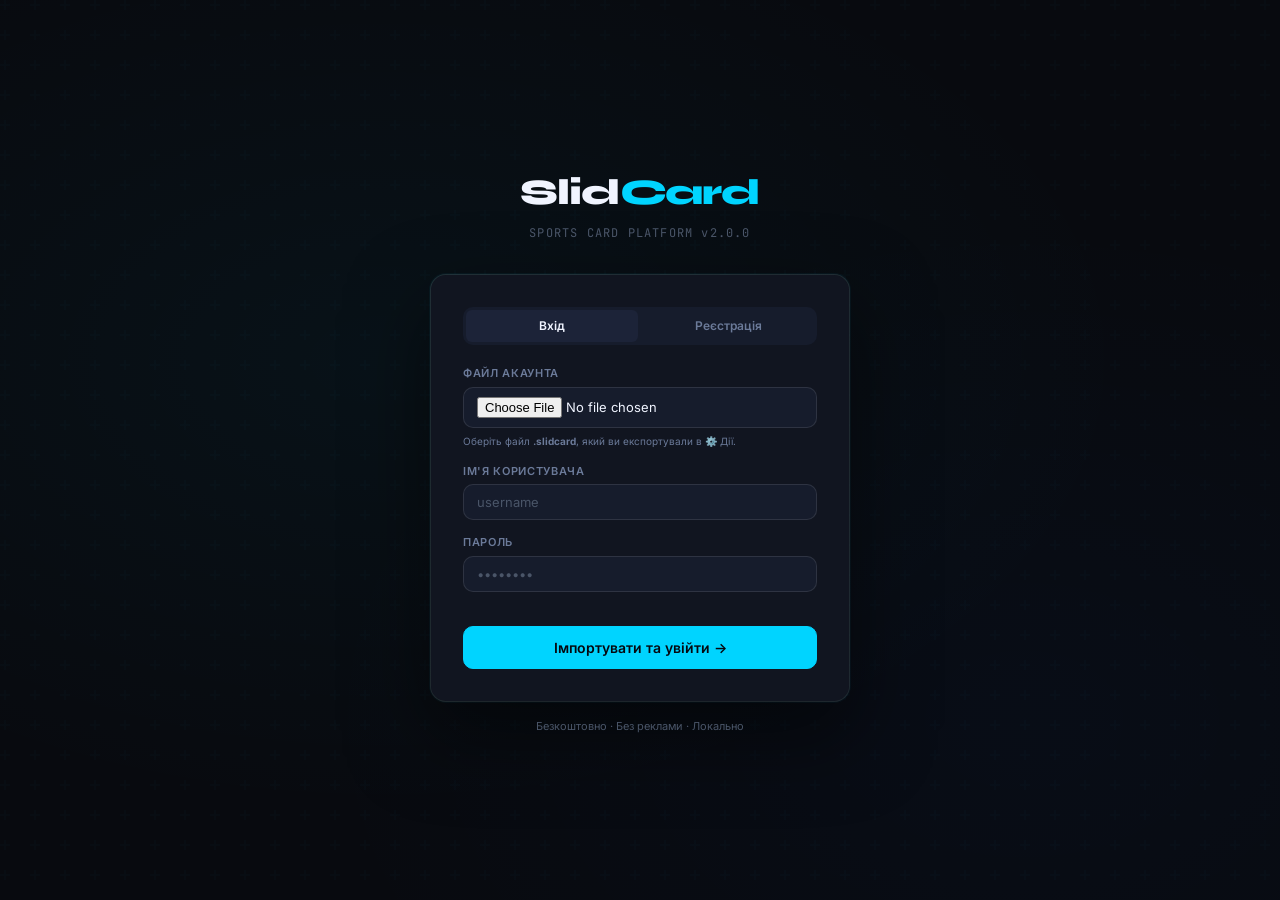
==== index.html @ 21bf74c2 "global update" ====
<!DOCTYPE html>
<html lang="uk"><head>
<meta charset="UTF-8"/><meta name="viewport" content="width=device-width,initial-scale=1"/>
<title>SlidCard — Вхід</title>
<link href="https://fonts.googleapis.com/css2?family=Syne:wght@700;800&family=Inter:wght@400;500;600;700&family=JetBrains+Mono:wght@400;500&display=swap" rel="stylesheet"/>
<style>
* { box-sizing: border-box; margin: 0; padding: 0; }
html,body { height: 100%; background: #080A0F; color: #F0F4FF; font-family: 'Inter', sans-serif; -webkit-font-smoothing: antialiased; }
/* ═══════════════════════════════════════════════════════════
   SlidCard v3.0 — Premium Dark Design System
   Palette: Deep black + Electric cyan accent
   ═══════════════════════════════════════════════════════════ */

@import url('https://fonts.googleapis.com/css2?family=Inter:wght@300;400;500;600;700&family=JetBrains+Mono:wght@400;500;600&family=Syne:wght@600;700;800&display=swap');

:root { /*auth*/
  /* Core palette */
  --bg:          #080A0F;
  --bg2:         #0D1017;
  --surface:     #111520;
  --surface2:    #161C2C;
  --surface3:    #1C2338;
  --border:      rgba(255,255,255,.06);
  --border2:     rgba(255,255,255,.10);
  --border3:     rgba(255,255,255,.16);

  /* Cyan accent system */
  --cyan:        #00D4FF;
  --cyan2:       #00A8CC;
  --cyan3:       #007A99;
  --cyan-glow:   rgba(0,212,255,.15);
  --cyan-dim:    rgba(0,212,255,.08);

  /* Text */
  --text:        #F0F4FF;
  --text2:       #A8B4CC;
  --text3:       #6B7A99;
  --dim:         #4A5568;

  /* Semantic */
  --up:          #00E5A0;
  --down:        #FF4D6A;
  --gold:        #FFB800;
  --gold2:       #CC9200;
  --warn:        #FF8C00;

  /* Rarity hex (unchanged for cards) */
  --c-common:    #7A8595;
  --c-rare:      #4C8DFF;
  --c-epic:      #B15CFF;
  --c-legendary: #F0B429;
  --c-ultimate:  #FF4757;

  /* Typography */
  --font-disp:   'Syne', sans-serif;
  --font-ui:     'Inter', sans-serif;
  --font-mono:   'JetBrains Mono', monospace;

  /* Spacing & shape */
  --r-sm:   6px;
  --r-md:   10px;
  --r-lg:   14px;
  --r-xl:   20px;
  --r-2xl:  28px;

  /* Sidebar */
  --sidebar-w: 220px;
  --topbar-h:  56px;
}

/* ── Reset ──────────────────────────────────────────────── */
*, *::before, *::after { box-sizing: border-box; margin: 0; padding: 0; }
html, body { height: 100%; background: var(--bg); color: var(--text); font-family: var(--font-ui); font-size: 14px; line-height: 1.5; -webkit-font-smoothing: antialiased; }
a { text-decoration: none; color: inherit; }
button { font-family: inherit; cursor: pointer; border: none; background: none; }
input, select, textarea { font-family: inherit; }

/* ── App layout ─────────────────────────────────────────── */
.app { display: flex; height: 100vh; overflow: hidden; }

/* ── SIDEBAR ─────────────────────────────────────────────── */
.sidebar {
  width: var(--sidebar-w);
  flex-shrink: 0;
  background: var(--bg2);
  border-right: 1px solid var(--border);
  display: flex;
  flex-direction: column;
  padding: 0;
  position: relative;
  z-index: 10;
}

.sidebar-brand {
  padding: 20px 20px 16px;
  border-bottom: 1px solid var(--border);
  margin-bottom: 8px;
}
.sidebar-brand .brand-name {
  font-family: var(--font-disp);
  font-size: 22px;
  font-weight: 800;
  letter-spacing: -.02em;
  color: var(--text);
}
.sidebar-brand .brand-name span { color: var(--cyan); }
.sidebar-brand .brand-ver {
  font-size: 10px;
  color: var(--dim);
  font-family: var(--font-mono);
  margin-top: 1px;
}

.sidebar-section {
  padding: 0 10px;
  margin-bottom: 4px;
}
.sidebar-section-label {
  font-size: 9px;
  font-weight: 700;
  text-transform: uppercase;
  letter-spacing: .12em;
  color: var(--dim);
  padding: 8px 10px 4px;
}

.nav-item {
  display: flex;
  align-items: center;
  gap: 10px;
  padding: 9px 10px;
  border-radius: var(--r-md);
  color: var(--text3);
  font-size: 13px;
  font-weight: 500;
  transition: all .15s;
  position: relative;
  cursor: pointer;
}
.nav-item:hover {
  background: var(--surface);
  color: var(--text2);
}
.nav-item.active {
  background: var(--cyan-dim);
  color: var(--cyan);
  font-weight: 600;
}
.nav-item.active::before {
  content: '';
  position: absolute;
  left: 0;
  top: 20%;
  bottom: 20%;
  width: 2px;
  background: var(--cyan);
  border-radius: 0 2px 2px 0;
}
.nav-icon {
  width: 32px;
  height: 32px;
  border-radius: var(--r-sm);
  display: flex;
  align-items: center;
  justify-content: center;
  font-size: 15px;
  background: var(--surface);
  flex-shrink: 0;
  transition: .15s;
}
.nav-item.active .nav-icon {
  background: rgba(0,212,255,.12);
}
.nav-item:hover .nav-icon {
  background: var(--surface2);
}
.nav-label { flex: 1; }

.sidebar-spacer { flex: 1; }
.sidebar-bottom {
  padding: 10px;
  border-top: 1px solid var(--border);
}
.sidebar-user {
  display: flex;
  align-items: center;
  gap: 10px;
  padding: 8px 10px;
  border-radius: var(--r-md);
  cursor: pointer;
  transition: .15s;
}
.sidebar-user:hover { background: var(--surface); }
.user-av {
  width: 32px;
  height: 32px;
  border-radius: 50%;
  background: linear-gradient(135deg, var(--cyan2), #6B6BFF);
  display: flex;
  align-items: center;
  justify-content: center;
  font-family: var(--font-disp);
  font-size: 12px;
  font-weight: 700;
  color: #fff;
  flex-shrink: 0;
}
.user-info { min-width: 0; }
.user-name { font-size: 12px; font-weight: 600; color: var(--text); white-space: nowrap; overflow: hidden; text-overflow: ellipsis; }
.user-id { font-size: 10px; color: var(--dim); font-family: var(--font-mono); }

/* ── TOPBAR ──────────────────────────────────────────────── */
.topbar {
  height: var(--topbar-h);
  background: var(--bg2);
  border-bottom: 1px solid var(--border);
  display: flex;
  align-items: center;
  padding: 0 24px;
  gap: 16px;
  flex-shrink: 0;
}
.topbar-title {
  font-family: var(--font-disp);
  font-size: 15px;
  font-weight: 700;
  color: var(--text);
}
.topbar-spacer { flex: 1; }

/* Balance chip */
.balance-chip {
  display: flex;
  align-items: center;
  gap: 6px;
  background: var(--surface);
  border: 1px solid var(--border2);
  border-radius: 999px;
  padding: 6px 14px 6px 10px;
  transition: .15s;
}
.balance-chip:hover { border-color: var(--border3); }
.balance-icon {
  width: 20px;
  height: 20px;
  background: linear-gradient(135deg, #00D4FF, #0066FF);
  border-radius: 50%;
  display: flex;
  align-items: center;
  justify-content: center;
  font-size: 10px;
  font-weight: 700;
  color: #fff;
  font-family: var(--font-mono);
  flex-shrink: 0;
}
.balance-amount {
  font-family: var(--font-mono);
  font-size: 13px;
  font-weight: 600;
  color: var(--text);
}

/* Live badge */
.live-badge {
  display: flex;
  align-items: center;
  gap: 5px;
  font-size: 10px;
  font-weight: 700;
  color: var(--text3);
  text-transform: uppercase;
  letter-spacing: .08em;
}
.live-dot {
  width: 6px;
  height: 6px;
  border-radius: 50%;
  background: var(--up);
  box-shadow: 0 0 6px var(--up);
  animation: livePulse 2s infinite;
}
@keyframes livePulse { 0%,100%{opacity:1} 50%{opacity:.4} }

.tb-clock {
  font-family: var(--font-mono);
  font-size: 12px;
  color: var(--text3);
}

/* ── MAIN CONTENT ────────────────────────────────────────── */
.main-wrap {
  flex: 1;
  display: flex;
  flex-direction: column;
  overflow: hidden;
  background: var(--bg);
}
.main-content {
  flex: 1;
  overflow-y: auto;
  padding: 24px;
}
.main-content::-webkit-scrollbar { width: 4px; }
.main-content::-webkit-scrollbar-track { background: transparent; }
.main-content::-webkit-scrollbar-thumb { background: var(--surface3); border-radius: 2px; }

/* Ticker */
.ticker-bar {
  background: var(--surface);
  border-bottom: 1px solid var(--border);
  height: 32px;
  overflow: hidden;
  display: flex;
  align-items: center;
}
.ticker-track {
  display: flex;
  animation: tickerScroll 60s linear infinite;
  white-space: nowrap;
}
@keyframes tickerScroll { 0%{transform:translateX(0)} 100%{transform:translateX(-50%)} }
.ticker-item {
  display: inline-flex;
  align-items: center;
  gap: 6px;
  padding: 0 20px;
  font-size: 11px;
  border-right: 1px solid var(--border);
}
.ticker-item .nm { color: var(--text3); }
.ticker-item .up { color: var(--up); font-family: var(--font-mono); font-size: 10px; }
.ticker-item .dn { color: var(--down); font-family: var(--font-mono); font-size: 10px; }

/* ── COMPONENTS ──────────────────────────────────────────── */

/* Page header */
.page-header { margin-bottom: 24px; }
.page-title {
  font-family: var(--font-disp);
  font-size: 26px;
  font-weight: 800;
  color: var(--text);
  letter-spacing: -.02em;
}
.page-sub { font-size: 13px; color: var(--text3); margin-top: 4px; }

/* Cards/panels */
.card {
  background: var(--surface);
  border: 1px solid var(--border);
  border-radius: var(--r-xl);
  overflow: hidden;
}
.card-header {
  padding: 16px 20px;
  border-bottom: 1px solid var(--border);
  display: flex;
  align-items: center;
  justify-content: space-between;
}
.card-title {
  font-family: var(--font-disp);
  font-size: 14px;
  font-weight: 700;
  color: var(--text);
}
.card-body { padding: 20px; }

/* Stat blocks */
.stat-grid { display: grid; grid-template-columns: repeat(auto-fill, minmax(140px,1fr)); gap: 10px; }
.stat-block {
  background: var(--surface2);
  border: 1px solid var(--border);
  border-radius: var(--r-lg);
  padding: 14px 16px;
}
.stat-label { font-size: 10px; color: var(--text3); font-weight: 600; text-transform: uppercase; letter-spacing: .08em; margin-bottom: 6px; }
.stat-value { font-family: var(--font-disp); font-size: 22px; font-weight: 800; color: var(--text); }
.stat-value.cyan { color: var(--cyan); }
.stat-value.up { color: var(--up); }
.stat-value.down { color: var(--down); }
.stat-value.gold { color: var(--gold); }

/* Buttons */
.btn {
  display: inline-flex;
  align-items: center;
  justify-content: center;
  gap: 7px;
  padding: 9px 18px;
  border-radius: var(--r-md);
  font-size: 13px;
  font-weight: 600;
  transition: all .15s;
  cursor: pointer;
  border: 1px solid transparent;
  white-space: nowrap;
  font-family: var(--font-ui);
}
.btn-primary {
  background: var(--cyan);
  color: #05080F;
  border-color: var(--cyan);
}
.btn-primary:hover { background: #1ADAFF; box-shadow: 0 0 20px rgba(0,212,255,.3); }
.btn-ghost {
  background: transparent;
  color: var(--text2);
  border-color: var(--border2);
}
.btn-ghost:hover { background: var(--surface2); color: var(--text); border-color: var(--border3); }
.btn-surface {
  background: var(--surface2);
  color: var(--text2);
  border-color: var(--border);
}
.btn-surface:hover { background: var(--surface3); color: var(--text); }
.btn-up { background: rgba(0,229,160,.12); color: var(--up); border-color: rgba(0,229,160,.2); }
.btn-up:hover { background: rgba(0,229,160,.2); }
.btn-down { background: rgba(255,77,106,.12); color: var(--down); border-color: rgba(255,77,106,.2); }
.btn-down:hover { background: rgba(255,77,106,.2); }
.btn-gold { background: rgba(255,184,0,.12); color: var(--gold); border-color: rgba(255,184,0,.2); }
.btn-gold:hover { background: rgba(255,184,0,.2); }
.btn-block { width: 100%; }
.btn-lg { padding: 12px 24px; font-size: 14px; }
.btn-sm { padding: 5px 12px; font-size: 11px; }

/* Badges */
.badge {
  display: inline-flex;
  align-items: center;
  padding: 2px 8px;
  border-radius: 999px;
  font-size: 10px;
  font-weight: 700;
  text-transform: uppercase;
  letter-spacing: .06em;
}
.badge-common    { background:rgba(122,133,149,.15);color:#7A8595 }
.badge-rare      { background:rgba(76,141,255,.15);color:#4C8DFF }
.badge-epic      { background:rgba(177,92,255,.15);color:#B15CFF }
.badge-legendary { background:rgba(240,180,41,.15);color:#F0B429 }
.badge-ultimate  { background:rgba(255,71,87,.15);color:#FF4757 }

/* Chips / filter pills */
.chip {
  padding: 5px 14px;
  border-radius: 999px;
  font-size: 11px;
  font-weight: 600;
  cursor: pointer;
  background: var(--surface);
  border: 1px solid var(--border);
  color: var(--text3);
  transition: .12s;
  white-space: nowrap;
}
.chip:hover { border-color: var(--border2); color: var(--text2); }
.chip.active { background: rgba(0,212,255,.1); border-color: var(--cyan); color: var(--cyan); }

/* Inputs */
.input-group { margin-bottom: 14px; }
.input-label { display: block; font-size: 11px; font-weight: 600; color: var(--text3); margin-bottom: 5px; text-transform: uppercase; letter-spacing: .06em; }
.input {
  width: 100%;
  background: var(--surface2);
  border: 1px solid var(--border2);
  border-radius: var(--r-md);
  color: var(--text);
  font-size: 13px;
  padding: 9px 13px;
  outline: none;
  transition: .15s;
  font-family: var(--font-ui);
}
.input:focus { border-color: var(--cyan); box-shadow: 0 0 0 3px rgba(0,212,255,.08); }
.input::placeholder { color: var(--dim); }

/* Auth tabs */
.auth-tabs { display: flex; gap: 4px; background: var(--surface2); border-radius: var(--r-md); padding: 3px; margin-bottom: 20px; }
.auth-tab { flex: 1; padding: 7px; border-radius: var(--r-sm); font-size: 12px; font-weight: 600; color: var(--text3); cursor: pointer; text-align: center; transition: .15s; }
.auth-tab.on { background: var(--surface3); color: var(--text); }
.auth-err { font-size: 11px; color: var(--down); margin: 4px 0; min-height: 16px; }

/* Tables */
.data-table { width: 100%; border-collapse: collapse; }
.data-table th {
  text-align: left;
  font-size: 10px;
  font-weight: 700;
  text-transform: uppercase;
  letter-spacing: .08em;
  color: var(--text3);
  padding: 10px 14px;
  border-bottom: 1px solid var(--border);
  position: sticky;
  top: 0;
  background: var(--surface);
}
.data-table td { padding: 11px 14px; border-bottom: 1px solid var(--border); font-size: 13px; }
.data-table tr:last-child td { border-bottom: none; }
.data-table tr:hover td { background: var(--surface2); }

/* Modals */
.modal-overlay {
  position: fixed;
  inset: 0;
  background: rgba(5,8,15,.8);
  backdrop-filter: blur(8px);
  display: none;
  align-items: center;
  justify-content: center;
  z-index: 100;
}
.modal-overlay.open { display: flex; }
.modal {
  background: var(--surface);
  border: 1px solid var(--border2);
  border-radius: var(--r-2xl);
  width: 100%;
  max-width: 480px;
  max-height: 88vh;
  overflow: hidden;
  display: flex;
  flex-direction: column;
  box-shadow: 0 32px 80px rgba(0,0,0,.7), 0 0 0 1px rgba(0,212,255,.06);
  animation: modalIn .2s ease;
}
.modal-sm { max-width: 400px; }
@keyframes modalIn { from{opacity:0;transform:translateY(16px) scale(.97)} to{opacity:1;transform:none} }
.modal-header { padding: 18px 22px; border-bottom: 1px solid var(--border); display: flex; align-items: center; justify-content: space-between; }
.modal-title { font-family: var(--font-disp); font-size: 16px; font-weight: 700; }
.modal-close { width: 28px; height: 28px; border-radius: 50%; background: var(--surface2); color: var(--text3); font-size: 14px; display: flex; align-items: center; justify-content: center; cursor: pointer; transition: .15s; border: 1px solid var(--border); }
.modal-close:hover { background: var(--surface3); color: var(--text); }
.modal-body { padding: 22px; overflow-y: auto; flex: 1; }
.modal-footer { padding: 14px 22px; border-top: 1px solid var(--border); display: flex; gap: 10px; justify-content: flex-end; }

/* Toasts */
#toast-root { position: fixed; top: 16px; right: 16px; z-index: 999; display: flex; flex-direction: column; gap: 8px; }
.toast {
  display: flex;
  align-items: center;
  gap: 10px;
  padding: 11px 16px;
  border-radius: var(--r-lg);
  font-size: 13px;
  font-weight: 500;
  box-shadow: 0 8px 32px rgba(0,0,0,.4);
  animation: toastIn .25s ease;
  max-width: 320px;
  background: var(--surface2);
  border: 1px solid var(--border2);
  color: var(--text);
}
.toast.out { animation: toastOut .3s ease forwards; }
.toast-win  { border-color: rgba(0,229,160,.3); }
.toast-lose { border-color: rgba(255,77,106,.3); }
.toast-warn { border-color: rgba(255,184,0,.3); }
.toast-icon { font-size: 16px; }
@keyframes toastIn  { from{opacity:0;transform:translateX(20px)} to{opacity:1;transform:none} }
@keyframes toastOut { to{opacity:0;transform:translateX(20px)} }

/* Currency display */
.currency {
  display: inline-flex;
  align-items: center;
  gap: 3px;
  font-family: var(--font-mono);
  font-weight: 700;
}
.currency::before {
  content: '$';
  font-size: .8em;
  opacity: .7;
}
.currency.gold { color: var(--gold); }
.currency.up   { color: var(--up); }
.currency.dim  { color: var(--text3); }

/* Divider */
.divider { height: 1px; background: var(--border); margin: 16px 0; }

/* Flex utils */
.row { display: flex; align-items: center; gap: 10px; }
.row-between { display: flex; align-items: center; justify-content: space-between; gap: 10px; }
.col { display: flex; flex-direction: column; gap: 10px; }
.flex1 { flex: 1; }

/* Grid utils */
.grid-2 { display: grid; grid-template-columns: 1fr 1fr; gap: 14px; }
.grid-3 { display: grid; grid-template-columns: 1fr 1fr 1fr; gap: 14px; }

/* Mono */
.mono { font-family: var(--font-mono); }

/* Scrollbar */
::-webkit-scrollbar { width: 4px; height: 4px; }
::-webkit-scrollbar-track { background: transparent; }
::-webkit-scrollbar-thumb { background: var(--surface3); border-radius: 2px; }

/* Glowing elements */
.glow-cyan { box-shadow: 0 0 30px rgba(0,212,255,.2); }
.glow-text { text-shadow: 0 0 20px rgba(0,212,255,.4); }

.auth-bg { min-height: 100vh; display: flex; align-items: center; justify-content: center; position: relative; background: radial-gradient(ellipse at 30% 40%, rgba(0,212,255,.04) 0%, transparent 60%), radial-gradient(ellipse at 80% 80%, rgba(0,102,255,.03) 0%, transparent 50%); }
.auth-bg::before { content: ''; position: absolute; inset: 0; background: url("data:image/svg+xml,%3Csvg width='60' height='60' viewBox='0 0 60 60' xmlns='http://www.w3.org/2000/svg'%3E%3Cg fill='none' fill-rule='evenodd'%3E%3Cg fill='%2300D4FF' fill-opacity='0.015'%3E%3Cpath d='M36 34v-4h-2v4h-4v2h4v4h2v-4h4v-2h-4zm0-30V0h-2v4h-4v2h4v4h2V6h4V4h-4zM6 34v-4H4v4H0v2h4v4h2v-4h4v-2H6zM6 4V0H4v4H0v2h4v4h2V6h4V4H6z'/%3E%3C/g%3E%3C/g%3E%3C/svg%3E"); }
.auth-card { width: 100%; max-width: 420px; margin: 0 24px; position: relative; z-index: 1; }
.auth-logo { text-align: center; margin-bottom: 32px; }
.auth-logo .logo-text { font-family: 'Syne', sans-serif; font-size: 36px; font-weight: 800; color: #F0F4FF; letter-spacing: -.03em; }
.auth-logo .logo-text span { color: #00D4FF; }
.auth-logo .logo-sub { font-size: 12px; color: #4A5568; font-family: 'JetBrains Mono', monospace; margin-top: 4px; letter-spacing: .1em; }
.auth-box { background: #111520; border: 1px solid rgba(255,255,255,.1); border-radius: 20px; padding: 32px; box-shadow: 0 32px 80px rgba(0,0,0,.5), 0 0 0 1px rgba(0,212,255,.05); }

/* ── LIGHT THEME ── */
[data-theme="light"] {
  --bg: #F0F4FF;
  --bg2: #E8EDF8;
  --surface: #FFFFFF;
  --surface2: #F5F7FF;
  --surface3: #EBF0FF;
  --border: rgba(0,0,0,.08);
  --border2: rgba(0,0,0,.12);
  --border3: rgba(0,0,0,.18);
  --text: #0D1117;
  --text2: #374151;
  --text3: #6B7280;
  --dim: #9CA3AF;
  --cyan: #0066CC;
  --cyan2: #0052A3;
  --cyan-dim: rgba(0,102,204,.08);
  --cyan-glow: rgba(0,102,204,.12);
}
[data-theme="light"] .sidebar { background: #E8EDF8; }
[data-theme="light"] .topbar { background: #E8EDF8; }
[data-theme="light"] .ticker-bar { background: #F0F4FF; }
[data-theme="light"] body { background: #F0F4FF; }

/* ── MIDNIGHT THEME ── */
[data-theme="midnight"] {
  --bg: #030712;
  --bg2: #060D1F;
  --surface: #0A1128;
  --surface2: #0F1A38;
  --surface3: #152248;
  --border: rgba(0,212,255,.08);
  --border2: rgba(0,212,255,.14);
  --border3: rgba(0,212,255,.22);
  --cyan: #00F5FF;
  --cyan2: #00C8D4;
  --cyan-dim: rgba(0,245,255,.06);
  --cyan-glow: rgba(0,245,255,.12);
}
[data-theme="midnight"] .sidebar { background: #060D1F; border-right-color: rgba(0,212,255,.1); }
[data-theme="midnight"] .topbar { background: #060D1F; border-bottom-color: rgba(0,212,255,.1); }
[data-theme="midnight"] .balance-icon { background: linear-gradient(135deg,#00F5FF,#0044FF); }


/* ── THEMES ─────────────────────────────────────────────── */
[data-theme="dark"] {
  --bg:#080A0F; --bg2:#0D1017; --surface:#111520; --surface2:#161C2C;
  --surface3:#1C2338; --border:rgba(255,255,255,.06); --border2:rgba(255,255,255,.10);
  --text:#F0F4FF; --text2:#A8B4CC; --text3:#6B7A99; --dim:#4A5568;
}
[data-theme="midnight"] {
  --bg:#030508; --bg2:#070A12; --surface:#0C1020; --surface2:#111828;
  --surface3:#162030; --border:rgba(0,212,255,.08); --border2:rgba(0,212,255,.14);
  --text:#E8F4FF; --text2:#90B0D0; --text3:#507090; --dim:#304050;
  --cyan:#00E5FF; --cyan2:#00B8D4;
}
[data-theme="light"] {
  --bg:#F0F4FF; --bg2:#E8EDF8; --surface:#FFFFFF; --surface2:#F0F4FF;
  --surface3:#E0E8F8; --border:rgba(0,0,0,.08); --border2:rgba(0,0,0,.14);
  --text:#0A0E1A; --text2:#2A3550; --text3:#506080; --dim:#90A0B8;
  --cyan:#0066CC; --cyan2:#0055AA; --cyan-dim:rgba(0,102,204,.08);
  --up:#008844; --down:#CC2222; --gold:#996600;
}


/* ── Responsive safety + mobile layout (no desktop redesign) ── */
html,body{max-width:100%;overflow-x:hidden}
.app,.main-wrap,.main-content,.card,.card-body,.card-header{min-width:0;max-width:100%}
img,svg,video,canvas{max-width:100%;height:auto}
input,select,textarea,button{max-width:100%}
.row,.row-between{min-width:0}
.data-table{max-width:100%}
.mobile-nav-toggle{display:none}
.mobile-nav-backdrop{display:none}
.mobile-filter-toggle{display:none;align-items:center;gap:8px;padding:8px 12px;border:1px solid var(--border2);border-radius:var(--r-md);background:var(--surface);color:var(--text2);font-size:12px;font-weight:700}
.mobile-filter-toggle .hamb{font-size:17px;line-height:1}
.mobile-filter-panel{min-width:0}

@media (max-width: 980px){
  .main-content{padding:18px}
  .grid-2,.grid-3{grid-template-columns:1fr!important}
  .modal{width:calc(100vw - 28px)!important;max-width:calc(100vw - 28px)!important;max-height:calc(100dvh - 28px)!important}
  .modal-body{overflow-y:auto!important;min-width:0}
  .modal-footer{flex-wrap:wrap}
  .modal-footer>.btn{flex:1 1 140px}
}

@media (max-width: 760px){
  :root{--topbar-h:54px}
  .app{height:100dvh;min-height:100dvh}
  .sidebar{position:fixed!important;left:0;top:0;bottom:0;height:100dvh;transform:translateX(-105%);transition:transform .22s ease;box-shadow:18px 0 50px rgba(0,0,0,.45);z-index:1200}
  .sidebar.mobile-open{transform:translateX(0)}
  .mobile-nav-backdrop{position:fixed;inset:0;background:rgba(0,0,0,.55);z-index:1190}
  .mobile-nav-backdrop.open{display:block}
  .mobile-nav-toggle{display:inline-flex;width:34px;height:34px;align-items:center;justify-content:center;border:1px solid var(--border2);border-radius:9px;color:var(--text2);background:var(--surface);font-size:18px;flex:0 0 auto}
  .topbar{padding:0 12px;gap:8px;min-width:0}
  .topbar-title{white-space:nowrap;overflow:hidden;text-overflow:ellipsis}
  .topbar .row{gap:7px!important;min-width:0}
  .live-badge,.tb-clock{display:none}
  .balance-chip{padding:5px 9px;max-width:130px}
  .balance-amount{font-size:11px;white-space:nowrap;overflow:hidden;text-overflow:ellipsis}
  .main-content{padding:14px 12px 20px;overflow-x:hidden}
  .page-header{margin-bottom:16px}
  .page-header.row-between{display:flex;flex-wrap:wrap;gap:10px;align-items:flex-start}
  .page-header.row-between>div:first-child{flex:1 1 180px;min-width:0}
  .page-title{font-size:22px;overflow-wrap:anywhere}
  .page-sub{overflow-wrap:anywhere}
  .card-header{padding:13px 14px;gap:10px;flex-wrap:wrap}
  .card-body{padding:14px}
  .stat-grid{grid-template-columns:repeat(2,minmax(0,1fr))!important}
  .grid-2,.grid-3{grid-template-columns:1fr!important}
  .main-content > [style*="display:grid"][style*="grid-template-columns"]{grid-template-columns:1fr!important;height:auto!important}
  .main-content > [style*="display:flex"]{max-width:100%}
  .row-between{flex-wrap:wrap;gap:10px}
  .ticker-bar{height:28px}
  .ticker-item{padding:0 12px}
  .mobile-filter-toggle{display:inline-flex}
  .mobile-filter-panel{display:none!important;width:100%;padding:10px;background:var(--surface);border:1px solid var(--border);border-radius:var(--r-lg);margin-bottom:12px;overflow:hidden}
  .mobile-filter-panel.open{display:flex!important}
  .mobile-filter-panel .chip{max-width:100%}
  .data-table-wrap{width:100%;overflow-x:auto;-webkit-overflow-scrolling:touch}
  .data-table{min-width:620px}
  .modal-overlay{padding:12px;overflow:hidden}
  .modal{width:100%!important;max-width:100%!important;max-height:calc(100dvh - 24px)!important}
  .modal-header{padding:14px}
  .modal-body{padding:16px 14px!important;overflow-y:auto!important;overflow-x:hidden!important}
  .modal-footer{padding:12px 14px;gap:8px}
  .btn{white-space:normal;min-width:0}
  .input{width:100%;min-width:0}
}

@media (max-width: 430px){
  .main-content{padding-left:10px;padding-right:10px}
  .stat-grid{grid-template-columns:1fr!important}
  .page-title{font-size:20px}
  .topbar{padding-left:9px;padding-right:9px}
  .balance-chip{max-width:105px}
}


/* flex/grid children may shrink instead of forcing horizontal overflow */
.main-content>*{max-width:100%}
.main-content [style*="display:grid"],.main-content [style*="display:flex"]{min-width:0}
.main-content [style*="display:grid"]>* ,.main-content [style*="display:flex"]>*{min-width:0;max-width:100%}


/* === SlidCard v7 consistency fixes === */
/* Toasts must be fully opaque on every page. */
.toast{
  background:#161C2C !important;
  background-color:#161C2C !important;
  opacity:1 !important;
  backdrop-filter:none !important;
  -webkit-backdrop-filter:none !important;
}

/* One rarity colour language everywhere cards are rendered. */
.rarity-common .sc-year{background:rgba(122,133,149,.22)!important;color:var(--c-common)!important;border-color:rgba(122,133,149,.42)!important}
.rarity-rare .sc-year{background:rgba(76,141,255,.20)!important;color:var(--c-rare)!important;border-color:rgba(76,141,255,.42)!important}
.rarity-epic .sc-year{background:rgba(177,92,255,.20)!important;color:var(--c-epic)!important;border-color:rgba(177,92,255,.42)!important}
.rarity-legendary .sc-year{background:rgba(240,180,41,.20)!important;color:var(--c-legendary)!important;border-color:rgba(240,180,41,.44)!important}
.rarity-ultimate .sc-year{background:rgba(255,71,87,.20)!important;color:var(--c-ultimate)!important;border-color:rgba(255,71,87,.44)!important}

.rarity-common .sc-name,.rarity-common .sc-rating{color:var(--c-common)!important}
.rarity-rare .sc-name,.rarity-rare .sc-rating{color:var(--c-rare)!important}
.rarity-epic .sc-name,.rarity-epic .sc-rating{color:var(--c-epic)!important}
.rarity-legendary .sc-name,.rarity-legendary .sc-rating{color:var(--c-legendary)!important}
.rarity-ultimate .sc-name,.rarity-ultimate .sc-rating{color:var(--c-ultimate)!important}

.rarity-common .sc-rarity-badge{color:var(--c-common)!important;background:rgba(122,133,149,.22)!important}
.rarity-rare .sc-rarity-badge{color:var(--c-rare)!important;background:rgba(76,141,255,.20)!important}
.rarity-epic .sc-rarity-badge{color:var(--c-epic)!important;background:rgba(177,92,255,.20)!important}
.rarity-legendary .sc-rarity-badge{color:var(--c-legendary)!important;background:rgba(240,180,41,.20)!important}
.rarity-ultimate .sc-rarity-badge{color:var(--c-ultimate)!important;background:rgba(255,71,87,.20)!important}

/* Transaction information follows the card rarity too. */
.tx-card-preview.rarity-common .tx-card-name,.tx-card-preview.rarity-common .tx-rarity,.tx-card-preview.rarity-common .tx-year{color:var(--c-common)!important}
.tx-card-preview.rarity-rare .tx-card-name,.tx-card-preview.rarity-rare .tx-rarity,.tx-card-preview.rarity-rare .tx-year{color:var(--c-rare)!important}
.tx-card-preview.rarity-epic .tx-card-name,.tx-card-preview.rarity-epic .tx-rarity,.tx-card-preview.rarity-epic .tx-year{color:var(--c-epic)!important}
.tx-card-preview.rarity-legendary .tx-card-name,.tx-card-preview.rarity-legendary .tx-rarity,.tx-card-preview.rarity-legendary .tx-year{color:var(--c-legendary)!important}
.tx-card-preview.rarity-ultimate .tx-card-name,.tx-card-preview.rarity-ultimate .tx-rarity,.tx-card-preview.rarity-ultimate .tx-year{color:var(--c-ultimate)!important}

</style>
<link rel="stylesheet" href="theme-system.css">
<link rel="stylesheet" href="card-system.css">
<script src="theme-system.js"></script>
<script src="card-system.js"></script>
</head><body>
<div class="auth-bg">
  <div class="auth-card">
    <div class="auth-logo">
      <div class="logo-text">Slid<span>Card</span></div>
      <div class="logo-sub">SPORTS CARD PLATFORM v2.0.0</div>
    </div>
    <div class="auth-box">
      <div class="auth-tabs">
        <div class="auth-tab on" id="tab-login" onclick="switchTab('login')">Вхід</div>
        <div class="auth-tab" id="tab-reg" onclick="switchTab('reg')">Реєстрація</div>
      </div>
      <!-- Login -->
      <div id="frm-login">
        <div class="input-group">
          <label class="input-label">Файл акаунта</label>
          <input class="input" id="l-file" type="file" accept=".slidcard,application/json,application/x-slidcard+json"/>
          <div style="font-size:10px;color:var(--text3);margin-top:6px">Оберіть файл <b>.slidcard</b>, який ви експортували в ⚙️ Дії.</div>
        </div>
        <div class="input-group"><label class="input-label">Ім'я користувача</label><input class="input" id="l-user" type="text" placeholder="username" autocomplete="username"/></div>
        <div class="input-group"><label class="input-label">Пароль</label><input class="input" id="l-pass" type="password" placeholder="••••••••" autocomplete="current-password"/></div>
        <div class="auth-err" id="l-err"></div>
        <button class="btn btn-primary btn-block btn-lg" onclick="doLogin()">Імпортувати та увійти →</button>
      </div>
      <!-- Register -->
      <div id="frm-reg" style="display:none">
        <div style="display:grid;grid-template-columns:1fr 1fr;gap:12px">
          <div class="input-group"><label class="input-label">Ім'я</label><input class="input" id="r-first" type="text" placeholder="Іван"/></div>
          <div class="input-group"><label class="input-label">Прізвище</label><input class="input" id="r-last" type="text" placeholder="Шевченко"/></div>
        </div>
        <div class="input-group"><label class="input-label">Нікнейм</label><input class="input" id="r-user" type="text" placeholder="username"/></div>
        <div class="input-group"><label class="input-label">Email <span style="opacity:.55;font-weight:500">(необов’язково)</span></label><input class="input" id="r-email" type="email" placeholder="можна залишити порожнім" autocomplete="email"/></div>
        <div class="input-group"><label class="input-label">Пароль</label><input class="input" id="r-pass" type="password" placeholder="мін. 6 символів"/></div>
        <div class="auth-err" id="r-err"></div>
        <button class="btn btn-primary btn-block btn-lg" onclick="doRegister()">Створити акаунт →</button>
      </div>
    </div>
    <div style="text-align:center;margin-top:16px;font-size:11px;color:#4A5568">Безкоштовно · Без реклами · Локально</div>
  </div>
</div>
<div id="toast-root"></div>
<script>
// SlidCard v2.0.0 — shared.js

const CX = {
  VERSION:    "2.0.0",
  NAME:       "SlidCard",
  ACC_KEY:    "slidcard_v11_acc",
  SAVE_KEY:   "slidcard_v11_save",
  INIT_COINS: 500,
};

// ── RARITY — виправлені шанси ─────────────────────────────
const RARITY = {
  common:    { label:"Common",    hex:"#7A8595", prob:0.62, mult:1.0   },
  rare:      { label:"Rare",      hex:"#4C8DFF", prob:0.26, mult:3.0   },
  epic:      { label:"Epic",      hex:"#B15CFF", prob:0.09, mult:8.0   },
  legendary: { label:"Legendary", hex:"#F0B429", prob:0.025,mult:25.0  },
  ultimate:  { label:"Ultimate",  hex:"#FF4757", prob:0.005,mult:80.0  },
};

// ── SPORTS ──────────────────────────────────────────────────
const SPORTS = {
  f1:          { label:"Grand Prix",           icon:"🏎", color:"#FF4757" },
  soccer:      { label:"Soccer",       icon:"⚽", color:"#21C97A" },
  football:    { label:"Football",     icon:"🏈", color:"#F0B429" },
  baseball:    { label:"Baseball",     icon:"⚾", color:"#33C6E8" },
  basketball:  { label:"Basketball",   icon:"🏀", color:"#FF8C00" },
  volleyball:  { label:"Volleyball",   icon:"🏐", color:"#B15CFF" },
  tennis:      { label:"Tennis",       icon:"🎾", color:"#21C97A" },
  mma:         { label:"Combat Sports",      icon:"🥊", color:"#FF4757" },
  nascar:      { label:"Stock Car",       icon:"🏁", color:"#FFD700" },
  imsa:        { label:"Endurance",         icon:"🚗", color:"#4C8DFF" },
  sro:         { label:"GT Racing",          icon:"🏆", color:"#F0B429" },
};

const SEASONS = [2020,2021,2022,2023,2024,2025,2026];

// ── YEAR MULTIPLIER (старіші = дорожчі) ──────────────────────
const YEAR_PRICE_MULT = {2026:1.0,2025:1.15,2024:1.32,2023:1.55,2022:1.85,2021:2.25,2020:2.75};

// ── CARDS — 200+ карток ──────────────────────────────────────
const CARDS = [
  // ═══ GRAND PRIX (20 карток) ═══
  { id:"sc_leon_hampton",   sport:"f1", name:"Leon Hampton",      team:"Sterling GP",     country:"🇬🇧", rarity:"legendary", basePrice:180, rating:96, pos:"Driver", icon:"🏎" },
  { id:"sc_maxim_verden", sport:"f1", name:"Maxim Verden",      team:"Redcrest Racing",     country:"🇳🇱", rarity:"legendary", basePrice:190, rating:97, pos:"Driver", icon:"🏎" },
  { id:"sc_marek_schumann", sport:"f1", name:"Marek Schumann",       team:"Hall of Legends",       country:"🇩🇪", rarity:"ultimate",  basePrice:280, rating:99, pos:"Driver", icon:"🏆" },
  { id:"sc_ayran_serrano",      sport:"f1", name:"Ayran Serrano",        team:"Hall of Legends",       country:"🇧🇷", rarity:"ultimate",  basePrice:300, rating:99, pos:"Driver", icon:"🏆" },
  { id:"sc_niko_lauer",      sport:"f1", name:"Niko Lauer",          team:"Hall of Legends",       country:"🇦🇹", rarity:"legendary", basePrice:160, rating:95, pos:"Driver", icon:"🏆" },
  { id:"sc_alen_provan",      sport:"f1", name:"Alen Provan",         team:"Hall of Legends",       country:"🇫🇷", rarity:"legendary", basePrice:155, rating:95, pos:"Driver", icon:"🏆" },
  { id:"sc_charles_leclair",    sport:"f1", name:"Charles Leclair",     team:"Crimson Corse",      country:"🇲🇨", rarity:"epic",      basePrice:65,  rating:92, pos:"Driver", icon:"🏎" },
  { id:"sc_landon_norton",     sport:"f1", name:"Landon Norton",        team:"Northbridge Racing",      country:"🇬🇧", rarity:"epic",      basePrice:60,  rating:91, pos:"Driver", icon:"🏎" },
  { id:"sc_carlos_santos",      sport:"f1", name:"Carlos Santos",        team:"Crimson Corse",      country:"🇪🇸", rarity:"epic",      basePrice:58,  rating:90, pos:"Driver", icon:"🏎" },
  { id:"sc_sergio_pereira",      sport:"f1", name:"Sergio Pereira",        team:"Redcrest Racing",     country:"🇲🇽", rarity:"epic",      basePrice:55,  rating:89, pos:"Driver", icon:"🏎" },
  { id:"sc_georg_russelton",    sport:"f1", name:"Georg Russelton",      team:"Sterling GP",     country:"🇬🇧", rarity:"epic",      basePrice:54,  rating:89, pos:"Driver", icon:"🏎" },
  { id:"sc_fernando_alvar",     sport:"f1", name:"Fernando Alvar",     team:"Emerald Works", country:"🇪🇸", rarity:"rare",      basePrice:30,  rating:88, pos:"Driver", icon:"🏎" },
  { id:"sc_oscar_piasen",    sport:"f1", name:"Oscar Piasen",       team:"Northbridge Racing",      country:"🇦🇺", rarity:"rare",      basePrice:25,  rating:86, pos:"Driver", icon:"🏎" },
  { id:"sc_pierre_gaston",      sport:"f1", name:"Pierre Gaston",        team:"Alpine Crest",       country:"🇫🇷", rarity:"rare",      basePrice:20,  rating:84, pos:"Driver", icon:"🏎" },
  { id:"sc_alex_albani",      sport:"f1", name:"Alex Albani",          team:"Kingsley Motorsport",     country:"🇹🇭", rarity:"rare",      basePrice:18,  rating:83, pos:"Driver", icon:"🏎" },
  { id:"sc_yuto_tsunari",    sport:"f1", name:"Yuto Tsunari",        team:"Velocity Juniors",           country:"🇯🇵", rarity:"rare",      basePrice:16,  rating:81, pos:"Driver", icon:"🏎" },
  { id:"sc_nico_hulberg",       sport:"f1", name:"Nico Hulberg",     team:"Hartwell Racing",         country:"🇩🇪", rarity:"common",    basePrice:5,   rating:78, pos:"Driver", icon:"🏎" },
  { id:"sc_kevin_magnor",  sport:"f1", name:"Kevin Magnor",     team:"Hartwell Racing",         country:"🇩🇰", rarity:"common",    basePrice:4,   rating:77, pos:"Driver", icon:"🏎" },
  { id:"sc_lance_stellan",     sport:"f1", name:"Lance Stellan",        team:"Emerald Works", country:"🇨🇦", rarity:"common",    basePrice:6,   rating:79, pos:"Driver", icon:"🏎" },
  { id:"sc_valter_borton",     sport:"f1", name:"Valter Borton",     team:"Silverline Motorsport",  country:"🇫🇮", rarity:"common",    basePrice:5,   rating:78, pos:"Driver", icon:"🏎" },

  // ═══ SOCCER (22 картки) ═══
  { id:"sc_leo_merson",      sport:"soccer", name:"Leo Merson",        team:"Miami Coast FC",  country:"🇦🇷", rarity:"legendary", basePrice:175, rating:94, pos:"FW",  icon:"⚽" },
  { id:"sc_cristian_roldan",    sport:"soccer", name:"Cristian Roldan",   team:"Riyadh Stars",     country:"🇵🇹", rarity:"legendary", basePrice:170, rating:93, pos:"FW",  icon:"⚽" },
  { id:"sc_kylian_mbaret",     sport:"soccer", name:"Kylian Mbaret",       team:"Madrid Royale",  country:"🇫🇷", rarity:"legendary", basePrice:185, rating:95, pos:"FW",  icon:"⚽" },
  { id:"sc_pablo_peleiro",       sport:"soccer", name:"Pablo Peleiro",                team:"Hall of Legends",       country:"🇧🇷", rarity:"ultimate",  basePrice:350, rating:99, pos:"FW",  icon:"🏆" },
  { id:"sc_diego_maradon",   sport:"soccer", name:"Diego Maradon",      team:"Hall of Legends",       country:"🇦🇷", rarity:"ultimate",  basePrice:330, rating:99, pos:"AM",  icon:"🏆" },
  { id:"sc_andriy_shevrenko",sport:"soccer", name:"Andriy Shevrenko",   team:"Hall of Legends",       country:"🇺🇦", rarity:"ultimate",  basePrice:290, rating:97, pos:"ST",  icon:"🏆" },
  { id:"sc_erik_halandor",    sport:"soccer", name:"Erik Halandor",      team:"Manchester Sky",     country:"🇳🇴", rarity:"epic",      basePrice:70,  rating:92, pos:"ST",  icon:"⚽" },
  { id:"sc_vincent_vinero",       sport:"soccer", name:"Vincent Vinero",         team:"Madrid Royale",  country:"🇧🇷", rarity:"epic",      basePrice:65,  rating:91, pos:"FW",  icon:"⚽" },
  { id:"sc_jude_bellinger", sport:"soccer", name:"Jude Bellinger",     team:"Madrid Royale",  country:"🏴󠁧󠁢󠁥󠁮󠁧󠁿", rarity:"epic",      basePrice:62,  rating:90, pos:"CM",  icon:"⚽" },
  { id:"sc_mahir_salim",      sport:"soccer", name:"Mahir Salim",       team:"Mersey Athletic",    country:"🇪🇬", rarity:"epic",      basePrice:58,  rating:90, pos:"FW",  icon:"⚽" },
  { id:"sc_bukai_sakari",       sport:"soccer", name:"Bukai Sakari",         team:"North London Forge",      country:"🏴󠁧󠁢󠁥󠁮󠁧󠁿", rarity:"epic",      basePrice:55,  rating:89, pos:"FW",  icon:"⚽" },
  { id:"sc_mykhail_mudrenko",    sport:"soccer", name:"Mykhail Mudrenko",     team:"Westbridge FC",      country:"🇺🇦", rarity:"epic",      basePrice:52,  rating:87, pos:"FW",  icon:"⚽" },
  { id:"sc_harry_kellan",       sport:"soccer", name:"Harry Kellan",          team:"Bavaria Union",       country:"🏴󠁧󠁢󠁥󠁮󠁧󠁿", rarity:"rare",      basePrice:28,  rating:88, pos:"ST",  icon:"⚽" },
  { id:"sc_roman_yarenko", sport:"soccer", name:"Roman Yarenko",     team:"Valencia Coast",     country:"🇺🇦", rarity:"rare",      basePrice:22,  rating:83, pos:"ST",  icon:"⚽" },
  { id:"sc_oleks_zinarenko", sport:"soccer", name:"Oleks Zinarenko", team:"North London Forge",      country:"🇺🇦", rarity:"rare",      basePrice:20,  rating:82, pos:"LB",  icon:"⚽" },
  { id:"sc_viktor_tsyhanenko", sport:"soccer", name:"Viktor Tsyhanenko",    team:"Girona Athletic",       country:"🇺🇦", rarity:"rare",      basePrice:18,  rating:81, pos:"MF",  icon:"⚽" },
  { id:"sc_serhiy_rebrenko",    sport:"soccer", name:"Serhiy Rebrenko",       team:"Kyiv Dynamo Club",  country:"🇺🇦", rarity:"legendary", basePrice:110, rating:92, pos:"ST",  icon:"⚽" },
  { id:"sc_antoine_griezan",  sport:"soccer", name:"Antoine Griezan",   team:"Madrid Atlético Club",     country:"🇫🇷", rarity:"rare",      basePrice:22,  rating:86, pos:"FW",  icon:"⚽" },
  { id:"sc_mason_mountley",      sport:"soccer", name:"Mason Mountley",         team:"Manchester Red",   country:"🏴󠁧󠁢󠁥󠁮󠁧󠁿", rarity:"common",    basePrice:5,   rating:80, pos:"CM",  icon:"⚽" },
  { id:"sc_marcus_rashen",   sport:"soccer", name:"Marcus Rashen",     team:"Manchester Red",   country:"🏴󠁧󠁢󠁥󠁮󠁧󠁿", rarity:"common",    basePrice:6,   rating:81, pos:"FW",  icon:"⚽" },
  { id:"sc_christian_pulsen",    sport:"soccer", name:"Christian Pulsen",   team:"Milano Rosson",     country:"🇺🇸", rarity:"common",    basePrice:5,   rating:80, pos:"FW",  icon:"⚽" },
  { id:"sc_dusan_vlahen",   sport:"soccer", name:"Dusan Vlahen",      team:"Turin Vecchia",     country:"🇷🇸", rarity:"common",    basePrice:7,   rating:82, pos:"ST",  icon:"⚽" },

  // ═══ AMERICAN FOOTBALL (16 карток) ═══
  { id:"sc_pat_maher",  sport:"football", name:"Pat Maher",      team:"Kansas Monarchs",    country:"🇺🇸", rarity:"legendary", basePrice:170, rating:97, pos:"QB",  icon:"🏈" },
  { id:"sc_thomas_brayton",    sport:"football", name:"Thomas Brayton",            team:"Hall of Legends",       country:"🇺🇸", rarity:"ultimate",  basePrice:310, rating:99, pos:"QB",  icon:"🏆" },
  { id:"sc_josh_allard",    sport:"football", name:"Josh Allard",           team:"Buffalo Thunder",      country:"🇺🇸", rarity:"legendary", basePrice:160, rating:95, pos:"QB",  icon:"🏈" },
  { id:"sc_lamar_jacksone",    sport:"football", name:"Lamar Jacksone",        team:"Baltimore Ravenside",    country:"🇺🇸", rarity:"legendary", basePrice:158, rating:95, pos:"QB",  icon:"🏈" },
  { id:"sc_ty_hills",     sport:"football", name:"Ty Hills",          team:"Miami Sharks",        country:"🇺🇸", rarity:"epic",      basePrice:62,  rating:93, pos:"WR",  icon:"🏈" },
  { id:"sc_christian_mccaffren",sport:"football", name:"Christian McCaffren",  team:"San Francisco Gold",     country:"🇺🇸", rarity:"epic",      basePrice:60,  rating:92, pos:"Velocity Juniors",  icon:"🏈" },
  { id:"sc_travis_kellan",    sport:"football", name:"Travis Kellan",         team:"Kansas Monarchs",    country:"🇺🇸", rarity:"epic",      basePrice:58,  rating:92, pos:"TE",  icon:"🏈" },
  { id:"sc_justin_jeffers",sport:"football", name:"Justin Jeffers",     team:"Minnesota North",    country:"🇺🇸", rarity:"epic",      basePrice:55,  rating:90, pos:"WR",  icon:"🏈" },
  { id:"sc_joseph_burton",   sport:"football", name:"Joseph Burton",           team:"Cincinnati Stripes",   country:"🇺🇸", rarity:"rare",      basePrice:28,  rating:88, pos:"QB",  icon:"🏈" },
  { id:"sc_nicholas_bosley",     sport:"football", name:"Nicholas Bosley",            team:"San Francisco Gold",     country:"🇺🇸", rarity:"rare",      basePrice:25,  rating:87, pos:"DE",  icon:"🏈" },
  { id:"sc_caden_lamber",     sport:"football", name:"Caden Lamber",          team:"Dallas Starsmen",       country:"🇺🇸", rarity:"rare",      basePrice:24,  rating:87, pos:"WR",  icon:"🏈" },
  { id:"sc_stefan_digson",    sport:"football", name:"Stefan Digson",         team:"Houston Forge",      country:"🇺🇸", rarity:"rare",      basePrice:22,  rating:87, pos:"WR",  icon:"🏈" },
  { id:"sc_cooper_kupper",     sport:"football", name:"Cooper Kupper",          team:"Los Angeles Horns",      country:"🇺🇸", rarity:"common",    basePrice:6,   rating:82, pos:"WR",  icon:"🏈" },
  { id:"sc_andre_hopson",     sport:"football", name:"Andre Hopson",      team:"Tennessee Titanside",    country:"🇺🇸", rarity:"common",    basePrice:5,   rating:80, pos:"WR",  icon:"🏈" },
  { id:"sc_derrick_henley",    sport:"football", name:"Derrick Henley",        team:"Baltimore Ravenside",    country:"🇺🇸", rarity:"common",    basePrice:7,   rating:83, pos:"Velocity Juniors",  icon:"🏈" },
  { id:"sc_brock_purdon",    sport:"football", name:"Brock Purdon",          team:"San Francisco Gold",     country:"🇺🇸", rarity:"common",    basePrice:8,   rating:82, pos:"QB",  icon:"🏈" },

  // ═══ BASEBALL (16 карток) ═══
  { id:"sc_michael_trenton",     sport:"baseball", name:"Michael Trenton",           team:"Los Angeles Halos",    country:"🇺🇸", rarity:"legendary", basePrice:155, rating:95, pos:"CF",  icon:"⚾" },
  { id:"sc_sho_ohtaro",    sport:"baseball", name:"Sho Ohtaro",        team:"Los Angeles Bluecaps",   country:"🇯🇵", rarity:"legendary", basePrice:170, rating:97, pos:"P/DH",icon:"⚾" },
  { id:"sc_babe_ruther",      sport:"baseball", name:"Babe Ruther",            team:"Hall of Legends",       country:"🇺🇸", rarity:"ultimate",  basePrice:320, rating:99, pos:"RF",  icon:"🏆" },
  { id:"sc_aaron_judson",     sport:"baseball", name:"Aaron Judson",          team:"New York Empire",   country:"🇺🇸", rarity:"epic",      basePrice:68,  rating:93, pos:"RF",  icon:"⚾" },
  { id:"sc_ronald_acero",     sport:"baseball", name:"Ronald Acero",      team:"Atlanta Braveside",      country:"🇻🇪", rarity:"epic",      basePrice:62,  rating:92, pos:"RF",  icon:"⚾" },
  { id:"sc_vlad_guerreron",  sport:"baseball", name:"Vlad Guerreron", team:"Toronto Northmen",      country:"🇩🇴", rarity:"epic",      basePrice:58,  rating:91, pos:"1B",  icon:"⚾" },
  { id:"sc_mookie_betson",     sport:"baseball", name:"Mookie Betson",         team:"Los Angeles Bluecaps",   country:"🇺🇸", rarity:"epic",      basePrice:55,  rating:91, pos:"RF",  icon:"⚾" },
  { id:"sc_rafael_deveraux",    sport:"baseball", name:"Rafael Deveraux",        team:"Boston Redline",       country:"🇩🇴", rarity:"rare",      basePrice:26,  rating:87, pos:"3B",  icon:"⚾" },
  { id:"sc_peter_alvaron",    sport:"baseball", name:"Peter Alvaron",          team:"New York Metros",      country:"🇺🇸", rarity:"rare",      basePrice:22,  rating:86, pos:"1B",  icon:"⚾" },
  { id:"sc_juan_sotero",      sport:"baseball", name:"Juan Sotero",            team:"New York Metros",      country:"🇩🇴", rarity:"rare",      basePrice:28,  rating:88, pos:"RF",  icon:"⚾" },
  { id:"sc_fernando_tatison",     sport:"baseball", name:"Fernando Tatison",    team:"San Diego Coast",    country:"🇩🇴", rarity:"rare",      basePrice:24,  rating:87, pos:"SS",  icon:"⚾" },
  { id:"sc_spencer_striden",   sport:"baseball", name:"Spencer Striden",      team:"Atlanta Braveside",      country:"🇺🇸", rarity:"rare",      basePrice:20,  rating:85, pos:"SP",  icon:"⚾" },
  { id:"sc_austin_rylan",     sport:"baseball", name:"Austin Rylan",         team:"Atlanta Braveside",      country:"🇺🇸", rarity:"common",    basePrice:5,   rating:81, pos:"3B",  icon:"⚾" },
  { id:"sc_vladimir_guerrin",    sport:"baseball", name:"Vladimir Guerrin", team:"Hall of Legends",       country:"🇩🇴", rarity:"legendary", basePrice:130, rating:93, pos:"RF",  icon:"⚾" },
  { id:"sc_ken_griffen",   sport:"baseball", name:"Ken Griffen",       team:"Hall of Legends",       country:"🇺🇸", rarity:"legendary", basePrice:140, rating:94, pos:"CF",  icon:"⚾" },
  { id:"sc_kyle_schmid",      sport:"baseball", name:"Kyle Schmid",         team:"Hall of Legends",       country:"🇺🇸", rarity:"common",    basePrice:7,   rating:80, pos:"3B",  icon:"⚾" },

  // ═══ BASKETBALL (18 карток) ═══
  { id:"sc_leandro_jameston",     sport:"basketball", name:"Leandro Jameston",        team:"Los Angeles Lakes",    country:"🇺🇸", rarity:"legendary", basePrice:195, rating:97, pos:"SF",  icon:"🏀" },
  { id:"sc_marcus_jorden",     sport:"basketball", name:"Marcus Jorden",      team:"Hall of Legends",       country:"🇺🇸", rarity:"ultimate",  basePrice:340, rating:99, pos:"SG",  icon:"🏆" },
  { id:"sc_kobe_bryantley",       sport:"basketball", name:"Kobe Bryantley",         team:"Hall of Legends",       country:"🇺🇸", rarity:"ultimate",  basePrice:320, rating:99, pos:"SG",  icon:"🏆" },
  { id:"sc_stephen_curran",      sport:"basketball", name:"Stephen Curran",       team:"Golden Bay", country:"🇺🇸", rarity:"legendary", basePrice:180, rating:96, pos:"PG",  icon:"🏀" },
  { id:"sc_nikola_jovek",      sport:"basketball", name:"Nikola Jovek",        team:"Denver Peaks",       country:"🇷🇸", rarity:"epic",      basePrice:78,  rating:95, pos:"C",   icon:"🏀" },
  { id:"sc_luka_doncari",     sport:"basketball", name:"Luka Doncari",         team:"Dallas Starsmen",       country:"🇸🇮", rarity:"epic",      basePrice:72,  rating:94, pos:"PG",  icon:"🏀" },
  { id:"sc_kevin_durand",     sport:"basketball", name:"Kevin Durand",        team:"Phoenix Sunside",      country:"🇺🇸", rarity:"epic",      basePrice:68,  rating:93, pos:"SF",  icon:"🏀" },
  { id:"sc_giannis_antelon",    sport:"basketball", name:"Giannis Antelon",team:"Milwaukee Bucksmen",   country:"🇬🇷", rarity:"epic",      basePrice:70,  rating:94, pos:"PF",  icon:"🏀" },
  { id:"sc_jason_tateman",      sport:"basketball", name:"Jason Tateman",        team:"Boston Redline",       country:"🇺🇸", rarity:"rare",      basePrice:30,  rating:89, pos:"SF",  icon:"🏀" },
  { id:"sc_joel_ember",     sport:"basketball", name:"Joel Ember",         team:"Philadelphia Liberty", country:"🇨🇲", rarity:"rare",      basePrice:32,  rating:90, pos:"C",   icon:"🏀" },
  { id:"sc_ja_morlen",     sport:"basketball", name:"Ja Morlen",           team:"Memphis Blues",      country:"🇺🇸", rarity:"rare",      basePrice:26,  rating:87, pos:"PG",  icon:"🏀" },
  { id:"sc_devin_bookan",     sport:"basketball", name:"Devin Bookan",        team:"Phoenix Sunside",      country:"🇺🇸", rarity:"rare",      basePrice:28,  rating:88, pos:"SG",  icon:"🏀" },
  { id:"sc_larry_birden",       sport:"basketball", name:"Larry Birden",          team:"Hall of Legends",       country:"🇺🇸", rarity:"legendary", basePrice:150, rating:95, pos:"SF",  icon:"🏀" },
  { id:"sc_ervin_magellan",      sport:"basketball", name:"Ervin Magellan",       team:"Hall of Legends",       country:"🇺🇸", rarity:"legendary", basePrice:155, rating:96, pos:"PG",  icon:"🏀" },
  { id:"sc_jaylen_browen",      sport:"basketball", name:"Jaylen Browen",        team:"Boston Redline",       country:"🇺🇸", rarity:"common",    basePrice:7,   rating:83, pos:"SG",  icon:"🏀" },
  { id:"sc_bradley_bealen",       sport:"basketball", name:"Bradley Bealen",        team:"Phoenix Sunside",      country:"🇺🇸", rarity:"common",    basePrice:6,   rating:82, pos:"SG",  icon:"🏀" },
  { id:"sc_brandon_ingren",     sport:"basketball", name:"Brandon Ingram",      team:"New Orleans Crescent",  country:"🇺🇸", rarity:"common",    basePrice:5,   rating:80, pos:"SF",  icon:"🏀" },
  { id:"sc_kemba_walken",     sport:"basketball", name:"Kemba Walker",        team:"Legends Archive",      country:"🇺🇸", rarity:"common",    basePrice:4,   rating:79, pos:"PG",  icon:"🏀" },

  // ═══ VOLLEYBALL (14 карток) ═══
  { id:"sc_gilberto_gibran",       sport:"volleyball", name:"Gilberto Gibran",                team:"Hall of Legends",       country:"🇧🇷", rarity:"ultimate",  basePrice:250, rating:99, pos:"OH",  icon:"🏐" },
  { id:"sc_taras_kovalen",sport:"volleyball",name:"Taras Kovalen",   team:"Kedzierzyn Volley",        country:"🇺🇦", rarity:"legendary", basePrice:120, rating:92, pos:"OH",  icon:"🏐" },
  { id:"sc_oleh_platonenko",     sport:"volleyball", name:"Oleh Platonenko",    team:"Kyiv Volley",    country:"🇺🇦", rarity:"legendary", basePrice:125, rating:93, pos:"OH",  icon:"🏐" },
  { id:"sc_erwin_ngaran",   sport:"volleyball", name:"Erwin Ngaran",      team:"Perugia Shield",   country:"🇨🇺", rarity:"legendary", basePrice:130, rating:94, pos:"OH",  icon:"🏐" },
  { id:"sc_bohdan_dovhan",  sport:"volleyball", name:"Bohdan Dovhan",    team:"Trento Volley",     country:"🇺🇦", rarity:"epic",      basePrice:50,  rating:89, pos:"OH",  icon:"🏐" },
  { id:"sc_wilfred_leoran",    sport:"volleyball", name:"Wilfred Leoran",   team:"Tours Volley",     country:"🇫🇷", rarity:"epic",      basePrice:48,  rating:87, pos:"S",   icon:"🏐" },
  { id:"sc_yurii_semenko",   sport:"volleyball", name:"Yurii Semenko",      team:"United States Select",       country:"🇺🇸", rarity:"epic",      basePrice:50,  rating:88, pos:"OH",  icon:"🏐" },
  { id:"sc_taras_hrytsenko",  sport:"volleyball", name:"Taras Hrytsenko",      team:"Lviv Volley",      country:"🇺🇦", rarity:"rare",      basePrice:22,  rating:85, pos:"MB",  icon:"🏐" },
  { id:"sc_matthew_andersen",      sport:"volleyball", name:"Matthew Andersen",   team:"Ankara Volley",     country:"🇳🇱", rarity:"rare",      basePrice:20,  rating:84, pos:"OH",  icon:"🏐" },
  { id:"sc_danylo_melnyk", sport:"volleyball", name:"Danylo Melnyk",    team:"Tours Volley",     country:"🇺🇦", rarity:"rare",      basePrice:18,  rating:82, pos:"MB",  icon:"🏐" },
  { id:"sc_andrii_melnichenko",  sport:"volleyball", name:"Andrii Melnichenko",  team:"Dnipro Volley",     country:"🇺🇦", rarity:"rare",      basePrice:18,  rating:83, pos:"OH",  icon:"🏐" },
  { id:"sc_nimir_abbas",      sport:"volleyball", name:"Nimir Abbas",      team:"Civitanova Volley",         country:"🇦🇷", rarity:"common",    basePrice:5,   rating:79, pos:"OH",  icon:"🏐" },
  { id:"sc_volodymyr_dmytren",    sport:"volleyball", name:"Volodymyr Dmytren",           team:"Trento Volley",     country:"🇺🇸", rarity:"common",    basePrice:4,   rating:77, pos:"MB",  icon:"🏐" },
  { id:"sc_roman_kovalchuk",    sport:"volleyball", name:"Roman Kovalchuk",      team:"Kharkiv Volley",    country:"🇺🇦", rarity:"common",    basePrice:4,   rating:78, pos:"L",   icon:"🏐" },

  // ═══ TENNIS (14 карток) ═══
  { id:"sc_roger_federen",    sport:"tennis", name:"Roger Federen",       team:"Swiss Select",  country:"🇨🇭", rarity:"legendary", basePrice:190, rating:98, pos:"Pro", icon:"🎾" },
  { id:"sc_rafael_nadaro",      sport:"tennis", name:"Rafael Nadaro",        team:"Iberia Select",        country:"🇪🇸", rarity:"legendary", basePrice:188, rating:97, pos:"Pro", icon:"🎾" },
  { id:"sc_novak_djovan",   sport:"tennis", name:"Novak Djovan",      team:"Serbian Select",       country:"🇷🇸", rarity:"legendary", basePrice:190, rating:98, pos:"Pro", icon:"🎾" },
  { id:"sc_carlos_alcaron",    sport:"tennis", name:"Carlos Alcaron",      team:"Iberia Select",        country:"🇪🇸", rarity:"epic",      basePrice:66,  rating:93, pos:"Pro", icon:"🎾" },
  { id:"sc_jannik_sinnero",     sport:"tennis", name:"Jannik Sinnero",       team:"Italia Select",        country:"🇮🇹", rarity:"epic",      basePrice:63,  rating:92, pos:"Pro", icon:"🎾" },
  { id:"sc_hubert_hurkalen",    sport:"tennis", name:"Hubert Hurkalen",      team:"Polska Select",       country:"🇵🇱", rarity:"epic",      basePrice:55,  rating:88, pos:"Pro", icon:"🎾" },
  { id:"sc_iga_swiate",    sport:"tennis", name:"Iga Swiate",         team:"Polska Select",       country:"🇵🇱", rarity:"epic",      basePrice:65,  rating:95, pos:"Pro", icon:"🎾" },
  { id:"sc_alexander_zeverin",     sport:"tennis", name:"Alexander Zeverin",    team:"German Select",      country:"🇩🇪", rarity:"rare",      basePrice:25,  rating:87, pos:"Pro", icon:"🎾" },
  { id:"sc_stefanos_tsitano",  sport:"tennis", name:"Stefanos Tsitano",  team:"Hellas Select",       country:"🇬🇷", rarity:"rare",      basePrice:23,  rating:86, pos:"Pro", icon:"🎾" },
  { id:"sc_holger_runen",       sport:"tennis", name:"Holger Runen",         team:"Danish Select",      country:"🇩🇰", rarity:"rare",      basePrice:20,  rating:83, pos:"Pro", icon:"🎾" },
  { id:"sc_taylor_fritzen",      sport:"tennis", name:"Taylor Fritzen",        team:"United States Select",          country:"🇺🇸", rarity:"rare",      basePrice:18,  rating:82, pos:"Pro", icon:"🎾" },
  { id:"sc_casper_ruuden",       sport:"tennis", name:"Casper Ruuden",         team:"Nordic Select",       country:"🇳🇴", rarity:"common",    basePrice:5,   rating:81, pos:"Pro", icon:"🎾" },
  { id:"sc_frances_tiafen",     sport:"tennis", name:"Frances Tiafen",      team:"United States Select",          country:"🇺🇸", rarity:"common",    basePrice:5,   rating:80, pos:"Pro", icon:"🎾" },
  { id:"sc_lorenzo_musen",    sport:"tennis", name:"Lorenzo Musen",     team:"Italia Select",        country:"🇮🇹", rarity:"common",    basePrice:4,   rating:79, pos:"Pro", icon:"🎾" },

  // ═══ BOX / MMA (16 карток) ═══
  { id:"sc_amir_alen",        sport:"mma", name:"Amir Alen",        team:"Hall of Legends",       country:"🇺🇸", rarity:"ultimate",  basePrice:360, rating:99, pos:"HW",  icon:"🏆" },
  { id:"sc_tyson_tyren",      sport:"mma", name:"Tyson Tyren",          team:"Hall of Legends",       country:"🇺🇸", rarity:"ultimate",  basePrice:310, rating:98, pos:"HW",  icon:"🏆" },
  { id:"sc_maksym_savych",      sport:"mma", name:"Maksym Savych",      team:"World Boxing Circuit",       country:"🇺🇦", rarity:"legendary", basePrice:185, rating:97, pos:"HW",  icon:"🥊" },
  { id:"sc_artem_rudenko",sport:"mma", name:"Artem Rudenko",    team:"World Boxing Circuit",       country:"🇺🇦", rarity:"legendary", basePrice:160, rating:96, pos:"LW",  icon:"🥊" },
  { id:"sc_oleks_usaren",   sport:"mma", name:"Oleks Usaren",      team:"Global Global Combat League",          country:"🇮🇪", rarity:"legendary", basePrice:175, rating:92, pos:"FW",  icon:"🥊" },
  { id:"sc_vasyl_lomanen",      sport:"mma", name:"Vasyl Lomanen",           team:"Global Global Combat League",          country:"🇺🇸", rarity:"legendary", basePrice:168, rating:96, pos:"HW",  icon:"🥊" },
  { id:"sc_connor_mcgrady",       sport:"mma", name:"Connor McGrady",          team:"World Boxing Circuit",       country:"🇬🇧", rarity:"epic",      basePrice:62,  rating:93, pos:"HW",  icon:"🥊" },
  { id:"sc_jonathan_jonan",     sport:"mma", name:"Jonathan Jonan",      team:"World Boxing Circuit",       country:"🇬🇧", rarity:"epic",      basePrice:58,  rating:91, pos:"HW",  icon:"🥊" },
  { id:"sc_ihor_bondaren", sport:"mma", name:"Ihor Bondaren",     team:"World Boxing Circuit",       country:"🇺🇦", rarity:"epic",      basePrice:55,  rating:90, pos:"LW",  icon:"🥊" },
  { id:"sc_tyson_furion",      sport:"mma", name:"Tyson Furion",        team:"Global Global Combat League",          country:"🇳🇬", rarity:"epic",      basePrice:58,  rating:92, pos:"WW",  icon:"🥊" },
  { id:"sc_anthony_joshen",    sport:"mma", name:"Anthony Joshen",      team:"Global Global Combat League",          country:"🇺🇸", rarity:"rare",      basePrice:22,  rating:86, pos:"LW",  icon:"🥊" },
  { id:"sc_denys_beranen",       sport:"mma", name:"Denys Beranen",    team:"Global Global Combat League",          country:"🇦🇺", rarity:"rare",      basePrice:24,  rating:87, pos:"FW",  icon:"🥊" },
  { id:"sc_kamar_usarenko",   sport:"mma", name:"Kamar Usarenko",     team:"Global Global Combat League",          country:"🇳🇬", rarity:"rare",      basePrice:22,  rating:87, pos:"MW",  icon:"🥊" },
  { id:"sc_dustin_poiran",    sport:"mma", name:"Dustin Poiran",      team:"Global Global Combat League",          country:"🇺🇸", rarity:"common",    basePrice:5,   rating:82, pos:"LW",  icon:"🥊" },
  { id:"sc_alex_volkan",    sport:"mma", name:"Alex Volkan",      team:"Global Global Combat League",          country:"🇮🇹", rarity:"common",    basePrice:4,   rating:79, pos:"MW",  icon:"🥊" },
  { id:"sc_israel_adesan",  sport:"mma", name:"Israel Adesan",    team:"Global Global Combat League",          country:"🇦🇺", rarity:"common",    basePrice:5,   rating:81, pos:"MW",  icon:"🥊" },

  // ═══ NASCAR (14 карток) ═══
  { id:"sc_dale_earnen",  sport:"nascar", name:"Dale Earnen",  team:"Hall of Legends",       country:"🇺🇸", rarity:"ultimate",  basePrice:280, rating:99, pos:"Driver",icon:"🏆" },
  { id:"sc_jeff_gordan",     sport:"nascar", name:"Jeff Gordon",        team:"Hendrix Motorsport",  country:"🇺🇸", rarity:"legendary", basePrice:145, rating:95, pos:"Driver",icon:"🏁" },
  { id:"sc_richard_petten",      sport:"nascar", name:"Richard Petten",      team:"Hall of Legends",       country:"🇺🇸", rarity:"legendary", basePrice:140, rating:94, pos:"Driver",icon:"🏆" },
  { id:"sc_dale_jr_earnen_jr",         sport:"nascar", name:"Dale Jr Earnen Jr",  team:"Hendrix Motorsport",  country:"🇺🇸", rarity:"legendary", basePrice:135, rating:92, pos:"Driver",icon:"🏁" },
  { id:"sc_chase_elliot",    sport:"nascar", name:"Chase Elliot",      team:"Hendrix Motorsport",  country:"🇺🇸", rarity:"epic",      basePrice:58,  rating:91, pos:"Driver",icon:"🏁" },
  { id:"sc_kyle_larsen",     sport:"nascar", name:"Kyle Larson",        team:"Hendrix Motorsport",  country:"🇺🇸", rarity:"epic",      basePrice:60,  rating:91, pos:"Driver",icon:"🏁" },
  { id:"sc_kurt_busen",       sport:"nascar", name:"Kurt Busen",         team:"Richardson Racing",   country:"🇺🇸", rarity:"epic",      basePrice:56,  rating:90, pos:"Driver",icon:"🏁" },
  { id:"sc_ryan_blaine",     sport:"nascar", name:"Ryan Blaney",        team:"Pemberton Racing",country:"🇺🇸", rarity:"rare",      basePrice:24,  rating:87, pos:"Driver",icon:"🏁" },
  { id:"sc_joey_logen",     sport:"nascar", name:"Joey Logen",        team:"Pemberton Racing",country:"🇺🇸", rarity:"rare",      basePrice:22,  rating:86, pos:"Driver",icon:"🏁" },
  { id:"sc_denny_hamlen",     sport:"nascar", name:"Denny Hamlen",       team:"Gibson Motorsports",    country:"🇺🇸", rarity:"rare",      basePrice:24,  rating:86, pos:"Driver",icon:"🏁" },
  { id:"sc_christopher_bellan",       sport:"nascar", name:"Christopher Bellan",   team:"Gibson Motorsports",    country:"🇺🇸", rarity:"rare",      basePrice:20,  rating:85, pos:"Driver",icon:"🏁" },
  { id:"sc_martin_truexen",      sport:"nascar", name:"Martin Truexen",    team:"Gibson Motorsports",    country:"🇺🇸", rarity:"common",    basePrice:5,   rating:80, pos:"Driver",icon:"🏁" },
  { id:"sc_bubba_wallan",    sport:"nascar", name:"Bubba Wallan",      team:"TwentyThree Racing",  country:"🇺🇸", rarity:"common",    basePrice:4,   rating:78, pos:"Driver",icon:"🏁" },
  { id:"sc_tyler_reddan",    sport:"nascar", name:"Tyler Reddan",      team:"TwentyThree Racing",  country:"🇺🇸", rarity:"common",    basePrice:5,   rating:80, pos:"Driver",icon:"🏁" },

  // ═══ IMSA (12 карток) ═══
  { id:"sc_earl_bamford",    sport:"imsa", name:"Earl Bamford",         team:"Stuttgart Performance",      country:"🇳🇿", rarity:"legendary", basePrice:115, rating:91, pos:"Driver",icon:"🚗" },
  { id:"sc_nick_tander",     sport:"imsa", name:"Nick Tander",          team:"Stuttgart Performance",      country:"🇬🇧", rarity:"legendary", basePrice:110, rating:90, pos:"Driver",icon:"🚗" },
  { id:"sc_ricky_taylen",    sport:"imsa", name:"Ricky Taylen",        team:"Apex ARX-6", country:"🇺🇸", rarity:"epic",      basePrice:50,  rating:87, pos:"Driver",icon:"🚗" },
  { id:"sc_sebastien_bourdan",  sport:"imsa", name:"Sebastien Bourdan",  team:"Crestline Racing",     country:"🇫🇷", rarity:"epic",      basePrice:52,  rating:88, pos:"Driver",icon:"🚗" },
  { id:"sc_pipo_deran",    sport:"imsa", name:"Pipo Deran",         team:"Apex ARX-6", country:"🇧🇷", rarity:"epic",      basePrice:48,  rating:86, pos:"Driver",icon:"🚗" },
  { id:"sc_olivier_planer",       sport:"imsa", name:"Olivier Planer",         team:"Bavarian Motorworks",          country:"🇫🇷", rarity:"rare",      basePrice:20,  rating:83, pos:"Driver",icon:"🚗" },
  { id:"sc_nicky_catsen",  sport:"imsa", name:"Nicky Catsen",      team:"Bavarian Motorworks",          country:"🇳🇱", rarity:"rare",      basePrice:18,  rating:82, pos:"Driver",icon:"🚗" },
  { id:"sc_john_edwin",   sport:"imsa", name:"John Edwin",        team:"Weatherline Racing",  country:"🇺🇸", rarity:"rare",      basePrice:16,  rating:81, pos:"Driver",icon:"🚗" },
  { id:"sc_marco_vassen",      sport:"imsa", name:"Marco Vassen",       team:"Vettec Racing",     country:"🇩🇰", rarity:"rare",      basePrice:16,  rating:80, pos:"Driver",icon:"🚗" },
  { id:"sc_ryan_hardin",  sport:"imsa", name:"Ryan Hardin",       team:"Wrighton Motorsport",    country:"🇺🇸", rarity:"common",    basePrice:4,   rating:74, pos:"Driver",icon:"🚗" },
  { id:"sc_zach_roben",  sport:"imsa", name:"Zach Roben",   team:"Stuttgart Performance",      country:"🇨🇦", rarity:"common",    basePrice:5,   rating:76, pos:"Driver",icon:"🚗" },
  { id:"sc_roman_rosen",       sport:"imsa", name:"Roman Rosen",        team:"Stuttgart Performance",      country:"🇺🇸", rarity:"common",    basePrice:4,   rating:75, pos:"Driver",icon:"🚗" },

  // ═══ SRO (12 карток) ═══
  { id:"sc_dries_vandor", sport:"sro", name:"Dries Vandor",       team:"Ingolstadt Sport",   country:"🇧🇪", rarity:"legendary", basePrice:110, rating:91, pos:"Driver",icon:"🏆" },
  { id:"sc_raffael_marcian",sport:"sro", name:"Raffael Marcian",   team:"Sterling Performance", country:"🇨🇭", rarity:"legendary", basePrice:115, rating:92, pos:"Driver",icon:"🏆" },
  { id:"sc_antonio_fucon",    sport:"sro", name:"Antonio Fucon",        team:"Crimson Corse",      country:"🇮🇹", rarity:"epic",      basePrice:48,  rating:86, pos:"Driver",icon:"🏆" },
  { id:"sc_maks_koval",       sport:"sro", name:"Maks Koval",     team:"Stuttgart Performance",      country:"🇺🇦", rarity:"epic",      basePrice:46,  rating:85, pos:"Driver",icon:"🏆" },
  { id:"sc_vincent_abrin",    sport:"sro", name:"Vincent Abrin",         team:"Sterling Performance", country:"🇫🇷", rarity:"epic",      basePrice:48,  rating:86, pos:"Driver",icon:"🏆" },
  { id:"sc_jordan_peppern",   sport:"sro", name:"Jordan Peppern",        team:"Ingolstadt Sport",   country:"🇩🇪", rarity:"rare",      basePrice:18,  rating:82, pos:"Driver",icon:"🏆" },
  { id:"sc_robin_roben",    sport:"sro", name:"Robin Roben",         team:"Ingolstadt Sport",   country:"🇳🇱", rarity:"rare",      basePrice:20,  rating:83, pos:"Driver",icon:"🏆" },
  { id:"sc_charles_weeren",   sport:"sro", name:"Charles Weeren",       team:"Ingolstadt Sport",   country:"🇧🇪", rarity:"rare",      basePrice:19,  rating:82, pos:"Driver",icon:"🏆" },
  { id:"sc_luca_spinel", sport:"sro", name:"Luca Spinel",     team:"Crimson Corse",      country:"🇮🇹", rarity:"rare",      basePrice:17,  rating:80, pos:"Driver",icon:"🏆" },
  { id:"sc_tobias_tucken",     sport:"sro", name:"Tobias Tucken",             team:"Barwell Racing",   country:"🇬🇧", rarity:"common",    basePrice:3,   rating:74, pos:"Driver",icon:"🏆" },
  { id:"sc_marco_mulen",      sport:"sro", name:"Marco Mulen",        team:"Bavarian Motorworks",          country:"🇩🇪", rarity:"common",    basePrice:4,   rating:75, pos:"Driver",icon:"🏆" },
  { id:"sc_ishaan_ishar",      sport:"sro", name:"Ishaan Ishar",       team:"Santoro Corse",  country:"🇦🇹", rarity:"common",    basePrice:3,   rating:73, pos:"Driver",icon:"🏆" },
];

const EXTRA_CARDS = [{"id":"sc_elias_arden","sport":"f1","name":"Elias Arden","team":"Sterling GP","country":"🇬🇧","rarity":"epic","basePrice":61,"rating":91,"pos":"Driver","icon":"🏎"},{"id":"sc_mateo_varela","sport":"f1","name":"Mateo Varela","team":"Crimson Corse","country":"🇪🇸","rarity":"rare","basePrice":29,"rating":87,"pos":"Driver","icon":"🏎"},{"id":"sc_adrian_navarro","sport":"soccer","name":"Adrian Navarro","team":"Madrid Royale","country":"🇪🇸","rarity":"epic","basePrice":64,"rating":91,"pos":"AM","icon":"⚽"},{"id":"sc_danylo_kovalen","sport":"soccer","name":"Danylo Kovalen","team":"Kyiv Dynamo Club","country":"🇺🇦","rarity":"rare","basePrice":25,"rating":85,"pos":"CM","icon":"⚽"},{"id":"sc_jalen_carteron","sport":"football","name":"Jalen Carteron","team":"Kansas City Kings","country":"🇺🇸","rarity":"epic","basePrice":58,"rating":90,"pos":"QB","icon":"🏈"},{"id":"sc_luis_moreno","sport":"baseball","name":"Luis Moreno","team":"Los Angeles Stars","country":"🇩🇴","rarity":"rare","basePrice":26,"rating":87,"pos":"OF","icon":"⚾"},{"id":"sc_darius_reed","sport":"basketball","name":"Darius Reed","team":"Los Angeles Gold","country":"🇺🇸","rarity":"epic","basePrice":62,"rating":91,"pos":"SG","icon":"🏀"},{"id":"sc_nikola_vukic","sport":"basketball","name":"Nikola Vukic","team":"Denver Peaks","country":"🇷🇸","rarity":"legendary","basePrice":158,"rating":96,"pos":"C","icon":"🏀"},{"id":"sc_marta_koval","sport":"volleyball","name":"Marta Koval","team":"Kyiv Volley","country":"🇺🇦","rarity":"epic","basePrice":49,"rating":89,"pos":"OH","icon":"🏐"},{"id":"sc_theo_laurent","sport":"tennis","name":"Theo Laurent","team":"French Select","country":"🇫🇷","rarity":"epic","basePrice":55,"rating":90,"pos":"Pro","icon":"🎾"},{"id":"sc_marcus_hayes","sport":"mma","name":"Marcus Hayes","team":"Global Combat League","country":"🇺🇸","rarity":"rare","basePrice":27,"rating":87,"pos":"MW","icon":"🥊"},{"id":"sc_cole_mason","sport":"nascar","name":"Cole Mason","team":"Pemberton Racing","country":"🇺🇸","rarity":"epic","basePrice":55,"rating":90,"pos":"Driver","icon":"🏁"},{"id":"sc_luca_rossi","sport":"imsa","name":"Luca Rossi","team":"Crimson Corse","country":"🇮🇹","rarity":"epic","basePrice":51,"rating":88,"pos":"Driver","icon":"🚗"},{"id":"sc_jonas_berger","sport":"sro","name":"Jonas Berger","team":"Bavarian Motorworks","country":"🇩🇪","rarity":"rare","basePrice":22,"rating":84,"pos":"Driver","icon":"🏆"},{"id":"sc_madrid_royale_club","sport":"soccer","name":"Madrid Royale Club","team":"Club Collection","country":"🇪🇸","rarity":"legendary","basePrice":150,"rating":96,"pos":"Club","icon":"🏟️"},{"id":"sc_mersey_athletic_club","sport":"soccer","name":"Mersey Athletic Club","team":"Club Collection","country":"🇬🇧","rarity":"epic","basePrice":69,"rating":92,"pos":"Club","icon":"🏟️"},{"id":"sc_sterling_gp_team","sport":"f1","name":"Sterling GP Team","team":"Team Collection","country":"🇬🇧","rarity":"legendary","basePrice":142,"rating":95,"pos":"Team","icon":"🏁"},{"id":"sc_redcrest_racing_team","sport":"f1","name":"Redcrest Racing Team","team":"Team Collection","country":"🇦🇹","rarity":"legendary","basePrice":146,"rating":96,"pos":"Team","icon":"🏁"},{"id":"sc_crimson_c26","sport":"f1","name":"Crimson C26","team":"Crimson Corse","country":"🇮🇹","rarity":"ultimate","basePrice":285,"rating":99,"pos":"Car","icon":"🏎️"},{"id":"sc_sterling_s26","sport":"f1","name":"Sterling S26","team":"Sterling GP","country":"🇬🇧","rarity":"legendary","basePrice":168,"rating":97,"pos":"Car","icon":"🏎️"},{"id":"sc_apex_arx_7","sport":"imsa","name":"Apex ARX-7","team":"Apex Performance","country":"🇺🇸","rarity":"epic","basePrice":71,"rating":92,"pos":"Car","icon":"🚘"},{"id":"sc_kyiv_volley_team","sport":"volleyball","name":"Kyiv Volley Team","team":"Team Collection","country":"🇺🇦","rarity":"rare","basePrice":30,"rating":87,"pos":"Team","icon":"🏐"},{"id":"sc_denver_peaks_team","sport":"basketball","name":"Denver Peaks Team","team":"Team Collection","country":"🇺🇸","rarity":"epic","basePrice":67,"rating":92,"pos":"Team","icon":"🏀"},{"id":"sc_los_angeles_gold_team","sport":"basketball","name":"Los Angeles Gold Team","team":"Team Collection","country":"🇺🇸","rarity":"legendary","basePrice":138,"rating":95,"pos":"Team","icon":"🏀"},{"id":"sc_miami_coast_fc","sport":"soccer","name":"Miami Coast FC","team":"Club Collection","country":"🇺🇸","rarity":"rare","basePrice":33,"rating":87,"pos":"Club","icon":"🛡️"},{"id":"sc_world_boxing_circuit","sport":"mma","name":"World Boxing Circuit","team":"Organization Collection","country":"🌐","rarity":"epic","basePrice":72,"rating":92,"pos":"League","icon":"🥊"}];
CARDS.push(...EXTRA_CARDS);

const CARD_BY_ID = Object.fromEntries(CARDS.map(c => [c.id, c]));

function cardPrice(card) {
  return Math.round(card.basePrice * RARITY[card.rarity].mult);
}

// ── PACK SIZES ─────────────────────────────────────────────
const PACK_SIZES = [
  { cards:1, mult:1.0  },
  { cards:2, mult:1.85 },
  { cards:3, mult:2.65 },
  { cards:4, mult:3.40 },
  { cards:5, mult:4.10 },
  { cards:6, mult:4.75 },
  { cards:7, mult:5.35 },
];

// ── PACK DEFINITIONS — РЕАЛІСТИЧНІШІ ШАНСИ ────────────────
function getPacksForSport(sportId, season) {
  const sp = SPORTS[sportId];
  const ym = YEAR_PRICE_MULT[season] || 1.0;
  return [
    {
      id:`${sportId}_${season}_standard`,
      name:`${sp.label} ${season}`,
      desc:`Стандартний${ym>1?" 📅 Вінтаж":""}`,
      gradient:"linear-gradient(135deg,#0d1b2e,#10141A)",
      glowColor: sp.color,
      basePrice: Math.round(90 * ym),
      odds:{ common:0.78, rare:0.17, epic:0.04, legendary:0.009, ultimate:0.001 },
      guaranteed: null,
    },
    {
      id:`${sportId}_${season}_elite`,
      name:`${sp.label} ${season} Elite`,
      desc:`Гарантована Rare+`,
      gradient:"linear-gradient(135deg,#0d2a1e,#10141A)",
      glowColor:"#21C97A",
      basePrice: Math.round(315 * ym),
      odds:{ common:0.55, rare:0.33, epic:0.10, legendary:0.018, ultimate:0.002 },
      guaranteed:"rare",
    },
    {
      id:`${sportId}_${season}_epic`,
      name:`${sp.label} ${season} Epic`,
      desc:`Гарантована Epic+`,
      gradient:"linear-gradient(135deg,#1a0d2e,#10141A)",
      glowColor:"#B15CFF",
      basePrice: Math.round(1350 * ym),
      odds:{ common:0.20, rare:0.42, epic:0.30, legendary:0.07, ultimate:0.01 },
      guaranteed:"epic",
    },
    {
      id:`${sportId}_${season}_legendary`,
      name:`${sp.label} ${season} Legendary`,
      desc:`Гарантована Legendary+`,
      gradient:"linear-gradient(135deg,#2a1e00,#10141A)",
      glowColor:"#F0B429",
      basePrice: Math.round(6300 * ym),
      odds:{ common:0.00, rare:0.25, epic:0.50, legendary:0.21, ultimate:0.04 },
      guaranteed:"legendary",
    },
    ...(season === 2026 ? [{
      id:`${sportId}_2026_future`,
      name:`${sp.label} 2026 Future ⚡`,
      desc:`Ultimate шанс 4%`,
      gradient:"linear-gradient(135deg,#2a0010,#10141A)",
      glowColor:"#FF4757",
      basePrice: 22500,
      odds:{ common:0.00, rare:0.00, epic:0.30, legendary:0.56, ultimate:0.14 },
      guaranteed:"legendary",
    }] : []),
  ];
}

// ── NEWS ───────────────────────────────────────────────────
const SPORT_NEWS = [
  { text:"🔥 Leo Merson scores a hat-trick — card price rising!", card:"sc_leo_merson",      effect:+0.12, sport:"soccer" },
  { text:"⚡ Maxim Verden wins another race!", card:"sc_maxim_verden", effect:+0.10, sport:"f1" },
  { text:"👑 Leandro Jameston extends a team contract!", card:"sc_leandro_jameston",     effect:+0.08, sport:"basketball" },
  { text:"🎾 Carlos Alcaron wins the season final!", card:"sc_carlos_alcaron",    effect:+0.15, sport:"tennis" },
  { text:"🥊 Oleks Usaren announces a comeback fight!", card:"sc_oleks_usaren",   effect:+0.20, sport:"mma" },
  { text:"😢 Cristian Roldan misses a match with an injury", card:"sc_cristian_roldan",    effect:-0.08, sport:"soccer" },
  { text:"🏆 Leon Hampton signs a new racing contract!", card:"sc_leon_hampton",   effect:+0.18, sport:"f1" },
  { text:"🏈 Pat Maher throws 5 touchdowns in the championship final!", card:"sc_pat_maher",  effect:+0.14, sport:"football" },
  { text:"⚾ Sho Ohtaro delivers a perfect game!", card:"sc_sho_ohtaro",    effect:+0.16, sport:"baseball" },
  { text:"🏁 Dale Jr Earnen Jr joins the Hall of Legends!", card:"sc_dale_jr_earnen_jr",        effect:+0.12, sport:"nascar" },
  { text:"🏀 Nikola Jovek wins another MVP award!", card:"sc_nikola_jovek",      effect:+0.10, sport:"basketball" },
  { text:"🎾 Novak Djovan sets a new tour record!", card:"sc_novak_djovan",   effect:+0.08, sport:"tennis" },
  { text:"⚠️ Charles Leclair receives a race penalty — team files a review", card:"sc_charles_leclair",    effect:-0.10, sport:"f1" },
  { text:"🏀 Stephen Curran sets a new three-point record!", card:"sc_stephen_curran",      effect:+0.09, sport:"basketball" },
  { text:"⚽ Erik Halandor scores 50 goals this season!", card:"sc_erik_halandor",    effect:+0.13, sport:"soccer" },
  { text:"🏐 Taras Kovalen wins tournament MVP!", card:"sc_taras_kovalen",effect:+0.18,sport:"volleyball" },
  { text:"🥊 Maksym Savych successfully defends the world titles!", card:"sc_maksym_savych",      effect:+0.16, sport:"mma" },
  { text:"🚗 Earl Bamford wins a 24-hour endurance race!", card:"sc_earl_bamford",    effect:+0.13, sport:"imsa" },
  { text:"🏆 Raffael Marcian wins a 12-hour endurance race!", card:"sc_raffael_marcian",effect:+0.12, sport:"sro" },
  { text:"⚽ Mykhail Mudrenko scores the winning goal!", card:"sc_mykhail_mudrenko",    effect:+0.14, sport:"soccer" },
  { text:"🥊 Artem Rudenko becomes undisputed champion!", card:"sc_artem_rudenko",effect:+0.18, sport:"mma" },
];

// ── STORAGE ────────────────────────────────────────────────
const Store = {
  set(k, v) { const s=JSON.stringify(v); try{localStorage.setItem(k,s)}catch(e){} try{sessionStorage.setItem(k,s)}catch(e){} },
  get(k) { try{const v=localStorage.getItem(k);if(v!==null)return JSON.parse(v)}catch(e){} try{const v=sessionStorage.getItem(k);if(v!==null)return JSON.parse(v)}catch(e){} return null; },
  remove(k) { try{localStorage.removeItem(k)}catch(e){} try{sessionStorage.removeItem(k)}catch(e){} }
};

// ── ACCOUNT ────────────────────────────────────────────────
const Account = {
  generateId() { return "SC-"+Array.from({length:8},()=>"ABCDEFGHIJKLMNOPQRSTUVWXYZ0123456789"[Math.floor(Math.random()*36)]).join(""); },
  create(d) {
    const acc={id:this.generateId(),username:(d.username||"").trim(),firstName:(d.firstName||"").trim(),lastName:(d.lastName||"").trim(),email:(d.email||"").trim(),passHash:d.passHash||"",createdAt:new Date().toISOString(),theme:"dark"};
    Store.set(CX.ACC_KEY,acc);return acc;
  },
  get()       { return Store.get(CX.ACC_KEY); },
  update(f)   { const a={...this.get(),...f};Store.set(CX.ACC_KEY,a);return a; },
  delete()    { Store.remove(CX.ACC_KEY);Store.remove(CX.SAVE_KEY); },
  isLoggedIn(){ return !!this.get(); },
  applyTheme(){ const t=this.get()?.theme||"dark"; if(window.SlidTheme)SlidTheme.apply(t); else document.documentElement.setAttribute("data-theme",t); },
  initials()  { const a=this.get();if(!a)return"SC";const f=(a.firstName||a.username||"S")[0]||"S";const l=(a.lastName||"")[0]||(a.username||"C")[1]||"C";return(f+l).toUpperCase(); },
  logout(){this.delete();},
  setTheme(t){this.update({theme:t});if(window.SlidTheme)SlidTheme.apply(t);},
  register(d){if(!d.username||d.username.length<3)return{success:false,error:"Нікнейм мінімум 3 символи"};if(d.email&&(!d.email.includes("@")||d.email.startsWith("@")||d.email.endsWith("@")))return{success:false,error:"Невірний email"};if(!d.password||d.password.length<6)return{success:false,error:"Пароль мінімум 6 символів"};const passHash=btoa(d.password);this.create({...d,passHash});const s=defaultSave();writeSave(s);return{success:true};},
  login(username,password){const acc=this.get();if(!acc)return{success:false,error:"Акаунт не знайдено"};if(acc.username!==username&&acc.email!==username)return{success:false,error:"Невірний нікнейм або email"};if(acc.passHash!==btoa(password))return{success:false,error:"Невірний пароль"};return{success:true};},
};

// ── SAVE ───────────────────────────────────────────────────

function defaultSave() {
  return { coins:CX.INIT_COINS, owned:{}, packsOpened:0, totalSpent:0, totalEarned:0, tradesDone:0, cardsBought:0, cardsSold:0, cardPrices:{}, priceHistory:{}, log:[], tradedCards:{}, createdAt:new Date().toISOString() };
}
function loadSave() { return Store.get(CX.SAVE_KEY)||defaultSave(); }
function writeSave(s) { Store.set(CX.SAVE_KEY,s); }

// ── PRICE SYSTEM ───────────────────────────────────────────
function parseCardKey(k) {
  const m=k.match(/^(.+)_(\d{4})$/);
  if(m&&YEAR_PRICE_MULT[parseInt(m[2])])return{id:m[1],year:parseInt(m[2])};
  return{id:k,year:2026};
}
function getBaseCard(k) { const {id}=parseCardKey(k);return CARD_BY_ID[id]||CARD_BY_ID[k]; }

function getCardPrice(save,k) {
  const {id,year}=parseCardKey(k);
  const card=CARD_BY_ID[id]||CARD_BY_ID[k];
  if(!card)return 0;
  const ym=YEAR_PRICE_MULT[year]||1.0;
  const vintageBase=Math.round(cardPrice(card)*ym);
  return save.cardPrices[k]||vintageBase;
}

function initPrices(save) {
  for(const card of CARDS){
    const keys=[card.id,...Object.keys(YEAR_PRICE_MULT).filter(y=>parseInt(y)<2026).map(y=>card.id+"_"+y)];
    for(const k of keys){
      const {year}=parseCardKey(k);
      const ym=YEAR_PRICE_MULT[year]||1.0;
      if(!save.cardPrices[k]){
        const base=cardPrice(card);
        save.cardPrices[k]=Math.round(base*ym*(0.92+Math.random()*0.16));
      }
      if(!save.priceHistory[k])save.priceHistory[k]=[save.cardPrices[k]];
    }
  }
  return save;
}

function tickMarket(save) {
  const vol={common:0.04,rare:0.06,epic:0.08,legendary:0.10,ultimate:0.14};
  for(const card of CARDS){
    const keys=[card.id,...Object.keys(YEAR_PRICE_MULT).filter(y=>parseInt(y)<2026).map(y=>card.id+"_"+y)];
    for(const k of keys){
      const {year}=parseCardKey(k);
      const ym=YEAR_PRICE_MULT[year]||1.0;
      const base=Math.round(cardPrice(card)*ym);
      const cur=save.cardPrices[k]||base;
      const v=vol[card.rarity]||0.05;
      const change=(Math.random()-.5)*2*v;
      const drift=(base-cur)/base*0.025;
      const newP=Math.max(Math.round(cur*(1+change+drift)),Math.round(base*0.3));
      save.cardPrices[k]=newP;
      const hist=save.priceHistory[k]||[base];
      hist.push(newP);if(hist.length>60)hist.shift();
      save.priceHistory[k]=hist;
    }
  }
  return save;
}

// ── OPEN PACK ──────────────────────────────────────────────
function openPack(pack,save,count=1) {
  const sz=PACK_SIZES.find(p=>p.cards===count)||PACK_SIZES[0];
  const totalPrice=Math.round(pack.basePrice*sz.mult);
  if(save.coins<totalPrice)return null;
  save.coins-=totalPrice;save.packsOpened++;save.totalSpent+=totalPrice;
  const results=[];
  const sportId=pack.id.split("_")[0];
  const season=parseInt(pack.id.split("_")[1])||2026;
  const pool=CARDS.filter(c=>c.sport===sportId);
  const byRarity={};for(const r of Object.keys(RARITY))byRarity[r]=pool.filter(c=>c.rarity===r);
  for(let i=0;i<count;i++){
    let rarity;
    const rarOrder=["common","rare","epic","legendary","ultimate"];
    if(i===0&&pack.guaranteed){
      const minIdx=rarOrder.indexOf(pack.guaranteed);
      const avail=rarOrder.slice(minIdx).filter(r=>(byRarity[r]||[]).length>0);
      const weights=avail.map(r=>pack.odds[r]||0);
      const total=weights.reduce((a,b)=>a+b,0);
      let rand=Math.random()*total;rarity=avail[0];
      for(let j=0;j<avail.length;j++){if(rand<weights[j]){rarity=avail[j];break;}rand-=weights[j];}
    } else {
      let rand=Math.random();rarity="common";
      for(const[r,prob]of Object.entries(pack.odds)){if(rand<prob&&(byRarity[r]||[]).length>0){rarity=r;break;}rand-=prob;}
    }
    const pool2=byRarity[rarity]||byRarity["common"]||CARDS;
    const card=pool2[Math.floor(Math.random()*pool2.length)];
    const cardKey=season<2026?card.id+"_"+season:card.id;
    const wasNew=!save.owned[cardKey];
    save.owned[cardKey]=(save.owned[cardKey]||0)+1;
    results.push({card:{...card,key:cardKey,season},rarity,isNew:wasNew});
  }
  addLog(save,"pack",`Відкрито "${pack.name}" (${count} карт.) — ${results.map(r=>r.card.name).join(", ")}`);
  writeSave(save);return results;
}

// ── MARKET ─────────────────────────────────────────────────
function sellCard(save,cardKey,qty=1) {
  if((save.owned[cardKey]||0)<qty)return false;
  const price=getCardPrice(save,cardKey);
  const card=getBaseCard(cardKey);
  const {year}=parseCardKey(cardKey);
  save.owned[cardKey]-=qty;
  if(save.owned[cardKey]===0)delete save.owned[cardKey];
  save.coins+=price*qty;save.totalEarned+=price*qty;save.cardsSold+=qty;
  const yt=year<2026?" ["+year+"]":"";
  addLog(save,"sell",`Продано ${qty}x ${card?.name}${yt} за ${fmtCoins(price*qty)} монет`);
  writeSave(save);return true;
}

function buyCard(save,cardKey,qty=1) {
  const price=getCardPrice(save,cardKey);
  const total=price*qty;
  const card=getBaseCard(cardKey);
  const {year}=parseCardKey(cardKey);
  if(save.coins<total)return false;
  save.coins-=total;
  save.owned[cardKey]=(save.owned[cardKey]||0)+qty;
  save.totalSpent+=total;save.cardsBought+=qty;
  const yt=year<2026?" ["+year+"]":"";
  addLog(save,"buy",`Куплено ${qty}x ${card?.name}${yt} за ${fmtCoins(total)} монет`);
  writeSave(save);return true;
}

// ── TRADES — ОБМЕЖЕННЯ ─────────────────────────────────────
function canTrade(save,myKey,botKey){
  const myCard=getBaseCard(myKey);const botCard=getBaseCard(botKey);
  if(!myCard||!botCard)return{ok:false,reason:"Картка не знайдена"};
  const myP=getCardPrice(save,myKey);const botP=getCardPrice(save,botKey);
  const ratio=Math.max(myP,botP)/Math.max(Math.min(myP,botP),1);
  if(ratio>5)return{ok:false,reason:`Різниця цін надто велика (${ratio.toFixed(1)}x)`};
  const rarOrder=["common","rare","epic","legendary","ultimate"];
  const myR=rarOrder.indexOf(myCard.rarity);const botR=rarOrder.indexOf(botCard.rarity);
  if(Math.abs(myR-botR)>1)return{ok:false,reason:"Рідкість карток надто відрізняється"};
  const now=Date.now();const windowMs=10*60*1000;
  if(!save.tradeWindow)save.tradeWindow={start:now,count:0};
  if(now-save.tradeWindow.start>windowMs)save.tradeWindow={start:now,count:0};
  if(save.tradeWindow.count>=50)return{ok:false,reason:"Ліміт 50 обмінів за 10 хв вичерпано"};
  const tradedCount=(save.tradedCards||{})[myKey]||0;
  if(tradedCount>=(save.owned[myKey]||0))return{ok:false,reason:"Ця картка вже була в обміні"};
  return{ok:true,reason:""};
}
function tradeCards(save,myKey,botKey){
  const check=canTrade(save,myKey,botKey);
  if(!check.ok)return{success:false,reason:check.reason};
  if((save.owned[myKey]||0)<1)return{success:false,reason:"Немає цієї картки"};
  save.owned[myKey]--;if(save.owned[myKey]===0)delete save.owned[myKey];
  save.owned[botKey]=(save.owned[botKey]||0)+1;
  save.tradesDone++;
  if(!save.tradedCards)save.tradedCards={};
  save.tradedCards[myKey]=(save.tradedCards[myKey]||0)+1;
  if(!save.tradeWindow)save.tradeWindow={start:Date.now(),count:0};
  save.tradeWindow.count++;
  const mc=getBaseCard(myKey);const bc=getBaseCard(botKey);
  addLog(save,"trade",`Обмін: ${mc?.name} → ${bc?.name}`);
  writeSave(save);return{success:true,reason:""};
}
function generateBotOffer(save,myKey){
  const now=Date.now();const cacheMs=10*60*1000;
  if(!save.botOffers)save.botOffers={};
  const cache=save.botOffers[myKey];
  if(!cache||now-cache.ts>cacheMs){
    const count=10+Math.floor(Math.random()*11);
    const myP=getCardPrice(save,myKey);const myCard=getBaseCard(myKey);
    const rarOrder=["common","rare","epic","legendary","ultimate"];
    const myR=rarOrder.indexOf(myCard?.rarity||"common");
    const candidates=CARDS.filter(c=>{
      if(c.id===parseCardKey(myKey).id)return false;
      const cR=rarOrder.indexOf(c.rarity);if(Math.abs(cR-myR)>1)return false;
      const cP=getCardPrice(save,c.id);
      return Math.max(myP,cP)/Math.max(Math.min(myP,cP),1)<=5;
    });
    const pool=candidates.length?candidates:CARDS;
    const shuffled=pool.slice().sort(()=>Math.random()-.5).slice(0,count);
    save.botOffers[myKey]={ts:now,offers:shuffled.map(c=>c.id),idx:0};
    writeSave(save);
  }
  const oc=save.botOffers[myKey];
  return CARD_BY_ID[oc.offers[oc.idx%oc.offers.length]]||CARDS[0];
}
function nextBotOffer(save,myKey){
  if(!save.botOffers||!save.botOffers[myKey])return generateBotOffer(save,myKey);
  save.botOffers[myKey].idx=(save.botOffers[myKey].idx||0)+1;
  const oc=save.botOffers[myKey];
  writeSave(save);
  return CARD_BY_ID[oc.offers[oc.idx%oc.offers.length]]||CARDS[0];
}

// ── MARKET ─────────────────────────────────────────────────
function sellCard(save,cardKey,qty=1) {
  if((save.owned[cardKey]||0)<qty)return false;
  const price=getCardPrice(save,cardKey);
  const card=getBaseCard(cardKey);
  const {year}=parseCardKey(cardKey);
  save.owned[cardKey]-=qty;
  if(save.owned[cardKey]===0)delete save.owned[cardKey];
  save.coins+=price*qty;save.totalEarned+=price*qty;save.cardsSold+=qty;
  const yt=year<2026?" ["+year+"]":"";
  addLog(save,"sell",`Продано ${qty}x ${card?.name}${yt} за ${fmtCoins(price*qty)} монет`);
  writeSave(save);return true;
}

function buyCard(save,cardKey,qty=1) {
  const price=getCardPrice(save,cardKey);
  const total=price*qty;
  const card=getBaseCard(cardKey);
  const {year}=parseCardKey(cardKey);
  if(save.coins<total)return false;
  save.coins-=total;
  save.owned[cardKey]=(save.owned[cardKey]||0)+qty;
  save.totalSpent+=total;save.cardsBought+=qty;
  const yt=year<2026?" ["+year+"]":"";
  addLog(save,"buy",`Куплено ${qty}x ${card?.name}${yt} за ${fmtCoins(total)} монет`);
  writeSave(save);return true;
}

// ── TRADES — ОБМЕЖЕННЯ ─────────────────────────────────────
function canTrade(save,myKey,botKey){
  const myCard=getBaseCard(myKey);const botCard=getBaseCard(botKey);
  if(!myCard||!botCard)return{ok:false,reason:"Картка не знайдена"};
  const myP=getCardPrice(save,myKey);const botP=getCardPrice(save,botKey);
  const ratio=Math.max(myP,botP)/Math.max(Math.min(myP,botP),1);
  if(ratio>5)return{ok:false,reason:`Різниця цін надто велика (${ratio.toFixed(1)}x)`};
  const rarOrder=["common","rare","epic","legendary","ultimate"];
  const myR=rarOrder.indexOf(myCard.rarity);const botR=rarOrder.indexOf(botCard.rarity);
  if(Math.abs(myR-botR)>1)return{ok:false,reason:"Рідкість карток надто відрізняється"};
  const now=Date.now();const windowMs=10*60*1000;
  if(!save.tradeWindow)save.tradeWindow={start:now,count:0};
  if(now-save.tradeWindow.start>windowMs)save.tradeWindow={start:now,count:0};
  if(save.tradeWindow.count>=50)return{ok:false,reason:"Ліміт 50 обмінів за 10 хв вичерпано"};
  const tradedCount=(save.tradedCards||{})[myKey]||0;
  if(tradedCount>=(save.owned[myKey]||0))return{ok:false,reason:"Ця картка вже була в обміні"};
  return{ok:true,reason:""};
}
function tradeCards(save,myKey,botKey){
  const check=canTrade(save,myKey,botKey);
  if(!check.ok)return{success:false,reason:check.reason};
  if((save.owned[myKey]||0)<1)return{success:false,reason:"Немає цієї картки"};
  save.owned[myKey]--;if(save.owned[myKey]===0)delete save.owned[myKey];
  save.owned[botKey]=(save.owned[botKey]||0)+1;
  save.tradesDone++;
  if(!save.tradedCards)save.tradedCards={};
  save.tradedCards[myKey]=(save.tradedCards[myKey]||0)+1;
  if(!save.tradeWindow)save.tradeWindow={start:Date.now(),count:0};
  save.tradeWindow.count++;
  const mc=getBaseCard(myKey);const bc=getBaseCard(botKey);
  addLog(save,"trade",`Обмін: ${mc?.name} → ${bc?.name}`);
  writeSave(save);return{success:true,reason:""};
}
function generateBotOffer(save,myKey) {
  const myPrice=getCardPrice(save,myKey);
  const myCard=getBaseCard(myKey);
  if(!myCard)return CARDS[0];
  const myRarOrder=["common","rare","epic","legendary","ultimate"];
  const myRIdx=myRarOrder.indexOf(myCard.rarity);
  // Тільки картки схожої рідкості (±1 рівень) і ціни (до 3x різниці)
  const candidates=CARDS.filter(c=>{
    const rIdx=myRarOrder.indexOf(c.rarity);
    if(Math.abs(rIdx-myRIdx)>1)return false;
    const p=getCardPrice(save,c.id);
    const ratio=Math.max(myPrice,p)/Math.max(Math.min(myPrice,p),1);
    return ratio<=3&&c.id!==myCard.id;
  });
  if(!candidates.length)return CARDS.filter(c=>c.rarity===myCard.rarity)[0]||CARDS[0];
  return candidates[Math.floor(Math.random()*candidates.length)];
}

// ── UTILS ─────────────────────────────────────────────────
function addLog(save,type,text) {
  const now=new Date().toLocaleTimeString("uk-UA",{hour:"2-digit",minute:"2-digit"});
  save.log.unshift({type,text,time:now,date:new Date().toISOString()});
  if(save.log.length>200)save.log.pop();
}
function netWorth(save) {
  let w=save.coins;
  for(const[k,qty]of Object.entries(save.owned||{}))w+=getCardPrice(save,k)*qty;
  return w;
}
function fmtCoins(n){const v=Number(n||0);if(v>=1000000)return "$"+(v/1000000).toFixed(2)+"M";return "$"+v.toLocaleString("en-US");}
function toast(msg,type="info"){
  const root=document.getElementById("toast-root");if(!root)return;
  const icons={info:"💬",win:"✅",lose:"❌",warn:"⚠️"};
  const el=document.createElement("div");el.className=`toast toast-${type}`;
  el.innerHTML=`<span class="toast-icon">${icons[type]||"💬"}</span><span>${msg}</span>`;
  root.appendChild(el);
  setTimeout(()=>{el.classList.add("out");setTimeout(()=>el.remove(),350);},3500);
}
function openModal(id){document.getElementById(id)?.classList.add("open");}
function closeModal(id){document.getElementById(id)?.classList.remove("open");}
function initNav(activePage){
  document.querySelectorAll(".nav-item[href]").forEach(a=>a.classList.toggle("active",a.getAttribute("href")===activePage));
  const av=document.getElementById("tb-avatar");
  if(av){av.textContent=Account.initials();av.onclick=()=>location.href="account.html";}
  function tick(){const el=document.getElementById("tb-clock");if(el)el.textContent=new Date().toLocaleTimeString("uk-UA");}
  tick();setInterval(tick,1000);
  Account.applyTheme();updateCoinsDisplay();
}
function updateCoinsDisplay(){
  const s=loadSave();const el=document.getElementById("tb-coins");
  if(el)el.textContent=fmtCoins(s.coins);
}
</script>
<script>
if(Account.isLoggedIn())location.href="index_app.html";
function switchTab(t){
  document.querySelectorAll(".auth-tab").forEach(x=>x.classList.remove("on"));
  document.getElementById("tab-"+t).classList.add("on");
  document.getElementById("frm-login").style.display=t==="login"?"":"none";
  document.getElementById("frm-reg").style.display=t==="reg"?"":"none";
}
function bytesToBase64(bytes){
  let binary="";
  const chunk=0x8000;
  for(let i=0;i<bytes.length;i+=chunk)binary+=String.fromCharCode(...bytes.subarray(i,i+chunk));
  return btoa(binary);
}
function base64ToBytes(value){
  const binary=atob(value);
  const out=new Uint8Array(binary.length);
  for(let i=0;i<binary.length;i++)out[i]=binary.charCodeAt(i);
  return out;
}
async function deriveAccountFileKey(password,salt,iterations){
  const material=await crypto.subtle.importKey("raw",new TextEncoder().encode(password),"PBKDF2",false,["deriveKey"]);
  return crypto.subtle.deriveKey(
    {name:"PBKDF2",salt,iterations,hash:"SHA-256"},material,
    {name:"AES-GCM",length:256},false,["encrypt","decrypt"]
  );
}
async function importAccountFile(file,username,password){
  if(!file)throw new Error("Оберіть файл акаунта .slidcard");
  if(!username)throw new Error("Введіть ім'я користувача");
  if(!password)throw new Error("Введіть пароль");
  if(!window.crypto?.subtle)throw new Error("Цей браузер не підтримує захищений імпорт");
  let envelope;
  try{envelope=JSON.parse(await file.text());}catch(e){throw new Error("Файл акаунта пошкоджений або має невірний формат");}
  if(envelope?.format!=="SlidCardAccountFile"||envelope?.version!==2)throw new Error("Це не файл акаунта SlidCard");
  try{
    const salt=base64ToBytes(envelope.salt);
    const iv=base64ToBytes(envelope.iv);
    const data=base64ToBytes(envelope.data);
    const key=await deriveAccountFileKey(password,salt,Number(envelope.iterations)||150000);
    const plain=await crypto.subtle.decrypt({name:"AES-GCM",iv},key,data);
    const payload=JSON.parse(new TextDecoder().decode(plain));
    const acc=payload?.account;
    const save=payload?.save;
    if(!acc||!save||payload?.format!=="SlidCardAccountPayload")throw new Error("Файл акаунта не містить потрібних даних");
    if(String(acc.username||"").trim()!==username)throw new Error("Username не відповідає цьому файлу акаунта");
    let expected="";
    try{expected=btoa(password);}catch(e){throw new Error("Пароль містить непідтримувані символи");}
    if(acc.passHash!==expected)throw new Error("Невірний пароль");
    Store.set(CX.ACC_KEY,acc);
    Store.set(CX.SAVE_KEY,save);
    return {success:true};
  }catch(e){
    if(e?.message&&e.message!=="The operation failed for an operation-specific reason")throw e;
    throw new Error("Не вдалося відкрити файл: перевірте пароль і сам файл");
  }
}
async function doLogin(){
  const err=document.getElementById("l-err");
  err.textContent="";
  const file=document.getElementById("l-file").files[0];
  const u=document.getElementById("l-user").value.trim();
  const p=document.getElementById("l-pass").value;
  try{
    await importAccountFile(file,u,p);
    location.href="index_app.html";
  }catch(e){
    console.error(e);err.textContent=e.message||"Не вдалося увійти";
  }
}
function doRegister(){
  const fn=document.getElementById("r-first").value.trim();
  const ln=document.getElementById("r-last").value.trim();
  const un=document.getElementById("r-user").value.trim();
  const em=document.getElementById("r-email").value.trim();
  const pw=document.getElementById("r-pass").value;
  const r=Account.register({username:un,email:em,password:pw,firstName:fn,lastName:ln});
  if(r.success)location.href="index_app.html";
  else document.getElementById("r-err").textContent=r.error;
}
document.addEventListener("keydown",e=>{if(e.key==="Enter"){const frm=document.getElementById("frm-login");if(frm.style.display!=="none")doLogin();else doRegister();}});
</script>
<script>

// Mobile navigation drawer — desktop appearance stays unchanged.
(function(){
  const sidebar=document.querySelector('.sidebar');
  const topbar=document.querySelector('.topbar');
  if(!sidebar||!topbar)return;
  if(!topbar.querySelector('.mobile-nav-toggle')){
    const btn=document.createElement('button');
    btn.className='mobile-nav-toggle';btn.type='button';btn.setAttribute('aria-label','Відкрити меню');btn.textContent='☰';
    topbar.insertBefore(btn,topbar.firstChild);
    const bd=document.createElement('div');bd.className='mobile-nav-backdrop';document.body.appendChild(bd);
    const close=()=>{sidebar.classList.remove('mobile-open');bd.classList.remove('open');};
    btn.addEventListener('click',()=>{sidebar.classList.toggle('mobile-open');bd.classList.toggle('open',sidebar.classList.contains('mobile-open'));});
    bd.addEventListener('click',close);
    sidebar.querySelectorAll('a').forEach(a=>a.addEventListener('click',close));
    window.addEventListener('resize',()=>{if(innerWidth>760)close();},{passive:true});
  }
})();

</script>
</body></html>
---- theme-system.css ----
/* Shared interface themes */
[data-theme="dark"]{--bg:#080A0F;--bg2:#0D1017;--surface:#111520;--surface2:#161C2C;--surface3:#1C2338;--border:rgba(255,255,255,.06);--border2:rgba(255,255,255,.10);--border3:rgba(255,255,255,.16);--text:#F0F4FF;--text2:#A8B4CC;--text3:#6B7A99;--dim:#4A5568;--cyan:#00D4FF;--cyan2:#00A8CC;--cyan3:#007C99;--cyan-glow:rgba(0,212,255,.12);--cyan-dim:rgba(0,212,255,.06);--up:#21C97A;--down:#FF4757;--gold:#F0B429;--gold2:#C9911D}
[data-theme="midnight"]{--bg:#020611;--bg2:#050C1C;--surface:#081329;--surface2:#0C1B37;--surface3:#11254A;--border:rgba(0,229,255,.10);--border2:rgba(0,229,255,.17);--border3:rgba(0,229,255,.25);--text:#EDF8FF;--text2:#9BC7E5;--text3:#5E8BAD;--dim:#36586F;--cyan:#00E5FF;--cyan2:#00B8D4;--cyan3:#007C91;--cyan-glow:rgba(0,229,255,.16);--cyan-dim:rgba(0,229,255,.07);--up:#2AE59A;--down:#FF5C74;--gold:#FFD166;--gold2:#D9A93B}
[data-theme="light"]{--bg:#F4F7FC;--bg2:#E9EFF8;--surface:#FFFFFF;--surface2:#F2F6FC;--surface3:#E5EDF8;--border:rgba(16,24,40,.09);--border2:rgba(16,24,40,.15);--border3:rgba(16,24,40,.22);--text:#111827;--text2:#374151;--text3:#667085;--dim:#98A2B3;--cyan:#087EA4;--cyan2:#066B8C;--cyan3:#05546E;--cyan-glow:rgba(8,126,164,.12);--cyan-dim:rgba(8,126,164,.06);--up:#15803D;--down:#DC2626;--gold:#B7791F;--gold2:#8C5B17}
html,body{background:var(--bg)!important;color:var(--text)!important}.sidebar,.topbar{background:var(--bg2)!important}.ticker-bar{background:var(--surface2)!important}.card,.modal,.modal-content,.data-table-wrap{background-color:var(--surface)!important}.input,select,textarea{background:var(--surface2)!important;color:var(--text)!important;border-color:var(--border2)!important}.data-table th{background:var(--surface2)!important;color:var(--text3)!important}.data-table td{color:var(--text2)}.nav-item{color:var(--text2)}.nav-item.active{color:var(--text)!important}.toast{background:var(--surface3)!important;color:var(--text)!important;opacity:1!important}


/* SLIDCARD_CORNER_POLISH_V21 — consistent smooth panel/window corners */
:root{--ui-window-radius:16px;--ui-inner-radius:12px}
.modal,.auth-box,.pack-card,.stat-card,.card,.market-card-modal{border-radius:var(--ui-window-radius)!important}
.modal-header,.modal-body,.modal-footer{background-clip:padding-box}
.data-table-wrap,.mobile-filter-panel,.market-filter-panel{border-radius:var(--ui-inner-radius)!important}
.modal,.card,.pack-card,.auth-box,.market-card-modal{background-clip:padding-box}
---- card-system.css ----
/* SlidCard unified card system — based on the inventory card look */
.sport-card{
  width:140px!important;
  height:196px!important;
  min-width:140px!important;
  min-height:196px!important;
  max-width:140px!important;
  max-height:196px!important;
  box-sizing:border-box;
  position:relative;
  border-radius:14px;
  overflow:hidden;
  flex:0 0 140px!important;
  cursor:pointer;
  transition:transform .2s ease, box-shadow .2s ease;
  display:inline-block;
  box-shadow:0 8px 22px rgba(0,0,0,.28);
}
.sport-card:hover{transform:translateY(-4px) scale(1.03)}
.sport-card .sc-bg{
  position:absolute;
  inset:0;
  border-radius:14px;
  border:1px solid rgba(255,255,255,.08);
  box-shadow:inset 0 1px 0 rgba(255,255,255,.04), inset 0 -10px 24px rgba(0,0,0,.16);
}
.sport-card .sc-rarity-glow{
  position:absolute;
  inset:0;
  border-radius:14px;
  border:2px solid transparent;
  pointer-events:none;
}
.sport-card .sc-cnt{
  position:absolute!important;
  top:8px!important;
  left:8px!important;
  right:auto!important;
  min-width:32px;
  font-size:9px!important;
  font-weight:800;
  background:rgba(11,9,13,.88)!important;
  color:#fff!important;
  border-radius:6px;
  padding:4px 6px;
  font-family:var(--font-mono);
  z-index:4;
  width:auto!important;
  line-height:1.1;
  border:1px solid rgba(255,255,255,.06);
  text-align:center;
}
.sport-card .sc-rarity-badge,
.sport-card .sc-year{
  display:inline-flex;
  align-items:center;
  justify-content:center;
  min-height:18px;
}
.sport-card .sc-rarity-badge{
  position:absolute!important;
  top:8px!important;
  right:8px!important;
  left:auto!important;
  font-size:8px!important;
  font-weight:800;
  padding:3px 10px!important;
  border-radius:8px;
  text-transform:uppercase;
  letter-spacing:.08em;
  z-index:4;
  border:1px solid rgba(255,255,255,.16);
  width:auto!important;
  max-width:92px;
  overflow:hidden;
  text-overflow:ellipsis;
  white-space:nowrap;
  backdrop-filter:blur(2px);
}
.sport-card .sc-year{
  position:absolute!important;
  top:38px!important;
  right:8px!important;
  font-size:8px!important;
  font-weight:800;
  border-radius:8px;
  padding:3px 10px!important;
  font-family:var(--font-mono);
  z-index:4;
  line-height:1.05;
  border:1px solid currentColor!important;
  width:auto!important;
  backdrop-filter:blur(2px);
}
.sport-card .sc-img{
  position:absolute!important;
  top:47%!important;
  left:50%!important;
  transform:translate(-50%,-50%)!important;
  font-size:46px!important;
  line-height:1!important;
  text-align:center;
  filter:drop-shadow(0 8px 12px rgba(0,0,0,.22));
}
.sport-card .sc-name{
  position:absolute!important;
  bottom:42px!important;
  left:8px!important;
  right:8px!important;
  text-align:center;
  font-family:var(--font-disp);
  font-size:13px!important;
  font-weight:700;
  line-height:1.18;
  white-space:nowrap;
  overflow:hidden;
  text-overflow:ellipsis;
}
.sport-card .sc-team{
  position:absolute!important;
  bottom:24px!important;
  left:8px!important;
  right:8px!important;
  text-align:center;
  font-size:10px!important;
  color:var(--text3);
  line-height:1.1;
  white-space:nowrap;
  overflow:hidden;
  text-overflow:ellipsis;
}
.sport-card .sc-pos{
  position:absolute!important;
  bottom:9px!important;
  left:10px!important;
  font-size:9px!important;
  font-family:var(--font-mono);
  font-weight:600;
  color:var(--text3);
  max-width:44px;
  overflow:hidden;
  text-overflow:ellipsis;
  white-space:nowrap;
}
.sport-card .sc-price{
  position:absolute!important;
  bottom:9px!important;
  left:32px!important;
  right:32px!important;
  text-align:center;
  font-family:var(--font-mono);
  font-size:10px!important;
  font-weight:800;
  color:var(--gold);
  pointer-events:none;
  white-space:nowrap;
  overflow:hidden;
  text-overflow:ellipsis;
}
.sport-card .sc-rating{
  position:absolute!important;
  bottom:9px!important;
  right:10px!important;
  font-size:11px!important;
  font-family:var(--font-mono);
  font-weight:800;
}

.rarity-common .sc-bg{background:linear-gradient(145deg,#1a1f28 0%,#121723 58%,#10141A 100%)!important}
.rarity-common .sc-rarity-glow{border-color:var(--c-common);box-shadow:0 0 14px rgba(122,133,149,.18)}
.rarity-rare .sc-bg{background:linear-gradient(145deg,#0d1a2e 0%,#12223b 55%,#10141A 100%)!important}
.rarity-rare .sc-rarity-glow{border-color:var(--c-rare);box-shadow:0 0 18px rgba(76,141,255,.24)}
.rarity-epic .sc-bg{background:linear-gradient(145deg,#1a0d2e 0%,#241140 55%,#10141A 100%)!important}
.rarity-epic .sc-rarity-glow{border-color:var(--c-epic);box-shadow:0 0 22px rgba(177,92,255,.28)}
.rarity-legendary .sc-bg{background:linear-gradient(145deg,#2a1e00 0%,#332504 55%,#10141A 100%)!important}
.rarity-legendary .sc-rarity-glow{border-color:var(--c-legendary);box-shadow:0 0 24px rgba(240,180,41,.33)}
.rarity-ultimate .sc-bg{background:linear-gradient(145deg,#2a0008 0%,#3b0612 55%,#10141A 100%)!important}
.rarity-ultimate .sc-rarity-glow{border-color:var(--c-ultimate);box-shadow:0 0 28px rgba(255,71,87,.38)}

.rarity-common .sc-name,.rarity-common .sc-rating,.rarity-common .sc-year{color:var(--c-common)!important}
.rarity-common .sc-rarity-badge{color:var(--c-common)!important;background:rgba(122,133,149,.20)!important}
.rarity-common .sc-year{background:rgba(122,133,149,.16)!important;border-color:rgba(122,133,149,.42)!important}

.rarity-rare .sc-name,.rarity-rare .sc-rating,.rarity-rare .sc-year{color:var(--c-rare)!important}
.rarity-rare .sc-rarity-badge{color:var(--c-rare)!important;background:rgba(76,141,255,.18)!important}
.rarity-rare .sc-year{background:rgba(76,141,255,.14)!important;border-color:rgba(76,141,255,.40)!important}

.rarity-epic .sc-name,.rarity-epic .sc-rating,.rarity-epic .sc-year{color:var(--c-epic)!important}
.rarity-epic .sc-rarity-badge{color:var(--c-epic)!important;background:rgba(177,92,255,.18)!important}
.rarity-epic .sc-year{background:rgba(177,92,255,.14)!important;border-color:rgba(177,92,255,.40)!important}

.rarity-legendary .sc-name,.rarity-legendary .sc-rating,.rarity-legendary .sc-year{color:var(--c-legendary)!important}
.rarity-legendary .sc-rarity-badge{color:var(--c-legendary)!important;background:rgba(240,180,41,.18)!important}
.rarity-legendary .sc-year{background:rgba(240,180,41,.14)!important;border-color:rgba(240,180,41,.44)!important}

.rarity-ultimate .sc-name,.rarity-ultimate .sc-rating,.rarity-ultimate .sc-year{color:var(--c-ultimate)!important}
.rarity-ultimate .sc-rarity-badge{color:var(--c-ultimate)!important;background:rgba(255,71,87,.18)!important}
.rarity-ultimate .sc-year{background:rgba(255,71,87,.14)!important;border-color:rgba(255,71,87,.44)!important}

.modal-card-flip,.modal-card-inner{width:140px!important;height:196px!important;min-width:140px!important;min-height:196px!important}
.card-flip{width:140px!important;height:196px!important}

@media(max-width:380px){
  .sport-card{transform-origin:top left}
}

/* v13: fixed-proportion card scaling — never squash card internals */
:root{
  --sc-card-w:140px;
  --sc-card-h:196px;
}
.sport-card{
  width:var(--sc-card-w)!important;
  height:var(--sc-card-h)!important;
  min-width:var(--sc-card-w)!important;
  min-height:var(--sc-card-h)!important;
  max-width:var(--sc-card-w)!important;
  max-height:var(--sc-card-h)!important;
  flex:0 0 var(--sc-card-w)!important;
  transform-origin:top left;
}
/* A wrapper can size the layout box while the card itself stays fixed. */
.sc-card-slot{
  --sc-scale:1;
  position:relative;
  width:calc(var(--sc-card-w) * var(--sc-scale));
  height:calc(var(--sc-card-h) * var(--sc-scale));
  flex:0 0 calc(var(--sc-card-w) * var(--sc-scale));
  overflow:visible;
}
.sc-card-slot > .sport-card{
  transform:scale(var(--sc-scale));
  transform-origin:top left;
}
.sc-card-slot > .sport-card:hover{
  transform:scale(var(--sc-scale)) translateY(-4px);
}
.sc-card-slot.sc-card-sm{--sc-scale:.86}
.sc-card-slot.sc-card-xs{--sc-scale:.74}
.sc-card-slot.sc-card-lg{--sc-scale:1.12}

/* Defensive rules: never allow parent grid/flex layouts to compress cards. */
.sport-card,
.modal-card-inner .sport-card,
.modal-card-flip .sport-card,
.card-flip .sport-card{
  flex-shrink:0!important;
  aspect-ratio:5/7!important;
}

/* Phones: keep exact proportions and only scale whole cards where necessary. */
@media(max-width:520px){
  .sc-card-responsive{--sc-scale:.90}
}
@media(max-width:390px){
  .sc-card-responsive{--sc-scale:.82}
}
@media(max-width:340px){
  .sc-card-responsive{--sc-scale:.74}
}

/* v14: one canonical card everywhere. No alternate small-card geometry. */
.sport-card,
.sc-small.sport-card{
  width:140px!important;
  height:196px!important;
  min-width:140px!important;
  min-height:196px!important;
  max-width:140px!important;
  max-height:196px!important;
  flex:0 0 140px!important;
}
.sc-small.sport-card .sc-cnt{top:8px!important;left:8px!important;font-size:9px!important;padding:4px 6px!important}
.sc-small.sport-card .sc-rarity-badge{top:8px!important;right:8px!important;font-size:8px!important;padding:3px 10px!important}
.sc-small.sport-card .sc-year{top:38px!important;right:8px!important;font-size:8px!important;padding:3px 10px!important}
.sc-small.sport-card .sc-img{top:47%!important;left:50%!important;transform:translate(-50%,-50%)!important;font-size:46px!important}
.sc-small.sport-card .sc-name{bottom:42px!important;left:8px!important;right:8px!important;font-size:13px!important;line-height:1.18!important}
.sc-small.sport-card .sc-team{bottom:24px!important;left:8px!important;right:8px!important;font-size:10px!important}
.sc-small.sport-card .sc-pos{bottom:9px!important;left:10px!important;font-size:9px!important}
.sc-small.sport-card .sc-price{bottom:9px!important;left:32px!important;right:32px!important;font-size:10px!important}
.sc-small.sport-card .sc-rating{bottom:9px!important;right:10px!important;font-size:11px!important}

/* v15: tighter year placement + borderless card shell */
.sport-card .sc-year,
.sc-small.sport-card .sc-year{
  top:29px!important;
}
.sport-card .sc-bg,
.sc-small.sport-card .sc-bg{
  border:none!important;
  box-shadow:inset 0 -10px 24px rgba(0,0,0,.16)!important;
}
.sport-card .sc-rarity-glow,
.sc-small.sport-card .sc-rarity-glow{
  border:none!important;
}

/* v16: stable hover animation — preserve card scale, no jitter */
.sport-card{
  transition:transform .18s cubic-bezier(.2,.7,.3,1), box-shadow .18s ease!important;
  backface-visibility:hidden;
  -webkit-backface-visibility:hidden;
  will-change:transform;
}

/* Default card: only lift it. Never resize on hover. */
@media (hover:hover) and (pointer:fine){
  .sport-card:hover{
    transform:translate3d(0,-3px,0)!important;
    box-shadow:0 12px 28px rgba(0,0,0,.34)!important;
  }

  /* Scaled cards keep exactly the same scale while lifting. */
  .sc-card-slot > .sport-card{
    transform:scale(var(--sc-scale))!important;
  }
  .sc-card-slot > .sport-card:hover{
    transform:translate3d(0,-3px,0) scale(var(--sc-scale))!important;
  }
}

/* Touch screens should not get a sticky hover state. */
@media (hover:none), (pointer:coarse){
  .sport-card:hover{box-shadow:0 8px 22px rgba(0,0,0,.28)!important}
  .sc-card-slot > .sport-card:hover{transform:scale(var(--sc-scale))!important}
}
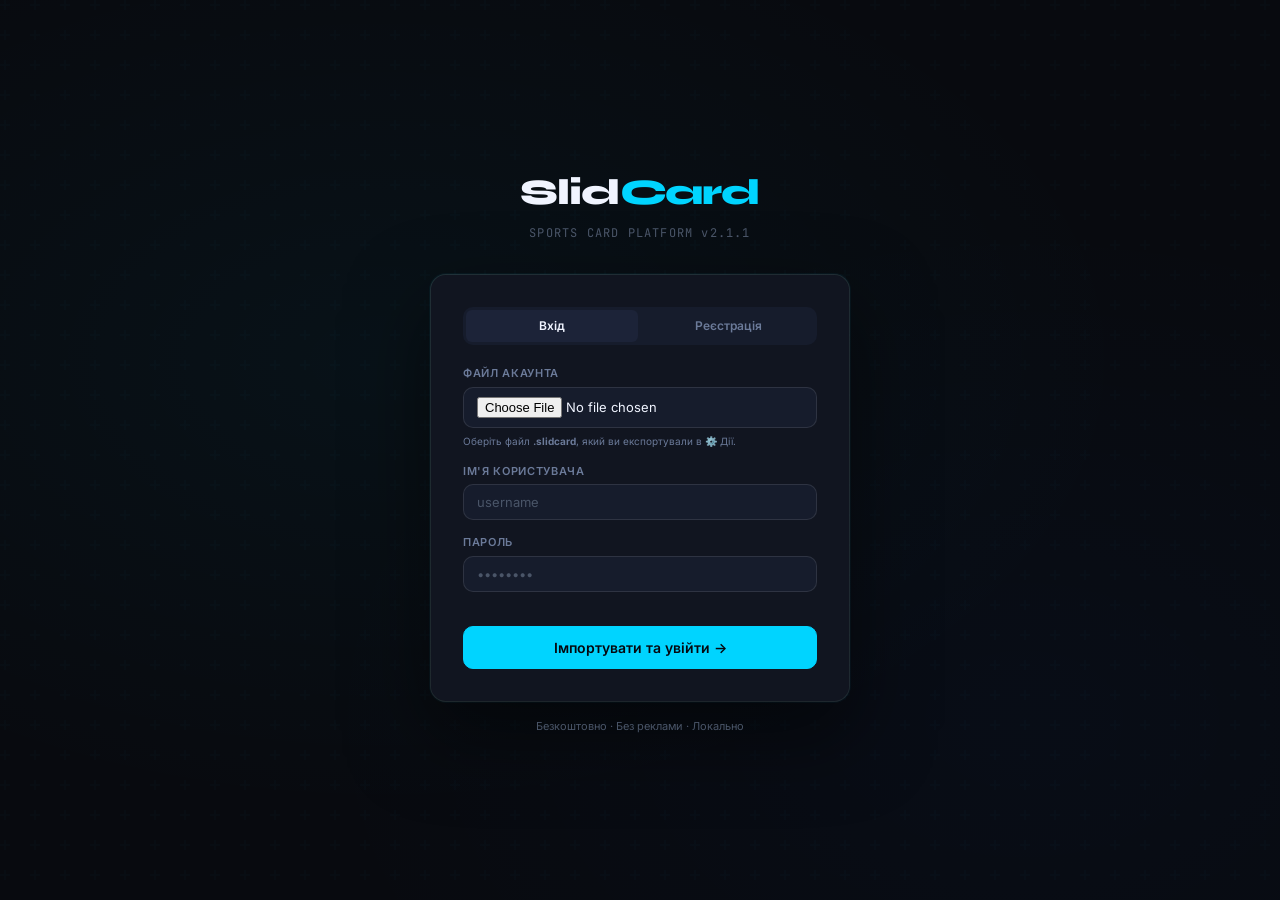
==== commit 591913da: "fixed bugs and some updates" ====
--- a/index.html
+++ b/index.html
@@ -63,6 +63,13 @@
   --r-lg:   14px;
   --r-xl:   20px;
   --r-2xl:  28px;
+
+  /* Legacy component aliases — keep old component CSS valid */
+  --panel:       var(--surface);
+  --panel2:      var(--surface2);
+  --radius:      var(--r-sm);
+  --radius-lg:   var(--r-lg);
+  --radius-xl:   var(--r-xl);
 
   /* Sidebar */
   --sidebar-w: 220px;
@@ -800,12 +807,21 @@
 <link rel="stylesheet" href="card-system.css">
 <script src="theme-system.js"></script>
 <script src="card-system.js"></script>
+<style>
+/* v2.1 mobile sidebar reliability */
+@media (max-width:760px){
+  .sidebar{overflow-y:auto!important;overflow-x:hidden!important;-webkit-overflow-scrolling:touch;overscroll-behavior:contain;}
+  .sidebar>div:nth-child(2){flex:0 0 auto!important;}
+  .sidebar-spacer{min-height:8px!important;flex:1 0 8px!important;}
+  .sidebar-bottom{position:relative!important;bottom:auto!important;flex:0 0 auto!important;background:inherit;z-index:2;}
+}
+</style>
 </head><body>
 <div class="auth-bg">
   <div class="auth-card">
     <div class="auth-logo">
       <div class="logo-text">Slid<span>Card</span></div>
-      <div class="logo-sub">SPORTS CARD PLATFORM v2.0.0</div>
+      <div class="logo-sub">SPORTS CARD PLATFORM v2.1.1</div>
     </div>
     <div class="auth-box">
       <div class="auth-tabs">
@@ -842,10 +858,10 @@
 </div>
 <div id="toast-root"></div>
 <script>
-// SlidCard v2.0.0 — shared.js
+// SlidCard v2.1.1 — shared.js
 
 const CX = {
-  VERSION:    "2.0.0",
+  VERSION:    "2.1.1",
   NAME:       "SlidCard",
   ACC_KEY:    "slidcard_v11_acc",
   SAVE_KEY:   "slidcard_v11_save",
@@ -1230,7 +1246,7 @@
   const card=CARD_BY_ID[id]||CARD_BY_ID[k];
   if(!card)return 0;
   const ym=YEAR_PRICE_MULT[year]||1.0;
-  const vintageBase=Math.round(cardPrice(card)*ym);
+  const vintageBase=Math.round(cardPrice(card)*ym*100)/100;
   return save.cardPrices[k]||vintageBase;
 }
 
@@ -1242,7 +1258,7 @@
       const ym=YEAR_PRICE_MULT[year]||1.0;
       if(!save.cardPrices[k]){
         const base=cardPrice(card);
-        save.cardPrices[k]=Math.round(base*ym*(0.92+Math.random()*0.16));
+        save.cardPrices[k]=Math.round(base*ym*(0.92+Math.random()*0.16)*100)/100;
       }
       if(!save.priceHistory[k])save.priceHistory[k]=[save.cardPrices[k]];
     }
@@ -1257,12 +1273,12 @@
     for(const k of keys){
       const {year}=parseCardKey(k);
       const ym=YEAR_PRICE_MULT[year]||1.0;
-      const base=Math.round(cardPrice(card)*ym);
+      const base=Math.round(cardPrice(card)*ym*100)/100;
       const cur=save.cardPrices[k]||base;
       const v=vol[card.rarity]||0.05;
       const change=(Math.random()-.5)*2*v;
       const drift=(base-cur)/base*0.025;
-      const newP=Math.max(Math.round(cur*(1+change+drift)),Math.round(base*0.3));
+      const newP=Math.max(Math.round(cur*(1+change+drift)*100)/100,Math.round(base*0.3*100)/100);
       save.cardPrices[k]=newP;
       const hist=save.priceHistory[k]||[base];
       hist.push(newP);if(hist.length>60)hist.shift();
@@ -1275,7 +1291,7 @@
 // ── OPEN PACK ──────────────────────────────────────────────
 function openPack(pack,save,count=1) {
   const sz=PACK_SIZES.find(p=>p.cards===count)||PACK_SIZES[0];
-  const totalPrice=Math.round(pack.basePrice*sz.mult);
+  const totalPrice=Math.round(pack.basePrice*sz.mult*100)/100;
   if(save.coins<totalPrice)return null;
   save.coins-=totalPrice;save.packsOpened++;save.totalSpent+=totalPrice;
   const results=[];
@@ -1490,7 +1506,7 @@
   for(const[k,qty]of Object.entries(save.owned||{}))w+=getCardPrice(save,k)*qty;
   return w;
 }
-function fmtCoins(n){const v=Number(n||0);if(v>=1000000)return "$"+(v/1000000).toFixed(2)+"M";return "$"+v.toLocaleString("en-US");}
+function fmtCoins(n){const v=Number(n||0);if(v>=1000000)return "$"+(v/1000000).toFixed(2)+"M";return "$"+v.toLocaleString("en-US",{minimumFractionDigits:2,maximumFractionDigits:2});}
 function toast(msg,type="info"){
   const root=document.getElementById("toast-root");if(!root)return;
   const icons={info:"💬",win:"✅",lose:"❌",warn:"⚠️"};
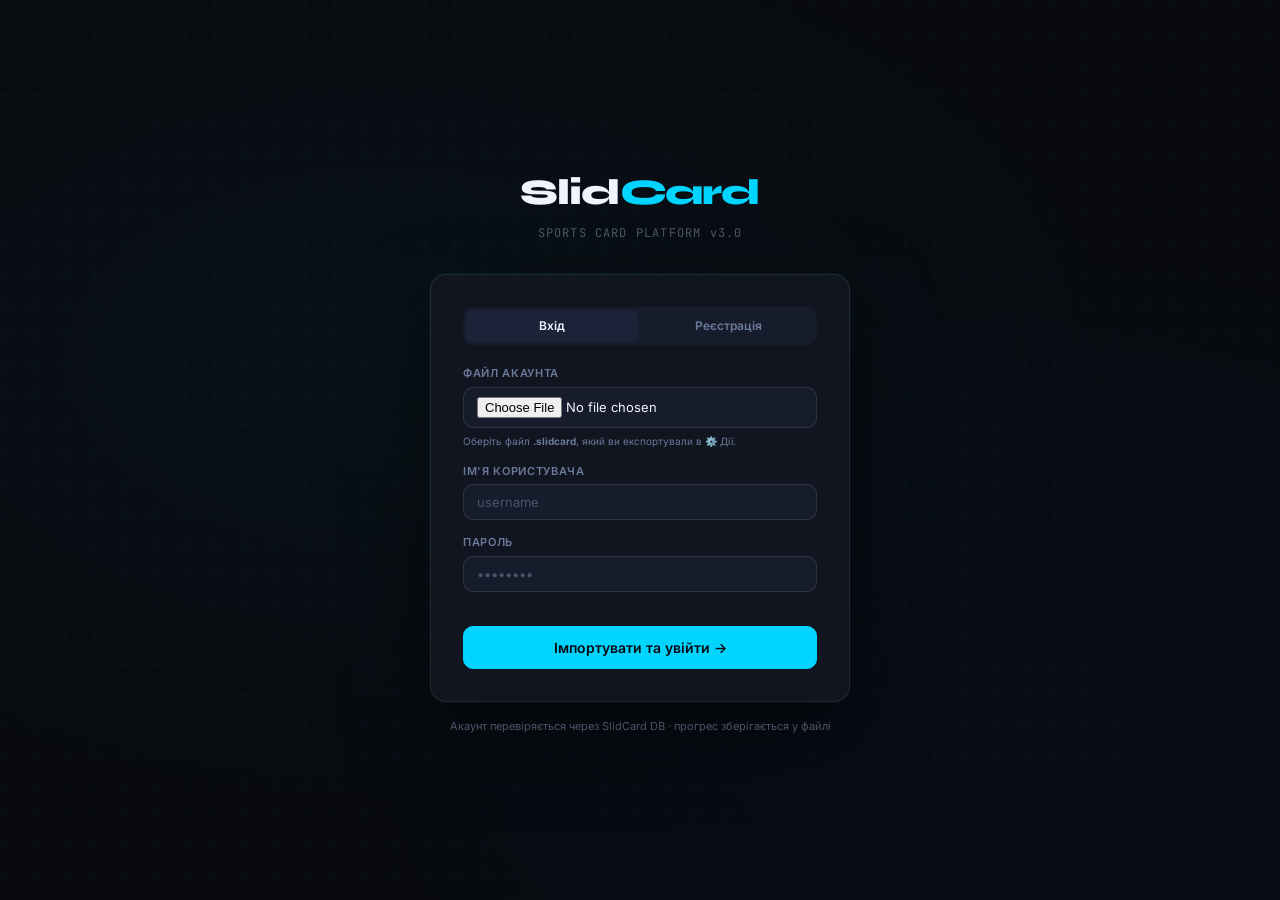
==== commit 8869a317: "global update" ====
--- a/index.html
+++ b/index.html
@@ -578,7 +578,7 @@
   font-weight: 700;
 }
 .currency::before {
-  content: '$';
+  content: 'S$';
   font-size: .8em;
   opacity: .7;
 }
@@ -808,7 +808,7 @@
 <script src="theme-system.js"></script>
 <script src="card-system.js"></script>
 <style>
-/* v2.1 mobile sidebar reliability */
+/* v3.0 mobile sidebar reliability */
 @media (max-width:760px){
   .sidebar{overflow-y:auto!important;overflow-x:hidden!important;-webkit-overflow-scrolling:touch;overscroll-behavior:contain;}
   .sidebar>div:nth-child(2){flex:0 0 auto!important;}
@@ -816,12 +816,13 @@
   .sidebar-bottom{position:relative!important;bottom:auto!important;flex:0 0 auto!important;background:inherit;z-index:2;}
 }
 </style>
+<link rel="stylesheet" href="slidcard-v3.css">
 </head><body>
 <div class="auth-bg">
   <div class="auth-card">
     <div class="auth-logo">
       <div class="logo-text">Slid<span>Card</span></div>
-      <div class="logo-sub">SPORTS CARD PLATFORM v2.1.1</div>
+      <div class="logo-sub">SPORTS CARD PLATFORM v3.0</div>
     </div>
     <div class="auth-box">
       <div class="auth-tabs">
@@ -858,10 +859,10 @@
 </div>
 <div id="toast-root"></div>
 <script>
-// SlidCard v2.1.1 — shared.js
+// SlidCard v3.0 — shared.js
 
 const CX = {
-  VERSION:    "2.1.1",
+  VERSION:    "3.0",
   NAME:       "SlidCard",
   ACC_KEY:    "slidcard_v11_acc",
   SAVE_KEY:   "slidcard_v11_save",
@@ -1506,7 +1507,7 @@
   for(const[k,qty]of Object.entries(save.owned||{}))w+=getCardPrice(save,k)*qty;
   return w;
 }
-function fmtCoins(n){const v=Number(n||0);if(v>=1000000)return "$"+(v/1000000).toFixed(2)+"M";return "$"+v.toLocaleString("en-US",{minimumFractionDigits:2,maximumFractionDigits:2});}
+function fmtCoins(n){const v=Number(n||0);if(v>=1000000)return "S$"+(v/1000000).toFixed(2)+"M";return "S$"+v.toLocaleString("en-US",{minimumFractionDigits:2,maximumFractionDigits:2});}
 function toast(msg,type="info"){
   const root=document.getElementById("toast-root");if(!root)return;
   const icons={info:"💬",win:"✅",lose:"❌",warn:"⚠️"};
@@ -1531,7 +1532,7 @@
 }
 </script>
 <script>
-if(Account.isLoggedIn())location.href="index_app.html";
+if(Account.isLoggedIn()&&sessionStorage.getItem("slidcard_v3_authenticated")==="1")location.href="index_app.html";
 function switchTab(t){
   document.querySelectorAll(".auth-tab").forEach(x=>x.classList.remove("on"));
   document.getElementById("tab-"+t).classList.add("on");
@@ -1633,4 +1634,5 @@
 })();
 
 </script>
+<script src="slidcard-v3.js"></script>
 </body></html>
--- a/slidcard-v3.css
+++ b/slidcard-v3.css
@@ -0,0 +1,27 @@
+/* SlidCard v3.0 additions */
+.v3-bell{position:relative;width:36px;height:36px;border:1px solid var(--border2);background:var(--surface);border-radius:50%;display:inline-flex;align-items:center;justify-content:center;color:var(--text);font-size:16px;transition:.15s;flex:0 0 auto}
+.v3-bell:hover{border-color:var(--cyan);background:var(--cyan-dim)}
+.v3-bell-dot{position:absolute;top:-2px;right:-2px;min-width:17px;height:17px;padding:0 4px;border-radius:99px;background:var(--down);color:#fff;font:700 9px/17px var(--font-mono);text-align:center;border:2px solid var(--bg2)}
+.v3-modal-backdrop{position:fixed;inset:0;background:rgba(0,0,0,.72);z-index:9998;display:none;align-items:center;justify-content:center;padding:18px;backdrop-filter:blur(7px)}
+.v3-modal-backdrop.open{display:flex}
+.v3-modal{width:min(720px,100%);max-height:min(760px,90vh);overflow:auto;background:var(--surface);border:1px solid var(--border2);border-radius:22px;box-shadow:0 30px 100px rgba(0,0,0,.5)}
+.v3-modal-head{display:flex;align-items:center;justify-content:space-between;gap:12px;padding:16px 18px;border-bottom:1px solid var(--border);position:sticky;top:0;background:var(--surface);z-index:2}
+.v3-modal-title{font-family:var(--font-disp);font-size:16px;font-weight:800}
+.v3-modal-close{width:30px;height:30px;border-radius:8px;background:var(--surface2);color:var(--text2);display:flex;align-items:center;justify-content:center}
+.v3-modal-body{padding:16px}
+.v3-notif{padding:13px;border:1px solid var(--border);border-radius:14px;background:var(--surface2);margin-bottom:9px}
+.v3-notif.new{border-color:rgba(0,212,255,.26)}
+.v3-notif-title{font-weight:800;font-size:13px;margin-bottom:4px}.v3-notif-msg{font-size:12px;color:var(--text2);line-height:1.5}.v3-notif-meta{margin-top:7px;font-size:9px;color:var(--text3);font-family:var(--font-mono)}
+.v3-reward-btn{margin-top:10px;padding:8px 11px;border-radius:9px;background:var(--cyan);color:#041116;font-weight:800;font-size:11px}
+.v3-page{display:flex;flex-direction:column;gap:14px}.v3-page-head{display:flex;align-items:flex-start;justify-content:space-between;gap:16px;flex-wrap:wrap}.v3-page-title{font:800 24px/1.1 var(--font-disp)}.v3-page-sub{font-size:12px;color:var(--text3);margin-top:4px;max-width:680px}
+.v3-grid-2{display:grid;grid-template-columns:minmax(0,.9fr) minmax(0,1.1fr);gap:14px}.v3-panel{background:var(--surface);border:1px solid var(--border);border-radius:18px;overflow:hidden}.v3-panel-head{padding:14px 16px;border-bottom:1px solid var(--border);display:flex;align-items:center;justify-content:space-between;gap:10px}.v3-panel-title{font-weight:800;font-size:13px}.v3-panel-body{padding:15px}.v3-field{margin-bottom:11px}.v3-field label{display:block;font-size:9px;font-weight:800;text-transform:uppercase;letter-spacing:.08em;color:var(--text3);margin-bottom:5px}.v3-input{width:100%;border:1px solid var(--border2);background:var(--surface2);color:var(--text);border-radius:10px;padding:10px 11px;font:500 12px var(--font-ui);outline:none}.v3-input:focus{border-color:var(--cyan)}
+.v3-btn{display:inline-flex;align-items:center;justify-content:center;gap:6px;padding:9px 12px;border-radius:10px;font-weight:800;font-size:11px;border:1px solid var(--border2);background:var(--surface2);color:var(--text);transition:.15s}.v3-btn:hover{transform:translateY(-1px);border-color:var(--border3)}.v3-btn.primary{background:var(--cyan);border-color:var(--cyan);color:#041116}.v3-btn.good{background:rgba(0,229,160,.11);color:var(--up);border-color:rgba(0,229,160,.25)}.v3-btn.bad{background:rgba(255,77,106,.1);color:var(--down);border-color:rgba(255,77,106,.25)}.v3-btn:disabled{opacity:.45;cursor:not-allowed;transform:none}
+.v3-list{display:flex;flex-direction:column;gap:9px}.v3-offer{border:1px solid var(--border);background:var(--surface2);border-radius:14px;padding:12px;display:grid;grid-template-columns:86px minmax(0,1fr);gap:12px;align-items:start}.v3-offer-card{display:flex;justify-content:center;min-width:0}.v3-offer-main{min-width:0}.v3-offer-top{display:flex;align-items:flex-start;justify-content:space-between;gap:10px;margin-bottom:6px}.v3-offer-title{font-weight:800;font-size:13px;overflow:hidden;text-overflow:ellipsis}.v3-status{font:800 9px var(--font-mono);padding:4px 7px;border-radius:999px;background:var(--surface3);color:var(--text2);white-space:nowrap}.v3-status.completed{color:var(--up);background:rgba(0,229,160,.08)}.v3-status.canceled{color:var(--down);background:rgba(255,77,106,.08)}.v3-status.awaiting_sender_confirm{color:var(--gold);background:rgba(255,184,0,.08)}
+.v3-kv{display:grid;grid-template-columns:repeat(2,minmax(0,1fr));gap:6px;margin:8px 0}.v3-kv>div{background:rgba(255,255,255,.025);border:1px solid var(--border);border-radius:9px;padding:7px;min-width:0}.v3-kv small{display:block;color:var(--text3);font-size:8px;text-transform:uppercase;letter-spacing:.06em}.v3-kv strong{display:block;font-size:11px;margin-top:2px;overflow:hidden;text-overflow:ellipsis}.v3-actions{display:flex;gap:7px;flex-wrap:wrap;margin-top:8px}.v3-empty{padding:24px;text-align:center;color:var(--text3);font-size:12px}
+.v3-card-mini .sc-card-slot{margin:auto}.v3-card-mini .sport-card{transform:scale(.56);transform-origin:top center}.v3-card-mini{height:104px;width:82px;overflow:visible;display:flex;justify-content:center}
+.v3-search-user{display:flex;gap:8px}.v3-user-result{margin-top:6px;font-size:10px;color:var(--text3)}
+.v3-price-strip{display:grid!important;grid-template-columns:repeat(4,minmax(145px,1fr));gap:8px!important;min-width:0!important;width:100%;padding:2px}.v3-price-tile{border:1px solid var(--border);background:var(--surface2);border-radius:12px;padding:10px 11px;min-width:0}.v3-price-name{font-size:10px;color:var(--text3);white-space:nowrap;overflow:hidden;text-overflow:ellipsis}.v3-price-value{font:800 13px var(--font-mono);color:var(--gold);margin-top:3px}.v3-price-change{font:700 9px var(--font-mono);margin-top:2px}.v3-news-grid{display:grid;grid-template-columns:repeat(2,minmax(0,1fr));gap:10px}.v3-news-card{border:1px solid var(--border);background:var(--surface);border-radius:16px;padding:14px;display:flex;gap:11px;align-items:flex-start}.v3-news-icon{font-size:22px}.v3-news-title{font-size:12px;color:var(--text2);line-height:1.5}.v3-news-time{font-size:9px;color:var(--text3);margin-top:7px;font-family:var(--font-mono)}
+.v3-balance-after{font-family:var(--font-mono);font-weight:700;color:var(--cyan)}
+.v3-admin-link{color:var(--cyan);font-size:11px}
+@media(max-width:900px){.v3-grid-2{grid-template-columns:1fr}.v3-price-strip{grid-template-columns:repeat(2,minmax(0,1fr))}}
+@media(max-width:620px){.v3-offer{grid-template-columns:72px minmax(0,1fr);padding:10px;gap:8px}.v3-kv{grid-template-columns:1fr}.v3-news-grid{grid-template-columns:1fr}.v3-price-strip{grid-template-columns:1fr 1fr}.v3-page-title{font-size:20px}.v3-modal-backdrop{padding:8px}.v3-modal{border-radius:16px}}
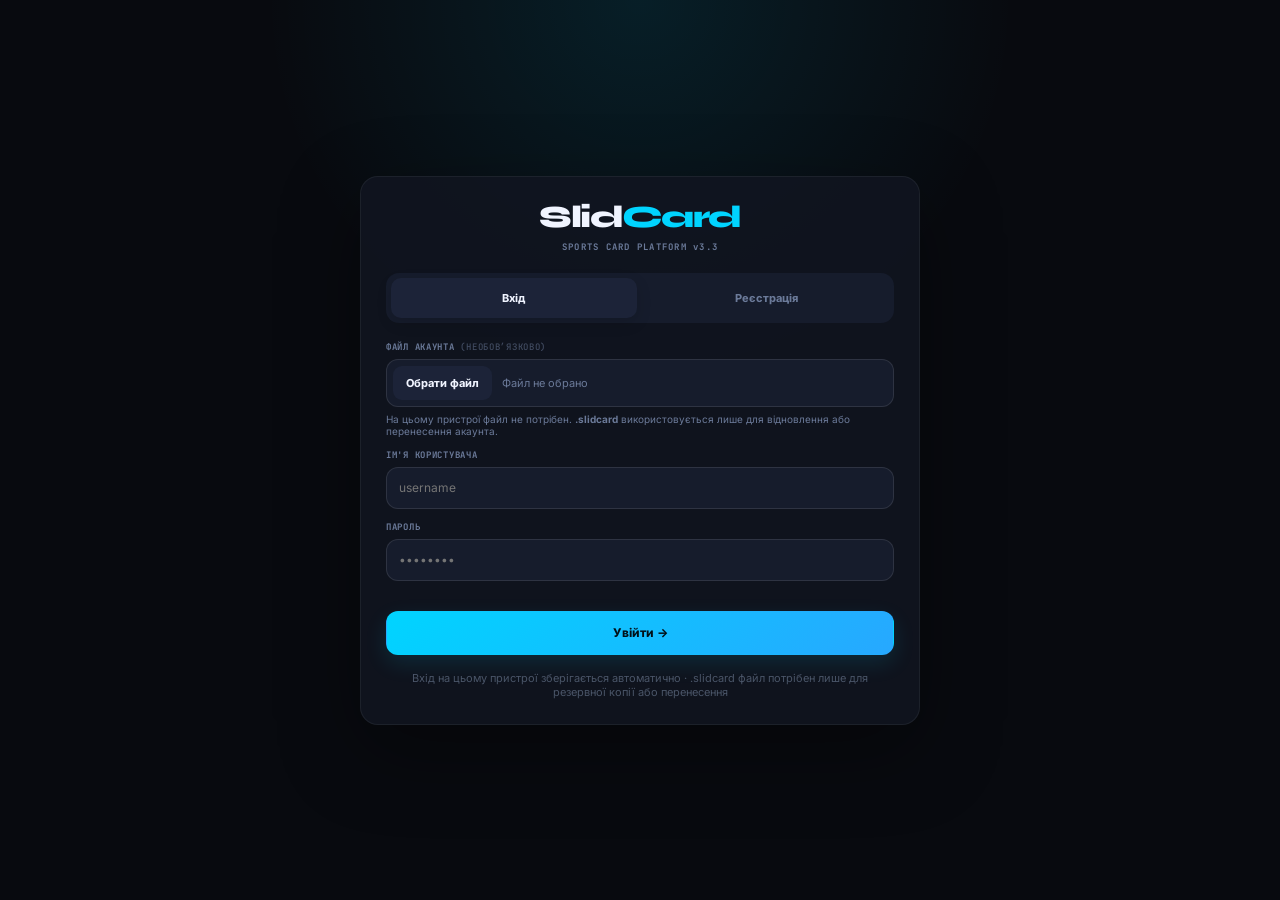
==== commit 1ae42686: "global updates and fixes" ====
--- a/index.html
+++ b/index.html
@@ -1,868 +1,61 @@
 
 <!DOCTYPE html>
-<html lang="uk"><head>
-<meta charset="UTF-8"/><meta name="viewport" content="width=device-width,initial-scale=1"/>
+
+<html data-theme="dark" lang="uk"><head>
+<meta charset="utf-8"/><meta content="width=device-width,initial-scale=1" name="viewport"/>
 <title>SlidCard — Вхід</title>
-<link href="https://fonts.googleapis.com/css2?family=Syne:wght@700;800&family=Inter:wght@400;500;600;700&family=JetBrains+Mono:wght@400;500&display=swap" rel="stylesheet"/>
-<style>
-* { box-sizing: border-box; margin: 0; padding: 0; }
-html,body { height: 100%; background: #080A0F; color: #F0F4FF; font-family: 'Inter', sans-serif; -webkit-font-smoothing: antialiased; }
-/* ═══════════════════════════════════════════════════════════
-   SlidCard v3.0 — Premium Dark Design System
-   Palette: Deep black + Electric cyan accent
-   ═══════════════════════════════════════════════════════════ */
-
-@import url('https://fonts.googleapis.com/css2?family=Inter:wght@300;400;500;600;700&family=JetBrains+Mono:wght@400;500;600&family=Syne:wght@600;700;800&display=swap');
-
-:root { /*auth*/
-  /* Core palette */
-  --bg:          #080A0F;
-  --bg2:         #0D1017;
-  --surface:     #111520;
-  --surface2:    #161C2C;
-  --surface3:    #1C2338;
-  --border:      rgba(255,255,255,.06);
-  --border2:     rgba(255,255,255,.10);
-  --border3:     rgba(255,255,255,.16);
-
-  /* Cyan accent system */
-  --cyan:        #00D4FF;
-  --cyan2:       #00A8CC;
-  --cyan3:       #007A99;
-  --cyan-glow:   rgba(0,212,255,.15);
-  --cyan-dim:    rgba(0,212,255,.08);
-
-  /* Text */
-  --text:        #F0F4FF;
-  --text2:       #A8B4CC;
-  --text3:       #6B7A99;
-  --dim:         #4A5568;
-
-  /* Semantic */
-  --up:          #00E5A0;
-  --down:        #FF4D6A;
-  --gold:        #FFB800;
-  --gold2:       #CC9200;
-  --warn:        #FF8C00;
-
-  /* Rarity hex (unchanged for cards) */
-  --c-common:    #7A8595;
-  --c-rare:      #4C8DFF;
-  --c-epic:      #B15CFF;
-  --c-legendary: #F0B429;
-  --c-ultimate:  #FF4757;
-
-  /* Typography */
-  --font-disp:   'Syne', sans-serif;
-  --font-ui:     'Inter', sans-serif;
-  --font-mono:   'JetBrains Mono', monospace;
-
-  /* Spacing & shape */
-  --r-sm:   6px;
-  --r-md:   10px;
-  --r-lg:   14px;
-  --r-xl:   20px;
-  --r-2xl:  28px;
-
-  /* Legacy component aliases — keep old component CSS valid */
-  --panel:       var(--surface);
-  --panel2:      var(--surface2);
-  --radius:      var(--r-sm);
-  --radius-lg:   var(--r-lg);
-  --radius-xl:   var(--r-xl);
-
-  /* Sidebar */
-  --sidebar-w: 220px;
-  --topbar-h:  56px;
-}
-
-/* ── Reset ──────────────────────────────────────────────── */
-*, *::before, *::after { box-sizing: border-box; margin: 0; padding: 0; }
-html, body { height: 100%; background: var(--bg); color: var(--text); font-family: var(--font-ui); font-size: 14px; line-height: 1.5; -webkit-font-smoothing: antialiased; }
-a { text-decoration: none; color: inherit; }
-button { font-family: inherit; cursor: pointer; border: none; background: none; }
-input, select, textarea { font-family: inherit; }
-
-/* ── App layout ─────────────────────────────────────────── */
-.app { display: flex; height: 100vh; overflow: hidden; }
-
-/* ── SIDEBAR ─────────────────────────────────────────────── */
-.sidebar {
-  width: var(--sidebar-w);
-  flex-shrink: 0;
-  background: var(--bg2);
-  border-right: 1px solid var(--border);
-  display: flex;
-  flex-direction: column;
-  padding: 0;
-  position: relative;
-  z-index: 10;
-}
-
-.sidebar-brand {
-  padding: 20px 20px 16px;
-  border-bottom: 1px solid var(--border);
-  margin-bottom: 8px;
-}
-.sidebar-brand .brand-name {
-  font-family: var(--font-disp);
-  font-size: 22px;
-  font-weight: 800;
-  letter-spacing: -.02em;
-  color: var(--text);
-}
-.sidebar-brand .brand-name span { color: var(--cyan); }
-.sidebar-brand .brand-ver {
-  font-size: 10px;
-  color: var(--dim);
-  font-family: var(--font-mono);
-  margin-top: 1px;
-}
-
-.sidebar-section {
-  padding: 0 10px;
-  margin-bottom: 4px;
-}
-.sidebar-section-label {
-  font-size: 9px;
-  font-weight: 700;
-  text-transform: uppercase;
-  letter-spacing: .12em;
-  color: var(--dim);
-  padding: 8px 10px 4px;
-}
-
-.nav-item {
-  display: flex;
-  align-items: center;
-  gap: 10px;
-  padding: 9px 10px;
-  border-radius: var(--r-md);
-  color: var(--text3);
-  font-size: 13px;
-  font-weight: 500;
-  transition: all .15s;
-  position: relative;
-  cursor: pointer;
-}
-.nav-item:hover {
-  background: var(--surface);
-  color: var(--text2);
-}
-.nav-item.active {
-  background: var(--cyan-dim);
-  color: var(--cyan);
-  font-weight: 600;
-}
-.nav-item.active::before {
-  content: '';
-  position: absolute;
-  left: 0;
-  top: 20%;
-  bottom: 20%;
-  width: 2px;
-  background: var(--cyan);
-  border-radius: 0 2px 2px 0;
-}
-.nav-icon {
-  width: 32px;
-  height: 32px;
-  border-radius: var(--r-sm);
-  display: flex;
-  align-items: center;
-  justify-content: center;
-  font-size: 15px;
-  background: var(--surface);
-  flex-shrink: 0;
-  transition: .15s;
-}
-.nav-item.active .nav-icon {
-  background: rgba(0,212,255,.12);
-}
-.nav-item:hover .nav-icon {
-  background: var(--surface2);
-}
-.nav-label { flex: 1; }
-
-.sidebar-spacer { flex: 1; }
-.sidebar-bottom {
-  padding: 10px;
-  border-top: 1px solid var(--border);
-}
-.sidebar-user {
-  display: flex;
-  align-items: center;
-  gap: 10px;
-  padding: 8px 10px;
-  border-radius: var(--r-md);
-  cursor: pointer;
-  transition: .15s;
-}
-.sidebar-user:hover { background: var(--surface); }
-.user-av {
-  width: 32px;
-  height: 32px;
-  border-radius: 50%;
-  background: linear-gradient(135deg, var(--cyan2), #6B6BFF);
-  display: flex;
-  align-items: center;
-  justify-content: center;
-  font-family: var(--font-disp);
-  font-size: 12px;
-  font-weight: 700;
-  color: #fff;
-  flex-shrink: 0;
-}
-.user-info { min-width: 0; }
-.user-name { font-size: 12px; font-weight: 600; color: var(--text); white-space: nowrap; overflow: hidden; text-overflow: ellipsis; }
-.user-id { font-size: 10px; color: var(--dim); font-family: var(--font-mono); }
-
-/* ── TOPBAR ──────────────────────────────────────────────── */
-.topbar {
-  height: var(--topbar-h);
-  background: var(--bg2);
-  border-bottom: 1px solid var(--border);
-  display: flex;
-  align-items: center;
-  padding: 0 24px;
-  gap: 16px;
-  flex-shrink: 0;
-}
-.topbar-title {
-  font-family: var(--font-disp);
-  font-size: 15px;
-  font-weight: 700;
-  color: var(--text);
-}
-.topbar-spacer { flex: 1; }
-
-/* Balance chip */
-.balance-chip {
-  display: flex;
-  align-items: center;
-  gap: 6px;
-  background: var(--surface);
-  border: 1px solid var(--border2);
-  border-radius: 999px;
-  padding: 6px 14px 6px 10px;
-  transition: .15s;
-}
-.balance-chip:hover { border-color: var(--border3); }
-.balance-icon {
-  width: 20px;
-  height: 20px;
-  background: linear-gradient(135deg, #00D4FF, #0066FF);
-  border-radius: 50%;
-  display: flex;
-  align-items: center;
-  justify-content: center;
-  font-size: 10px;
-  font-weight: 700;
-  color: #fff;
-  font-family: var(--font-mono);
-  flex-shrink: 0;
-}
-.balance-amount {
-  font-family: var(--font-mono);
-  font-size: 13px;
-  font-weight: 600;
-  color: var(--text);
-}
-
-/* Live badge */
-.live-badge {
-  display: flex;
-  align-items: center;
-  gap: 5px;
-  font-size: 10px;
-  font-weight: 700;
-  color: var(--text3);
-  text-transform: uppercase;
-  letter-spacing: .08em;
-}
-.live-dot {
-  width: 6px;
-  height: 6px;
-  border-radius: 50%;
-  background: var(--up);
-  box-shadow: 0 0 6px var(--up);
-  animation: livePulse 2s infinite;
-}
-@keyframes livePulse { 0%,100%{opacity:1} 50%{opacity:.4} }
-
-.tb-clock {
-  font-family: var(--font-mono);
-  font-size: 12px;
-  color: var(--text3);
-}
-
-/* ── MAIN CONTENT ────────────────────────────────────────── */
-.main-wrap {
-  flex: 1;
-  display: flex;
-  flex-direction: column;
-  overflow: hidden;
-  background: var(--bg);
-}
-.main-content {
-  flex: 1;
-  overflow-y: auto;
-  padding: 24px;
-}
-.main-content::-webkit-scrollbar { width: 4px; }
-.main-content::-webkit-scrollbar-track { background: transparent; }
-.main-content::-webkit-scrollbar-thumb { background: var(--surface3); border-radius: 2px; }
-
-/* Ticker */
-.ticker-bar {
-  background: var(--surface);
-  border-bottom: 1px solid var(--border);
-  height: 32px;
-  overflow: hidden;
-  display: flex;
-  align-items: center;
-}
-.ticker-track {
-  display: flex;
-  animation: tickerScroll 60s linear infinite;
-  white-space: nowrap;
-}
-@keyframes tickerScroll { 0%{transform:translateX(0)} 100%{transform:translateX(-50%)} }
-.ticker-item {
-  display: inline-flex;
-  align-items: center;
-  gap: 6px;
-  padding: 0 20px;
-  font-size: 11px;
-  border-right: 1px solid var(--border);
-}
-.ticker-item .nm { color: var(--text3); }
-.ticker-item .up { color: var(--up); font-family: var(--font-mono); font-size: 10px; }
-.ticker-item .dn { color: var(--down); font-family: var(--font-mono); font-size: 10px; }
-
-/* ── COMPONENTS ──────────────────────────────────────────── */
-
-/* Page header */
-.page-header { margin-bottom: 24px; }
-.page-title {
-  font-family: var(--font-disp);
-  font-size: 26px;
-  font-weight: 800;
-  color: var(--text);
-  letter-spacing: -.02em;
-}
-.page-sub { font-size: 13px; color: var(--text3); margin-top: 4px; }
-
-/* Cards/panels */
-.card {
-  background: var(--surface);
-  border: 1px solid var(--border);
-  border-radius: var(--r-xl);
-  overflow: hidden;
-}
-.card-header {
-  padding: 16px 20px;
-  border-bottom: 1px solid var(--border);
-  display: flex;
-  align-items: center;
-  justify-content: space-between;
-}
-.card-title {
-  font-family: var(--font-disp);
-  font-size: 14px;
-  font-weight: 700;
-  color: var(--text);
-}
-.card-body { padding: 20px; }
-
-/* Stat blocks */
-.stat-grid { display: grid; grid-template-columns: repeat(auto-fill, minmax(140px,1fr)); gap: 10px; }
-.stat-block {
-  background: var(--surface2);
-  border: 1px solid var(--border);
-  border-radius: var(--r-lg);
-  padding: 14px 16px;
-}
-.stat-label { font-size: 10px; color: var(--text3); font-weight: 600; text-transform: uppercase; letter-spacing: .08em; margin-bottom: 6px; }
-.stat-value { font-family: var(--font-disp); font-size: 22px; font-weight: 800; color: var(--text); }
-.stat-value.cyan { color: var(--cyan); }
-.stat-value.up { color: var(--up); }
-.stat-value.down { color: var(--down); }
-.stat-value.gold { color: var(--gold); }
-
-/* Buttons */
-.btn {
-  display: inline-flex;
-  align-items: center;
-  justify-content: center;
-  gap: 7px;
-  padding: 9px 18px;
-  border-radius: var(--r-md);
-  font-size: 13px;
-  font-weight: 600;
-  transition: all .15s;
-  cursor: pointer;
-  border: 1px solid transparent;
-  white-space: nowrap;
-  font-family: var(--font-ui);
-}
-.btn-primary {
-  background: var(--cyan);
-  color: #05080F;
-  border-color: var(--cyan);
-}
-.btn-primary:hover { background: #1ADAFF; box-shadow: 0 0 20px rgba(0,212,255,.3); }
-.btn-ghost {
-  background: transparent;
-  color: var(--text2);
-  border-color: var(--border2);
-}
-.btn-ghost:hover { background: var(--surface2); color: var(--text); border-color: var(--border3); }
-.btn-surface {
-  background: var(--surface2);
-  color: var(--text2);
-  border-color: var(--border);
-}
-.btn-surface:hover { background: var(--surface3); color: var(--text); }
-.btn-up { background: rgba(0,229,160,.12); color: var(--up); border-color: rgba(0,229,160,.2); }
-.btn-up:hover { background: rgba(0,229,160,.2); }
-.btn-down { background: rgba(255,77,106,.12); color: var(--down); border-color: rgba(255,77,106,.2); }
-.btn-down:hover { background: rgba(255,77,106,.2); }
-.btn-gold { background: rgba(255,184,0,.12); color: var(--gold); border-color: rgba(255,184,0,.2); }
-.btn-gold:hover { background: rgba(255,184,0,.2); }
-.btn-block { width: 100%; }
-.btn-lg { padding: 12px 24px; font-size: 14px; }
-.btn-sm { padding: 5px 12px; font-size: 11px; }
-
-/* Badges */
-.badge {
-  display: inline-flex;
-  align-items: center;
-  padding: 2px 8px;
-  border-radius: 999px;
-  font-size: 10px;
-  font-weight: 700;
-  text-transform: uppercase;
-  letter-spacing: .06em;
-}
-.badge-common    { background:rgba(122,133,149,.15);color:#7A8595 }
-.badge-rare      { background:rgba(76,141,255,.15);color:#4C8DFF }
-.badge-epic      { background:rgba(177,92,255,.15);color:#B15CFF }
-.badge-legendary { background:rgba(240,180,41,.15);color:#F0B429 }
-.badge-ultimate  { background:rgba(255,71,87,.15);color:#FF4757 }
-
-/* Chips / filter pills */
-.chip {
-  padding: 5px 14px;
-  border-radius: 999px;
-  font-size: 11px;
-  font-weight: 600;
-  cursor: pointer;
-  background: var(--surface);
-  border: 1px solid var(--border);
-  color: var(--text3);
-  transition: .12s;
-  white-space: nowrap;
-}
-.chip:hover { border-color: var(--border2); color: var(--text2); }
-.chip.active { background: rgba(0,212,255,.1); border-color: var(--cyan); color: var(--cyan); }
-
-/* Inputs */
-.input-group { margin-bottom: 14px; }
-.input-label { display: block; font-size: 11px; font-weight: 600; color: var(--text3); margin-bottom: 5px; text-transform: uppercase; letter-spacing: .06em; }
-.input {
-  width: 100%;
-  background: var(--surface2);
-  border: 1px solid var(--border2);
-  border-radius: var(--r-md);
-  color: var(--text);
-  font-size: 13px;
-  padding: 9px 13px;
-  outline: none;
-  transition: .15s;
-  font-family: var(--font-ui);
-}
-.input:focus { border-color: var(--cyan); box-shadow: 0 0 0 3px rgba(0,212,255,.08); }
-.input::placeholder { color: var(--dim); }
-
-/* Auth tabs */
-.auth-tabs { display: flex; gap: 4px; background: var(--surface2); border-radius: var(--r-md); padding: 3px; margin-bottom: 20px; }
-.auth-tab { flex: 1; padding: 7px; border-radius: var(--r-sm); font-size: 12px; font-weight: 600; color: var(--text3); cursor: pointer; text-align: center; transition: .15s; }
-.auth-tab.on { background: var(--surface3); color: var(--text); }
-.auth-err { font-size: 11px; color: var(--down); margin: 4px 0; min-height: 16px; }
-
-/* Tables */
-.data-table { width: 100%; border-collapse: collapse; }
-.data-table th {
-  text-align: left;
-  font-size: 10px;
-  font-weight: 700;
-  text-transform: uppercase;
-  letter-spacing: .08em;
-  color: var(--text3);
-  padding: 10px 14px;
-  border-bottom: 1px solid var(--border);
-  position: sticky;
-  top: 0;
-  background: var(--surface);
-}
-.data-table td { padding: 11px 14px; border-bottom: 1px solid var(--border); font-size: 13px; }
-.data-table tr:last-child td { border-bottom: none; }
-.data-table tr:hover td { background: var(--surface2); }
-
-/* Modals */
-.modal-overlay {
-  position: fixed;
-  inset: 0;
-  background: rgba(5,8,15,.8);
-  backdrop-filter: blur(8px);
-  display: none;
-  align-items: center;
-  justify-content: center;
-  z-index: 100;
-}
-.modal-overlay.open { display: flex; }
-.modal {
-  background: var(--surface);
-  border: 1px solid var(--border2);
-  border-radius: var(--r-2xl);
-  width: 100%;
-  max-width: 480px;
-  max-height: 88vh;
-  overflow: hidden;
-  display: flex;
-  flex-direction: column;
-  box-shadow: 0 32px 80px rgba(0,0,0,.7), 0 0 0 1px rgba(0,212,255,.06);
-  animation: modalIn .2s ease;
-}
-.modal-sm { max-width: 400px; }
-@keyframes modalIn { from{opacity:0;transform:translateY(16px) scale(.97)} to{opacity:1;transform:none} }
-.modal-header { padding: 18px 22px; border-bottom: 1px solid var(--border); display: flex; align-items: center; justify-content: space-between; }
-.modal-title { font-family: var(--font-disp); font-size: 16px; font-weight: 700; }
-.modal-close { width: 28px; height: 28px; border-radius: 50%; background: var(--surface2); color: var(--text3); font-size: 14px; display: flex; align-items: center; justify-content: center; cursor: pointer; transition: .15s; border: 1px solid var(--border); }
-.modal-close:hover { background: var(--surface3); color: var(--text); }
-.modal-body { padding: 22px; overflow-y: auto; flex: 1; }
-.modal-footer { padding: 14px 22px; border-top: 1px solid var(--border); display: flex; gap: 10px; justify-content: flex-end; }
-
-/* Toasts */
-#toast-root { position: fixed; top: 16px; right: 16px; z-index: 999; display: flex; flex-direction: column; gap: 8px; }
-.toast {
-  display: flex;
-  align-items: center;
-  gap: 10px;
-  padding: 11px 16px;
-  border-radius: var(--r-lg);
-  font-size: 13px;
-  font-weight: 500;
-  box-shadow: 0 8px 32px rgba(0,0,0,.4);
-  animation: toastIn .25s ease;
-  max-width: 320px;
-  background: var(--surface2);
-  border: 1px solid var(--border2);
-  color: var(--text);
-}
-.toast.out { animation: toastOut .3s ease forwards; }
-.toast-win  { border-color: rgba(0,229,160,.3); }
-.toast-lose { border-color: rgba(255,77,106,.3); }
-.toast-warn { border-color: rgba(255,184,0,.3); }
-.toast-icon { font-size: 16px; }
-@keyframes toastIn  { from{opacity:0;transform:translateX(20px)} to{opacity:1;transform:none} }
-@keyframes toastOut { to{opacity:0;transform:translateX(20px)} }
-
-/* Currency display */
-.currency {
-  display: inline-flex;
-  align-items: center;
-  gap: 3px;
-  font-family: var(--font-mono);
-  font-weight: 700;
-}
-.currency::before {
-  content: 'S$';
-  font-size: .8em;
-  opacity: .7;
-}
-.currency.gold { color: var(--gold); }
-.currency.up   { color: var(--up); }
-.currency.dim  { color: var(--text3); }
-
-/* Divider */
-.divider { height: 1px; background: var(--border); margin: 16px 0; }
-
-/* Flex utils */
-.row { display: flex; align-items: center; gap: 10px; }
-.row-between { display: flex; align-items: center; justify-content: space-between; gap: 10px; }
-.col { display: flex; flex-direction: column; gap: 10px; }
-.flex1 { flex: 1; }
-
-/* Grid utils */
-.grid-2 { display: grid; grid-template-columns: 1fr 1fr; gap: 14px; }
-.grid-3 { display: grid; grid-template-columns: 1fr 1fr 1fr; gap: 14px; }
-
-/* Mono */
-.mono { font-family: var(--font-mono); }
-
-/* Scrollbar */
-::-webkit-scrollbar { width: 4px; height: 4px; }
-::-webkit-scrollbar-track { background: transparent; }
-::-webkit-scrollbar-thumb { background: var(--surface3); border-radius: 2px; }
-
-/* Glowing elements */
-.glow-cyan { box-shadow: 0 0 30px rgba(0,212,255,.2); }
-.glow-text { text-shadow: 0 0 20px rgba(0,212,255,.4); }
-
-.auth-bg { min-height: 100vh; display: flex; align-items: center; justify-content: center; position: relative; background: radial-gradient(ellipse at 30% 40%, rgba(0,212,255,.04) 0%, transparent 60%), radial-gradient(ellipse at 80% 80%, rgba(0,102,255,.03) 0%, transparent 50%); }
-.auth-bg::before { content: ''; position: absolute; inset: 0; background: url("data:image/svg+xml,%3Csvg width='60' height='60' viewBox='0 0 60 60' xmlns='http://www.w3.org/2000/svg'%3E%3Cg fill='none' fill-rule='evenodd'%3E%3Cg fill='%2300D4FF' fill-opacity='0.015'%3E%3Cpath d='M36 34v-4h-2v4h-4v2h4v4h2v-4h4v-2h-4zm0-30V0h-2v4h-4v2h4v4h2V6h4V4h-4zM6 34v-4H4v4H0v2h4v4h2v-4h4v-2H6zM6 4V0H4v4H0v2h4v4h2V6h4V4H6z'/%3E%3C/g%3E%3C/g%3E%3C/svg%3E"); }
-.auth-card { width: 100%; max-width: 420px; margin: 0 24px; position: relative; z-index: 1; }
-.auth-logo { text-align: center; margin-bottom: 32px; }
-.auth-logo .logo-text { font-family: 'Syne', sans-serif; font-size: 36px; font-weight: 800; color: #F0F4FF; letter-spacing: -.03em; }
-.auth-logo .logo-text span { color: #00D4FF; }
-.auth-logo .logo-sub { font-size: 12px; color: #4A5568; font-family: 'JetBrains Mono', monospace; margin-top: 4px; letter-spacing: .1em; }
-.auth-box { background: #111520; border: 1px solid rgba(255,255,255,.1); border-radius: 20px; padding: 32px; box-shadow: 0 32px 80px rgba(0,0,0,.5), 0 0 0 1px rgba(0,212,255,.05); }
-
-/* ── LIGHT THEME ── */
-[data-theme="light"] {
-  --bg: #F0F4FF;
-  --bg2: #E8EDF8;
-  --surface: #FFFFFF;
-  --surface2: #F5F7FF;
-  --surface3: #EBF0FF;
-  --border: rgba(0,0,0,.08);
-  --border2: rgba(0,0,0,.12);
-  --border3: rgba(0,0,0,.18);
-  --text: #0D1117;
-  --text2: #374151;
-  --text3: #6B7280;
-  --dim: #9CA3AF;
-  --cyan: #0066CC;
-  --cyan2: #0052A3;
-  --cyan-dim: rgba(0,102,204,.08);
-  --cyan-glow: rgba(0,102,204,.12);
-}
-[data-theme="light"] .sidebar { background: #E8EDF8; }
-[data-theme="light"] .topbar { background: #E8EDF8; }
-[data-theme="light"] .ticker-bar { background: #F0F4FF; }
-[data-theme="light"] body { background: #F0F4FF; }
-
-/* ── MIDNIGHT THEME ── */
-[data-theme="midnight"] {
-  --bg: #030712;
-  --bg2: #060D1F;
-  --surface: #0A1128;
-  --surface2: #0F1A38;
-  --surface3: #152248;
-  --border: rgba(0,212,255,.08);
-  --border2: rgba(0,212,255,.14);
-  --border3: rgba(0,212,255,.22);
-  --cyan: #00F5FF;
-  --cyan2: #00C8D4;
-  --cyan-dim: rgba(0,245,255,.06);
-  --cyan-glow: rgba(0,245,255,.12);
-}
-[data-theme="midnight"] .sidebar { background: #060D1F; border-right-color: rgba(0,212,255,.1); }
-[data-theme="midnight"] .topbar { background: #060D1F; border-bottom-color: rgba(0,212,255,.1); }
-[data-theme="midnight"] .balance-icon { background: linear-gradient(135deg,#00F5FF,#0044FF); }
-
-
-/* ── THEMES ─────────────────────────────────────────────── */
-[data-theme="dark"] {
-  --bg:#080A0F; --bg2:#0D1017; --surface:#111520; --surface2:#161C2C;
-  --surface3:#1C2338; --border:rgba(255,255,255,.06); --border2:rgba(255,255,255,.10);
-  --text:#F0F4FF; --text2:#A8B4CC; --text3:#6B7A99; --dim:#4A5568;
-}
-[data-theme="midnight"] {
-  --bg:#030508; --bg2:#070A12; --surface:#0C1020; --surface2:#111828;
-  --surface3:#162030; --border:rgba(0,212,255,.08); --border2:rgba(0,212,255,.14);
-  --text:#E8F4FF; --text2:#90B0D0; --text3:#507090; --dim:#304050;
-  --cyan:#00E5FF; --cyan2:#00B8D4;
-}
-[data-theme="light"] {
-  --bg:#F0F4FF; --bg2:#E8EDF8; --surface:#FFFFFF; --surface2:#F0F4FF;
-  --surface3:#E0E8F8; --border:rgba(0,0,0,.08); --border2:rgba(0,0,0,.14);
-  --text:#0A0E1A; --text2:#2A3550; --text3:#506080; --dim:#90A0B8;
-  --cyan:#0066CC; --cyan2:#0055AA; --cyan-dim:rgba(0,102,204,.08);
-  --up:#008844; --down:#CC2222; --gold:#996600;
-}
-
-
-/* ── Responsive safety + mobile layout (no desktop redesign) ── */
-html,body{max-width:100%;overflow-x:hidden}
-.app,.main-wrap,.main-content,.card,.card-body,.card-header{min-width:0;max-width:100%}
-img,svg,video,canvas{max-width:100%;height:auto}
-input,select,textarea,button{max-width:100%}
-.row,.row-between{min-width:0}
-.data-table{max-width:100%}
-.mobile-nav-toggle{display:none}
-.mobile-nav-backdrop{display:none}
-.mobile-filter-toggle{display:none;align-items:center;gap:8px;padding:8px 12px;border:1px solid var(--border2);border-radius:var(--r-md);background:var(--surface);color:var(--text2);font-size:12px;font-weight:700}
-.mobile-filter-toggle .hamb{font-size:17px;line-height:1}
-.mobile-filter-panel{min-width:0}
-
-@media (max-width: 980px){
-  .main-content{padding:18px}
-  .grid-2,.grid-3{grid-template-columns:1fr!important}
-  .modal{width:calc(100vw - 28px)!important;max-width:calc(100vw - 28px)!important;max-height:calc(100dvh - 28px)!important}
-  .modal-body{overflow-y:auto!important;min-width:0}
-  .modal-footer{flex-wrap:wrap}
-  .modal-footer>.btn{flex:1 1 140px}
-}
-
-@media (max-width: 760px){
-  :root{--topbar-h:54px}
-  .app{height:100dvh;min-height:100dvh}
-  .sidebar{position:fixed!important;left:0;top:0;bottom:0;height:100dvh;transform:translateX(-105%);transition:transform .22s ease;box-shadow:18px 0 50px rgba(0,0,0,.45);z-index:1200}
-  .sidebar.mobile-open{transform:translateX(0)}
-  .mobile-nav-backdrop{position:fixed;inset:0;background:rgba(0,0,0,.55);z-index:1190}
-  .mobile-nav-backdrop.open{display:block}
-  .mobile-nav-toggle{display:inline-flex;width:34px;height:34px;align-items:center;justify-content:center;border:1px solid var(--border2);border-radius:9px;color:var(--text2);background:var(--surface);font-size:18px;flex:0 0 auto}
-  .topbar{padding:0 12px;gap:8px;min-width:0}
-  .topbar-title{white-space:nowrap;overflow:hidden;text-overflow:ellipsis}
-  .topbar .row{gap:7px!important;min-width:0}
-  .live-badge,.tb-clock{display:none}
-  .balance-chip{padding:5px 9px;max-width:130px}
-  .balance-amount{font-size:11px;white-space:nowrap;overflow:hidden;text-overflow:ellipsis}
-  .main-content{padding:14px 12px 20px;overflow-x:hidden}
-  .page-header{margin-bottom:16px}
-  .page-header.row-between{display:flex;flex-wrap:wrap;gap:10px;align-items:flex-start}
-  .page-header.row-between>div:first-child{flex:1 1 180px;min-width:0}
-  .page-title{font-size:22px;overflow-wrap:anywhere}
-  .page-sub{overflow-wrap:anywhere}
-  .card-header{padding:13px 14px;gap:10px;flex-wrap:wrap}
-  .card-body{padding:14px}
-  .stat-grid{grid-template-columns:repeat(2,minmax(0,1fr))!important}
-  .grid-2,.grid-3{grid-template-columns:1fr!important}
-  .main-content > [style*="display:grid"][style*="grid-template-columns"]{grid-template-columns:1fr!important;height:auto!important}
-  .main-content > [style*="display:flex"]{max-width:100%}
-  .row-between{flex-wrap:wrap;gap:10px}
-  .ticker-bar{height:28px}
-  .ticker-item{padding:0 12px}
-  .mobile-filter-toggle{display:inline-flex}
-  .mobile-filter-panel{display:none!important;width:100%;padding:10px;background:var(--surface);border:1px solid var(--border);border-radius:var(--r-lg);margin-bottom:12px;overflow:hidden}
-  .mobile-filter-panel.open{display:flex!important}
-  .mobile-filter-panel .chip{max-width:100%}
-  .data-table-wrap{width:100%;overflow-x:auto;-webkit-overflow-scrolling:touch}
-  .data-table{min-width:620px}
-  .modal-overlay{padding:12px;overflow:hidden}
-  .modal{width:100%!important;max-width:100%!important;max-height:calc(100dvh - 24px)!important}
-  .modal-header{padding:14px}
-  .modal-body{padding:16px 14px!important;overflow-y:auto!important;overflow-x:hidden!important}
-  .modal-footer{padding:12px 14px;gap:8px}
-  .btn{white-space:normal;min-width:0}
-  .input{width:100%;min-width:0}
-}
-
-@media (max-width: 430px){
-  .main-content{padding-left:10px;padding-right:10px}
-  .stat-grid{grid-template-columns:1fr!important}
-  .page-title{font-size:20px}
-  .topbar{padding-left:9px;padding-right:9px}
-  .balance-chip{max-width:105px}
-}
-
-
-/* flex/grid children may shrink instead of forcing horizontal overflow */
-.main-content>*{max-width:100%}
-.main-content [style*="display:grid"],.main-content [style*="display:flex"]{min-width:0}
-.main-content [style*="display:grid"]>* ,.main-content [style*="display:flex"]>*{min-width:0;max-width:100%}
-
-
-/* === SlidCard v7 consistency fixes === */
-/* Toasts must be fully opaque on every page. */
-.toast{
-  background:#161C2C !important;
-  background-color:#161C2C !important;
-  opacity:1 !important;
-  backdrop-filter:none !important;
-  -webkit-backdrop-filter:none !important;
-}
-
-/* One rarity colour language everywhere cards are rendered. */
-.rarity-common .sc-year{background:rgba(122,133,149,.22)!important;color:var(--c-common)!important;border-color:rgba(122,133,149,.42)!important}
-.rarity-rare .sc-year{background:rgba(76,141,255,.20)!important;color:var(--c-rare)!important;border-color:rgba(76,141,255,.42)!important}
-.rarity-epic .sc-year{background:rgba(177,92,255,.20)!important;color:var(--c-epic)!important;border-color:rgba(177,92,255,.42)!important}
-.rarity-legendary .sc-year{background:rgba(240,180,41,.20)!important;color:var(--c-legendary)!important;border-color:rgba(240,180,41,.44)!important}
-.rarity-ultimate .sc-year{background:rgba(255,71,87,.20)!important;color:var(--c-ultimate)!important;border-color:rgba(255,71,87,.44)!important}
-
-.rarity-common .sc-name,.rarity-common .sc-rating{color:var(--c-common)!important}
-.rarity-rare .sc-name,.rarity-rare .sc-rating{color:var(--c-rare)!important}
-.rarity-epic .sc-name,.rarity-epic .sc-rating{color:var(--c-epic)!important}
-.rarity-legendary .sc-name,.rarity-legendary .sc-rating{color:var(--c-legendary)!important}
-.rarity-ultimate .sc-name,.rarity-ultimate .sc-rating{color:var(--c-ultimate)!important}
-
-.rarity-common .sc-rarity-badge{color:var(--c-common)!important;background:rgba(122,133,149,.22)!important}
-.rarity-rare .sc-rarity-badge{color:var(--c-rare)!important;background:rgba(76,141,255,.20)!important}
-.rarity-epic .sc-rarity-badge{color:var(--c-epic)!important;background:rgba(177,92,255,.20)!important}
-.rarity-legendary .sc-rarity-badge{color:var(--c-legendary)!important;background:rgba(240,180,41,.20)!important}
-.rarity-ultimate .sc-rarity-badge{color:var(--c-ultimate)!important;background:rgba(255,71,87,.20)!important}
-
-/* Transaction information follows the card rarity too. */
-.tx-card-preview.rarity-common .tx-card-name,.tx-card-preview.rarity-common .tx-rarity,.tx-card-preview.rarity-common .tx-year{color:var(--c-common)!important}
-.tx-card-preview.rarity-rare .tx-card-name,.tx-card-preview.rarity-rare .tx-rarity,.tx-card-preview.rarity-rare .tx-year{color:var(--c-rare)!important}
-.tx-card-preview.rarity-epic .tx-card-name,.tx-card-preview.rarity-epic .tx-rarity,.tx-card-preview.rarity-epic .tx-year{color:var(--c-epic)!important}
-.tx-card-preview.rarity-legendary .tx-card-name,.tx-card-preview.rarity-legendary .tx-rarity,.tx-card-preview.rarity-legendary .tx-year{color:var(--c-legendary)!important}
-.tx-card-preview.rarity-ultimate .tx-card-name,.tx-card-preview.rarity-ultimate .tx-rarity,.tx-card-preview.rarity-ultimate .tx-year{color:var(--c-ultimate)!important}
-
-</style>
-<link rel="stylesheet" href="theme-system.css">
-<link rel="stylesheet" href="card-system.css">
+<link href="https://fonts.googleapis.com/css2?family=Syne:wght@700;800&amp;family=Inter:wght@400;500;600;700&amp;family=JetBrains+Mono:wght@400;500&amp;display=swap" rel="stylesheet"/>
+<link href="theme-system.css" rel="stylesheet"/><link href="slidcard-modern.css" rel="stylesheet"/>
 <script src="theme-system.js"></script>
 <script src="card-system.js"></script>
-<style>
-/* v3.0 mobile sidebar reliability */
-@media (max-width:760px){
-  .sidebar{overflow-y:auto!important;overflow-x:hidden!important;-webkit-overflow-scrolling:touch;overscroll-behavior:contain;}
-  .sidebar>div:nth-child(2){flex:0 0 auto!important;}
-  .sidebar-spacer{min-height:8px!important;flex:1 0 8px!important;}
-  .sidebar-bottom{position:relative!important;bottom:auto!important;flex:0 0 auto!important;background:inherit;z-index:2;}
-}
-</style>
-<link rel="stylesheet" href="slidcard-v3.css">
-</head><body>
+<link href="card-system.css" rel="stylesheet"/>
+</head><body class="login-page">
 <div class="auth-bg">
-  <div class="auth-card">
-    <div class="auth-logo">
-      <div class="logo-text">Slid<span>Card</span></div>
-      <div class="logo-sub">SPORTS CARD PLATFORM v3.0</div>
-    </div>
-    <div class="auth-box">
-      <div class="auth-tabs">
-        <div class="auth-tab on" id="tab-login" onclick="switchTab('login')">Вхід</div>
-        <div class="auth-tab" id="tab-reg" onclick="switchTab('reg')">Реєстрація</div>
-      </div>
-      <!-- Login -->
-      <div id="frm-login">
-        <div class="input-group">
-          <label class="input-label">Файл акаунта</label>
-          <input class="input" id="l-file" type="file" accept=".slidcard,application/json,application/x-slidcard+json"/>
-          <div style="font-size:10px;color:var(--text3);margin-top:6px">Оберіть файл <b>.slidcard</b>, який ви експортували в ⚙️ Дії.</div>
-        </div>
-        <div class="input-group"><label class="input-label">Ім'я користувача</label><input class="input" id="l-user" type="text" placeholder="username" autocomplete="username"/></div>
-        <div class="input-group"><label class="input-label">Пароль</label><input class="input" id="l-pass" type="password" placeholder="••••••••" autocomplete="current-password"/></div>
-        <div class="auth-err" id="l-err"></div>
-        <button class="btn btn-primary btn-block btn-lg" onclick="doLogin()">Імпортувати та увійти →</button>
-      </div>
-      <!-- Register -->
-      <div id="frm-reg" style="display:none">
-        <div style="display:grid;grid-template-columns:1fr 1fr;gap:12px">
-          <div class="input-group"><label class="input-label">Ім'я</label><input class="input" id="r-first" type="text" placeholder="Іван"/></div>
-          <div class="input-group"><label class="input-label">Прізвище</label><input class="input" id="r-last" type="text" placeholder="Шевченко"/></div>
-        </div>
-        <div class="input-group"><label class="input-label">Нікнейм</label><input class="input" id="r-user" type="text" placeholder="username"/></div>
-        <div class="input-group"><label class="input-label">Email <span style="opacity:.55;font-weight:500">(необов’язково)</span></label><input class="input" id="r-email" type="email" placeholder="можна залишити порожнім" autocomplete="email"/></div>
-        <div class="input-group"><label class="input-label">Пароль</label><input class="input" id="r-pass" type="password" placeholder="мін. 6 символів"/></div>
-        <div class="auth-err" id="r-err"></div>
-        <button class="btn btn-primary btn-block btn-lg" onclick="doRegister()">Створити акаунт →</button>
-      </div>
-    </div>
-    <div style="text-align:center;margin-top:16px;font-size:11px;color:#4A5568">Безкоштовно · Без реклами · Локально</div>
-  </div>
+<div class="auth-card">
+<div class="auth-logo">
+<div class="logo-text">Slid<span>Card</span></div>
+<div class="logo-sub">SPORTS CARD PLATFORM v3.3</div>
+</div>
+<div class="auth-box">
+<div class="auth-tabs">
+<button class="auth-tab on" id="tab-login" onclick="switchTab('login')" type="button">Вхід</button>
+<button class="auth-tab" id="tab-reg" onclick="switchTab('reg')" type="button">Реєстрація</button>
+</div>
+<!-- Login -->
+<div id="frm-login">
+<div class="input-group">
+<label class="input-label">Файл акаунта <span style="opacity:.55;font-weight:500">(необов’язково)</span></label>
+<input accept=".slidcard,application/json,application/x-slidcard+json" class="auth-file-input" id="l-file" type="file"/>
+<label class="auth-file-picker" for="l-file"><span class="auth-file-button">Обрати файл</span><span class="auth-file-name" id="l-file-name">Файл не обрано</span></label>
+<div style="font-size:10px;color:var(--text3);margin-top:6px">На цьому пристрої файл не потрібен. <b>.slidcard</b> використовується лише для відновлення або перенесення акаунта.</div>
+</div>
+<div class="input-group"><label class="input-label">Ім'я користувача</label><input autocomplete="username" class="input" id="l-user" placeholder="username" type="text"/></div>
+<div class="input-group"><label class="input-label">Пароль</label><input autocomplete="current-password" class="input" id="l-pass" placeholder="••••••••" type="password"/></div>
+<div class="auth-err" id="l-err"></div>
+<button class="btn btn-primary btn-block btn-lg" onclick="doLogin()" type="button">Увійти →</button>
+</div>
+<!-- Register -->
+<div id="frm-reg" style="display:none">
+<div class="auth-register-name-grid">
+<div class="input-group"><label class="input-label">Ім'я</label><input class="input" id="r-first" placeholder="Іван" type="text"/></div>
+<div class="input-group"><label class="input-label">Прізвище</label><input class="input" id="r-last" placeholder="Шевченко" type="text"/></div>
+</div>
+<div class="input-group"><label class="input-label">Нікнейм</label><input class="input" id="r-user" placeholder="username" type="text"/></div>
+<div class="input-group"><label class="input-label">Email <span style="opacity:.55;font-weight:500">(необов’язково)</span></label><input autocomplete="email" class="input" id="r-email" placeholder="можна залишити порожнім" type="email"/></div>
+<div class="input-group"><label class="input-label">Пароль</label><input class="input" id="r-pass" placeholder="мін. 6 символів" type="password"/></div>
+<div class="auth-err" id="r-err"></div>
+<button class="btn btn-primary btn-block btn-lg" onclick="doRegister()" type="button">Створити акаунт →</button>
+</div>
+</div>
+<div style="text-align:center;margin-top:16px;font-size:11px;color:#4A5568">Безкоштовно · Без реклами · Локально</div>
+</div>
 </div>
 <div id="toast-root"></div>
 <script>
-// SlidCard v3.0 — shared.js
+// SlidCard v3.3 — shared.js
 
 const CX = {
-  VERSION:    "3.0",
+  VERSION:    "3.3",
   NAME:       "SlidCard",
   ACC_KEY:    "slidcard_v11_acc",
   SAVE_KEY:   "slidcard_v11_save",
@@ -1220,7 +413,7 @@
   isLoggedIn(){ return !!this.get(); },
   applyTheme(){ const t=this.get()?.theme||"dark"; if(window.SlidTheme)SlidTheme.apply(t); else document.documentElement.setAttribute("data-theme",t); },
   initials()  { const a=this.get();if(!a)return"SC";const f=(a.firstName||a.username||"S")[0]||"S";const l=(a.lastName||"")[0]||(a.username||"C")[1]||"C";return(f+l).toUpperCase(); },
-  logout(){this.delete();},
+  logout(){try{localStorage.removeItem("slidcard_v3_authenticated");localStorage.setItem("slidcard_v3_logged_out","1")}catch(e){}try{sessionStorage.removeItem("slidcard_v3_authenticated")}catch(e){}},
   setTheme(t){this.update({theme:t});if(window.SlidTheme)SlidTheme.apply(t);},
   register(d){if(!d.username||d.username.length<3)return{success:false,error:"Нікнейм мінімум 3 символи"};if(d.email&&(!d.email.includes("@")||d.email.startsWith("@")||d.email.endsWith("@")))return{success:false,error:"Невірний email"};if(!d.password||d.password.length<6)return{success:false,error:"Пароль мінімум 6 символів"};const passHash=btoa(d.password);this.create({...d,passHash});const s=defaultSave();writeSave(s);return{success:true};},
   login(username,password){const acc=this.get();if(!acc)return{success:false,error:"Акаунт не знайдено"};if(acc.username!==username&&acc.email!==username)return{success:false,error:"Невірний нікнейм або email"};if(acc.passHash!==btoa(password))return{success:false,error:"Невірний пароль"};return{success:true};},
@@ -1231,8 +424,20 @@
 function defaultSave() {
   return { coins:CX.INIT_COINS, owned:{}, packsOpened:0, totalSpent:0, totalEarned:0, tradesDone:0, cardsBought:0, cardsSold:0, cardPrices:{}, priceHistory:{}, log:[], tradedCards:{}, createdAt:new Date().toISOString() };
 }
-function loadSave() { return Store.get(CX.SAVE_KEY)||defaultSave(); }
-function writeSave(s) { Store.set(CX.SAVE_KEY,s); }
+function normalizeSave(raw) {
+  const base=defaultSave();
+  const isObj=v=>v&&typeof v==="object"&&!Array.isArray(v);
+  const s=isObj(raw)?{...base,...raw}:base;
+  for(const key of ["owned","cardPrices","priceHistory","tradedCards"]){if(!isObj(s[key]))s[key]={};}
+  if(!Array.isArray(s.log))s.log=[];
+  for(const key of ["coins","packsOpened","totalSpent","totalEarned","tradesDone","cardsBought","cardsSold"]){
+    const n=Number(s[key]);s[key]=Number.isFinite(n)?n:Number(base[key]||0);
+  }
+  if(!s.createdAt)s.createdAt=base.createdAt;
+  return s;
+}
+function loadSave() { return normalizeSave(Store.get(CX.SAVE_KEY)); }
+function writeSave(s) { Store.set(CX.SAVE_KEY,normalizeSave(s)); }
 
 // ── PRICE SYSTEM ───────────────────────────────────────────
 function parseCardKey(k) {
@@ -1268,6 +473,9 @@
 }
 
 function tickMarket(save) {
+  const now=Date.now();
+  if(Number(save.lastMarketTick||0) && now-Number(save.lastMarketTick)<1900)return save;
+  save.lastMarketTick=now;
   const vol={common:0.04,rare:0.06,epic:0.08,legendary:0.10,ultimate:0.14};
   for(const card of CARDS){
     const keys=[card.id,...Object.keys(YEAR_PRICE_MULT).filter(y=>parseInt(y)<2026).map(y=>card.id+"_"+y)];
@@ -1417,85 +625,6 @@
   return CARD_BY_ID[oc.offers[oc.idx%oc.offers.length]]||CARDS[0];
 }
 
-// ── MARKET ─────────────────────────────────────────────────
-function sellCard(save,cardKey,qty=1) {
-  if((save.owned[cardKey]||0)<qty)return false;
-  const price=getCardPrice(save,cardKey);
-  const card=getBaseCard(cardKey);
-  const {year}=parseCardKey(cardKey);
-  save.owned[cardKey]-=qty;
-  if(save.owned[cardKey]===0)delete save.owned[cardKey];
-  save.coins+=price*qty;save.totalEarned+=price*qty;save.cardsSold+=qty;
-  const yt=year<2026?" ["+year+"]":"";
-  addLog(save,"sell",`Продано ${qty}x ${card?.name}${yt} за ${fmtCoins(price*qty)} монет`);
-  writeSave(save);return true;
-}
-
-function buyCard(save,cardKey,qty=1) {
-  const price=getCardPrice(save,cardKey);
-  const total=price*qty;
-  const card=getBaseCard(cardKey);
-  const {year}=parseCardKey(cardKey);
-  if(save.coins<total)return false;
-  save.coins-=total;
-  save.owned[cardKey]=(save.owned[cardKey]||0)+qty;
-  save.totalSpent+=total;save.cardsBought+=qty;
-  const yt=year<2026?" ["+year+"]":"";
-  addLog(save,"buy",`Куплено ${qty}x ${card?.name}${yt} за ${fmtCoins(total)} монет`);
-  writeSave(save);return true;
-}
-
-// ── TRADES — ОБМЕЖЕННЯ ─────────────────────────────────────
-function canTrade(save,myKey,botKey){
-  const myCard=getBaseCard(myKey);const botCard=getBaseCard(botKey);
-  if(!myCard||!botCard)return{ok:false,reason:"Картка не знайдена"};
-  const myP=getCardPrice(save,myKey);const botP=getCardPrice(save,botKey);
-  const ratio=Math.max(myP,botP)/Math.max(Math.min(myP,botP),1);
-  if(ratio>5)return{ok:false,reason:`Різниця цін надто велика (${ratio.toFixed(1)}x)`};
-  const rarOrder=["common","rare","epic","legendary","ultimate"];
-  const myR=rarOrder.indexOf(myCard.rarity);const botR=rarOrder.indexOf(botCard.rarity);
-  if(Math.abs(myR-botR)>1)return{ok:false,reason:"Рідкість карток надто відрізняється"};
-  const now=Date.now();const windowMs=10*60*1000;
-  if(!save.tradeWindow)save.tradeWindow={start:now,count:0};
-  if(now-save.tradeWindow.start>windowMs)save.tradeWindow={start:now,count:0};
-  if(save.tradeWindow.count>=50)return{ok:false,reason:"Ліміт 50 обмінів за 10 хв вичерпано"};
-  const tradedCount=(save.tradedCards||{})[myKey]||0;
-  if(tradedCount>=(save.owned[myKey]||0))return{ok:false,reason:"Ця картка вже була в обміні"};
-  return{ok:true,reason:""};
-}
-function tradeCards(save,myKey,botKey){
-  const check=canTrade(save,myKey,botKey);
-  if(!check.ok)return{success:false,reason:check.reason};
-  if((save.owned[myKey]||0)<1)return{success:false,reason:"Немає цієї картки"};
-  save.owned[myKey]--;if(save.owned[myKey]===0)delete save.owned[myKey];
-  save.owned[botKey]=(save.owned[botKey]||0)+1;
-  save.tradesDone++;
-  if(!save.tradedCards)save.tradedCards={};
-  save.tradedCards[myKey]=(save.tradedCards[myKey]||0)+1;
-  if(!save.tradeWindow)save.tradeWindow={start:Date.now(),count:0};
-  save.tradeWindow.count++;
-  const mc=getBaseCard(myKey);const bc=getBaseCard(botKey);
-  addLog(save,"trade",`Обмін: ${mc?.name} → ${bc?.name}`);
-  writeSave(save);return{success:true,reason:""};
-}
-function generateBotOffer(save,myKey) {
-  const myPrice=getCardPrice(save,myKey);
-  const myCard=getBaseCard(myKey);
-  if(!myCard)return CARDS[0];
-  const myRarOrder=["common","rare","epic","legendary","ultimate"];
-  const myRIdx=myRarOrder.indexOf(myCard.rarity);
-  // Тільки картки схожої рідкості (±1 рівень) і ціни (до 3x різниці)
-  const candidates=CARDS.filter(c=>{
-    const rIdx=myRarOrder.indexOf(c.rarity);
-    if(Math.abs(rIdx-myRIdx)>1)return false;
-    const p=getCardPrice(save,c.id);
-    const ratio=Math.max(myPrice,p)/Math.max(Math.min(myPrice,p),1);
-    return ratio<=3&&c.id!==myCard.id;
-  });
-  if(!candidates.length)return CARDS.filter(c=>c.rarity===myCard.rarity)[0]||CARDS[0];
-  return candidates[Math.floor(Math.random()*candidates.length)];
-}
-
 // ── UTILS ─────────────────────────────────────────────────
 function addLog(save,type,text) {
   const now=new Date().toLocaleTimeString("uk-UA",{hour:"2-digit",minute:"2-digit"});
@@ -1532,7 +661,9 @@
 }
 </script>
 <script>
-if(Account.isLoggedIn()&&sessionStorage.getItem("slidcard_v3_authenticated")==="1")location.href="index_app.html";
+const AUTH_KEY="slidcard_v3_authenticated",LOGOUT_KEY="slidcard_v3_logged_out";
+function persistLocalAuth(){try{localStorage.setItem(AUTH_KEY,"1");localStorage.removeItem(LOGOUT_KEY)}catch(e){}try{sessionStorage.setItem(AUTH_KEY,"1")}catch(e){}}
+// Persistent login is validated against SlidCard DB by slidcard-v3.js before redirect.
 function switchTab(t){
   document.querySelectorAll(".auth-tab").forEach(x=>x.classList.remove("on"));
   document.getElementById("tab-"+t).classList.add("on");
@@ -1595,7 +726,12 @@
   const u=document.getElementById("l-user").value.trim();
   const p=document.getElementById("l-pass").value;
   try{
-    await importAccountFile(file,u,p);
+    const local=Account.get(),localSave=Store.get(CX.SAVE_KEY);
+    const sameLocal=local&&localSave&&(local.username===u||local.email===u);
+    if(file)await importAccountFile(file,u,p);
+    else if(sameLocal){const r=Account.login(u,p);if(!r.success)throw new Error(r.error);}
+    else throw new Error("На цьому пристрої немає локального прогресу. Оберіть .slidcard файл лише для відновлення акаунта.");
+    persistLocalAuth();
     location.href="index_app.html";
   }catch(e){
     console.error(e);err.textContent=e.message||"Не вдалося увійти";
@@ -1608,31 +744,11 @@
   const em=document.getElementById("r-email").value.trim();
   const pw=document.getElementById("r-pass").value;
   const r=Account.register({username:un,email:em,password:pw,firstName:fn,lastName:ln});
-  if(r.success)location.href="index_app.html";
+  if(r.success){persistLocalAuth();location.href="index_app.html";}
   else document.getElementById("r-err").textContent=r.error;
 }
+document.getElementById("l-file")?.addEventListener("change",e=>{const el=document.getElementById("l-file-name");if(el)el.textContent=e.target.files?.[0]?.name||"Файл не обрано";});
 document.addEventListener("keydown",e=>{if(e.key==="Enter"){const frm=document.getElementById("frm-login");if(frm.style.display!=="none")doLogin();else doRegister();}});
-</script>
-<script>
-
-// Mobile navigation drawer — desktop appearance stays unchanged.
-(function(){
-  const sidebar=document.querySelector('.sidebar');
-  const topbar=document.querySelector('.topbar');
-  if(!sidebar||!topbar)return;
-  if(!topbar.querySelector('.mobile-nav-toggle')){
-    const btn=document.createElement('button');
-    btn.className='mobile-nav-toggle';btn.type='button';btn.setAttribute('aria-label','Відкрити меню');btn.textContent='☰';
-    topbar.insertBefore(btn,topbar.firstChild);
-    const bd=document.createElement('div');bd.className='mobile-nav-backdrop';document.body.appendChild(bd);
-    const close=()=>{sidebar.classList.remove('mobile-open');bd.classList.remove('open');};
-    btn.addEventListener('click',()=>{sidebar.classList.toggle('mobile-open');bd.classList.toggle('open',sidebar.classList.contains('mobile-open'));});
-    bd.addEventListener('click',close);
-    sidebar.querySelectorAll('a').forEach(a=>a.addEventListener('click',close));
-    window.addEventListener('resize',()=>{if(innerWidth>760)close();},{passive:true});
-  }
-})();
-
 </script>
 <script src="slidcard-v3.js"></script>
 </body></html>
--- a/theme-system.css
+++ b/theme-system.css
@@ -1,13 +1,15 @@
 /* Shared interface themes */
-[data-theme="dark"]{--bg:#080A0F;--bg2:#0D1017;--surface:#111520;--surface2:#161C2C;--surface3:#1C2338;--border:rgba(255,255,255,.06);--border2:rgba(255,255,255,.10);--border3:rgba(255,255,255,.16);--text:#F0F4FF;--text2:#A8B4CC;--text3:#6B7A99;--dim:#4A5568;--cyan:#00D4FF;--cyan2:#00A8CC;--cyan3:#007C99;--cyan-glow:rgba(0,212,255,.12);--cyan-dim:rgba(0,212,255,.06);--up:#21C97A;--down:#FF4757;--gold:#F0B429;--gold2:#C9911D}
-[data-theme="midnight"]{--bg:#020611;--bg2:#050C1C;--surface:#081329;--surface2:#0C1B37;--surface3:#11254A;--border:rgba(0,229,255,.10);--border2:rgba(0,229,255,.17);--border3:rgba(0,229,255,.25);--text:#EDF8FF;--text2:#9BC7E5;--text3:#5E8BAD;--dim:#36586F;--cyan:#00E5FF;--cyan2:#00B8D4;--cyan3:#007C91;--cyan-glow:rgba(0,229,255,.16);--cyan-dim:rgba(0,229,255,.07);--up:#2AE59A;--down:#FF5C74;--gold:#FFD166;--gold2:#D9A93B}
-[data-theme="light"]{--bg:#F4F7FC;--bg2:#E9EFF8;--surface:#FFFFFF;--surface2:#F2F6FC;--surface3:#E5EDF8;--border:rgba(16,24,40,.09);--border2:rgba(16,24,40,.15);--border3:rgba(16,24,40,.22);--text:#111827;--text2:#374151;--text3:#667085;--dim:#98A2B3;--cyan:#087EA4;--cyan2:#066B8C;--cyan3:#05546E;--cyan-glow:rgba(8,126,164,.12);--cyan-dim:rgba(8,126,164,.06);--up:#15803D;--down:#DC2626;--gold:#B7791F;--gold2:#8C5B17}
+html[data-theme="dark"]{--bg:#080A0F;--bg2:#0D1017;--surface:#111520;--surface2:#161C2C;--surface3:#1C2338;--border:rgba(255,255,255,.06);--border2:rgba(255,255,255,.10);--border3:rgba(255,255,255,.16);--text:#F0F4FF;--text2:#A8B4CC;--text3:#6B7A99;--dim:#4A5568;--cyan:#00D4FF;--cyan2:#00A8CC;--cyan3:#007C99;--cyan-glow:rgba(0,212,255,.12);--cyan-dim:rgba(0,212,255,.06);--up:#21C97A;--down:#FF4757;--gold:#F0B429;--gold2:#C9911D}
+html[data-theme="midnight"]{--bg:#020611;--bg2:#050C1C;--surface:#081329;--surface2:#0C1B37;--surface3:#11254A;--border:rgba(0,229,255,.10);--border2:rgba(0,229,255,.17);--border3:rgba(0,229,255,.25);--text:#EDF8FF;--text2:#9BC7E5;--text3:#5E8BAD;--dim:#36586F;--cyan:#00E5FF;--cyan2:#00B8D4;--cyan3:#007C91;--cyan-glow:rgba(0,229,255,.16);--cyan-dim:rgba(0,229,255,.07);--up:#2AE59A;--down:#FF5C74;--gold:#FFD166;--gold2:#D9A93B}
+html[data-theme="light"]{--bg:#F4F7FC;--bg2:#E9EFF8;--surface:#FFFFFF;--surface2:#F2F6FC;--surface3:#E5EDF8;--border:rgba(16,24,40,.09);--border2:rgba(16,24,40,.15);--border3:rgba(16,24,40,.22);--text:#111827;--text2:#374151;--text3:#667085;--dim:#98A2B3;--cyan:#087EA4;--cyan2:#066B8C;--cyan3:#05546E;--cyan-glow:rgba(8,126,164,.12);--cyan-dim:rgba(8,126,164,.06);--up:#15803D;--down:#DC2626;--gold:#B7791F;--gold2:#8C5B17}
 html,body{background:var(--bg)!important;color:var(--text)!important}.sidebar,.topbar{background:var(--bg2)!important}.ticker-bar{background:var(--surface2)!important}.card,.modal,.modal-content,.data-table-wrap{background-color:var(--surface)!important}.input,select,textarea{background:var(--surface2)!important;color:var(--text)!important;border-color:var(--border2)!important}.data-table th{background:var(--surface2)!important;color:var(--text3)!important}.data-table td{color:var(--text2)}.nav-item{color:var(--text2)}.nav-item.active{color:var(--text)!important}.toast{background:var(--surface3)!important;color:var(--text)!important;opacity:1!important}
 
 
-/* SLIDCARD_CORNER_POLISH_V21 — consistent smooth panel/window corners */
-:root{--ui-window-radius:16px;--ui-inner-radius:12px}
-.modal,.auth-box,.pack-card,.stat-card,.card,.market-card-modal{border-radius:var(--ui-window-radius)!important}
-.modal-header,.modal-body,.modal-footer{background-clip:padding-box}
-.data-table-wrap,.mobile-filter-panel,.market-filter-panel{border-radius:var(--ui-inner-radius)!important}
-.modal,.card,.pack-card,.auth-box,.market-card-modal{background-clip:padding-box}
+/* v3.3: selected theme must win over the modern shell defaults. */
+html[data-theme="dark"] .app,
+html[data-theme="midnight"] .app,
+html[data-theme="light"] .app{background:radial-gradient(circle at 74% -18%,var(--cyan-dim),transparent 30%),var(--bg)!important}
+html[data-theme="dark"] .page-hero,html[data-theme="midnight"] .page-hero,html[data-theme="light"] .page-hero{background:linear-gradient(135deg,var(--surface) 0%,var(--surface2) 68%,var(--cyan-dim) 100%)!important}
+html[data-theme="dark"] .section-card,html[data-theme="midnight"] .section-card,html[data-theme="light"] .section-card,
+html[data-theme="dark"] .v3-panel,html[data-theme="midnight"] .v3-panel,html[data-theme="light"] .v3-panel{background:var(--surface)!important}
+html[data-theme="light"] .page-hero,html[data-theme="light"] .section-card,html[data-theme="light"] .v3-panel,html[data-theme="light"] .card{box-shadow:0 10px 30px rgba(16,24,40,.08)!important}
--- a/slidcard-modern.css
+++ b/slidcard-modern.css
@@ -0,0 +1,387 @@
+
+:root{
+  --bg:#080A0F;--bg2:#0D1017;--surface:#111520;--surface2:#161C2C;--surface3:#1C2338;
+  --border:rgba(255,255,255,.07);--border2:rgba(255,255,255,.11);--border3:rgba(255,255,255,.17);
+  --text:#F0F4FF;--text2:#A8B4CC;--text3:#6B7A99;--dim:#4A5568;
+  --cyan:#00D4FF;--cyan2:#00A8CC;--cyan-glow:rgba(0,212,255,.14);--cyan-dim:rgba(0,212,255,.07);
+  --up:#21C97A;--down:#FF4757;--gold:#F0B429;--warn:#FF8C00;
+  --font-disp:'Syne',sans-serif;--font-ui:'Inter',sans-serif;--font-mono:'JetBrains Mono',monospace;
+  --sidebar-w:236px;--topbar-h:64px;--r:18px;--r-sm:12px;--r-md:12px;--r-lg:16px;--r-xl:20px;--r-2xl:24px;
+  --panel:var(--surface);--panel2:var(--surface2);--radius:12px;--radius-lg:16px;--radius-xl:20px;
+}
+*{box-sizing:border-box;margin:0;padding:0}html,body{min-height:100%;background:var(--bg);color:var(--text);font-family:var(--font-ui);font-size:14px;-webkit-font-smoothing:antialiased}body{overflow:hidden}a{text-decoration:none;color:inherit}button,input,select,textarea{font:inherit}button{border:0;cursor:pointer}button:focus-visible,a:focus-visible,input:focus-visible,select:focus-visible,textarea:focus-visible{outline:2px solid var(--cyan);outline-offset:2px}
+.app{height:100vh;display:flex;overflow:hidden;background:radial-gradient(circle at 74% -18%,rgba(0,212,255,.08),transparent 30%),var(--bg)}
+.sidebar{width:var(--sidebar-w);flex:0 0 var(--sidebar-w);display:flex;flex-direction:column;background:var(--bg2);border-right:1px solid var(--border);position:relative;z-index:1200}
+.sidebar-brand{height:78px;padding:20px 20px 16px;border-bottom:1px solid var(--border);display:flex;align-items:center;justify-content:space-between;gap:10px}.brand-name{font:800 23px/1 var(--font-disp);letter-spacing:-.04em}.brand-name span{color:var(--cyan)}.brand-ver{font:700 9px/1 var(--font-mono);color:var(--cyan);border:1px solid rgba(0,212,255,.22);background:var(--cyan-dim);padding:5px 7px;border-radius:999px}
+.sidebar-nav{padding:14px 12px;display:flex;flex-direction:column;gap:3px;overflow:auto}.sidebar-section-label{font:700 9px/1 var(--font-mono);letter-spacing:.14em;color:var(--text3);padding:13px 10px 7px}.nav-item{min-height:42px;padding:0 11px;border-radius:12px;color:var(--text2);display:flex;align-items:center;gap:10px;transition:.15s ease}.nav-item:hover{background:var(--surface);color:var(--text)}.nav-item.active{background:linear-gradient(90deg,var(--cyan-dim),transparent);color:var(--text);box-shadow:inset 2px 0 var(--cyan)}.nav-icon{width:22px;text-align:center;font-size:16px}.nav-label{font-size:12px;font-weight:650}.sidebar-spacer{flex:1}.sidebar-bottom{padding:12px;border-top:1px solid var(--border)}.sidebar-user{display:flex;align-items:center;gap:10px;padding:10px;border-radius:14px;cursor:pointer;transition:.15s}.sidebar-user:hover{background:var(--surface)}.user-av{width:36px;height:36px;display:grid;place-items:center;border-radius:11px;background:linear-gradient(135deg,var(--cyan),#5d6dff);color:#041116;font:800 11px var(--font-disp);flex:0 0 auto}.user-info{min-width:0}.user-name{font-size:11px;font-weight:750;white-space:nowrap;overflow:hidden;text-overflow:ellipsis}.user-id{font:500 9px var(--font-mono);color:var(--text3);margin-top:2px}
+.main-wrap{min-width:0;flex:1;display:flex;flex-direction:column;overflow:hidden}.ticker-bar{height:28px;flex:0 0 28px;overflow:hidden;border-bottom:1px solid var(--border);background:rgba(255,255,255,.015)}.ticker-track{display:flex;align-items:center;min-width:max-content;height:100%;animation:ticker 70s linear infinite}.ticker-item{padding:0 18px;border-right:1px solid var(--border);font:600 9px var(--font-mono);color:var(--text3);white-space:nowrap}.ticker-item .nm{color:var(--text2);margin-right:8px}.ticker-item .up{color:var(--up)}.ticker-item .dn{color:var(--down)}@keyframes ticker{to{transform:translateX(-50%)}}
+.topbar{height:var(--topbar-h);flex:0 0 var(--topbar-h);display:flex;align-items:center;gap:12px;padding:0 22px;border-bottom:1px solid var(--border);background:var(--bg2);position:relative;z-index:100}.topbar-title{font:750 14px var(--font-disp)}.topbar-spacer{flex:1}.topbar-tools{display:flex;align-items:center;gap:10px}.balance-chip{height:36px;padding:0 12px 0 8px;border:1px solid var(--border2);background:var(--surface);border-radius:12px;display:flex;align-items:center;gap:8px}.balance-icon{width:23px;height:23px;border-radius:8px;background:rgba(240,180,41,.12);color:var(--gold);display:grid;place-items:center;font:800 8px var(--font-mono)}.balance-amount{font:700 11px var(--font-mono)}.live-badge{height:30px;padding:0 9px;border:1px solid rgba(33,201,122,.18);background:rgba(33,201,122,.06);border-radius:10px;display:flex;align-items:center;gap:6px;font:700 9px var(--font-mono);color:var(--up)}.live-dot{width:6px;height:6px;border-radius:50%;background:var(--up);box-shadow:0 0 0 4px rgba(33,201,122,.08)}.tb-clock{font:600 10px var(--font-mono);color:var(--text3)}
+.mobile-nav-toggle{display:none;width:38px;height:38px;border-radius:11px;border:1px solid var(--border2);background:var(--surface);color:var(--text);font-size:18px;align-items:center;justify-content:center;flex:0 0 auto}.v3-bell{position:relative;width:36px;height:36px;border:1px solid var(--border2);background:var(--surface);border-radius:11px;display:inline-flex;align-items:center;justify-content:center;color:var(--text);font-size:15px;transition:.15s;flex:0 0 auto}.v3-bell:hover{border-color:rgba(0,212,255,.45);background:var(--cyan-dim)}.v3-bell-count{position:absolute;top:-5px;right:-5px;min-width:17px;height:17px;padding:0 4px;border-radius:999px;background:#ff3548;color:#fff;border:2px solid var(--bg2);box-shadow:0 2px 8px rgba(255,53,72,.35);font:800 9px/1 var(--font-mono);display:inline-flex;align-items:center;justify-content:center;letter-spacing:-.02em;z-index:2;pointer-events:none}.mobile-nav-backdrop{display:none;position:fixed;inset:0;background:rgba(2,6,15,.7);backdrop-filter:blur(5px);z-index:1100}.mobile-nav-backdrop.open{display:block}
+.main-content{flex:1;min-width:0;overflow:auto;padding:28px;scrollbar-width:thin;scrollbar-color:var(--surface3) transparent}.main-content::-webkit-scrollbar{width:6px}.main-content::-webkit-scrollbar-thumb{background:var(--surface3);border-radius:9px}
+.page-shell{width:min(1240px,100%);margin:0 auto;display:flex;flex-direction:column;gap:18px}.page-hero{position:relative;overflow:hidden;border:1px solid var(--border);border-radius:24px;background:linear-gradient(135deg,var(--surface) 0%,rgba(17,21,32,.82) 68%,rgba(0,212,255,.08) 100%);padding:24px 26px;box-shadow:0 16px 50px rgba(0,0,0,.14)}.page-hero:after{content:"";position:absolute;width:240px;height:240px;border-radius:50%;right:-90px;top:-120px;background:radial-gradient(circle,rgba(0,212,255,.17),transparent 68%);pointer-events:none}.hero-row{display:flex;align-items:flex-start;justify-content:space-between;gap:20px;position:relative;z-index:1}.eyebrow{font:700 9px var(--font-mono);letter-spacing:.15em;text-transform:uppercase;color:var(--cyan);margin-bottom:8px}.hero-title{font:800 clamp(25px,3vw,38px)/1.05 var(--font-disp);letter-spacing:-.04em}.hero-copy{max-width:720px;color:var(--text2);font-size:12px;line-height:1.65;margin-top:9px}.hero-actions{display:flex;align-items:center;gap:8px;flex-wrap:wrap;justify-content:flex-end}.hero-note{display:flex;align-items:center;gap:7px;font:600 9px var(--font-mono);color:var(--text3);margin-top:15px;position:relative;z-index:1}.hero-note-dot{width:6px;height:6px;border-radius:50%;background:var(--up)}
+.section-card,.v3-panel{background:rgba(17,21,32,.78);border:1px solid var(--border);border-radius:20px;box-shadow:0 12px 34px rgba(0,0,0,.1);overflow:hidden}.section-head,.v3-panel-head{padding:16px 18px;border-bottom:1px solid var(--border);display:flex;align-items:center;justify-content:space-between;gap:12px}.section-title,.v3-panel-title{font:750 13px var(--font-disp)}.section-sub{font-size:10px;color:var(--text3);margin-top:3px}.section-body,.v3-panel-body{padding:18px}.status-pill,.v3-status{display:inline-flex;align-items:center;justify-content:center;min-width:28px;padding:5px 8px;border-radius:999px;background:var(--surface2);border:1px solid var(--border);color:var(--text2);font:700 9px var(--font-mono)}
+.metric-row{display:grid;grid-template-columns:repeat(3,minmax(0,1fr));gap:10px}.metric{border:1px solid var(--border);background:rgba(255,255,255,.018);border-radius:15px;padding:13px 14px}.metric-label{font:700 8px var(--font-mono);letter-spacing:.1em;text-transform:uppercase;color:var(--text3)}.metric-value{font:800 14px var(--font-disp);margin-top:4px}.metric-copy{font-size:9px;color:var(--text3);margin-top:3px}
+.trade-grid,.v3-grid-2{display:grid;grid-template-columns:minmax(320px,.78fr) minmax(420px,1.22fr);gap:16px;align-items:start}.compose-panel{position:sticky;top:0}.form-stack{display:flex;flex-direction:column;gap:13px}.v3-field{margin:0}.v3-field label{display:block;font:700 9px var(--font-mono);letter-spacing:.08em;text-transform:uppercase;color:var(--text3);margin-bottom:6px}.v3-input{width:100%;min-height:42px;border:1px solid var(--border2);background:var(--surface2);color:var(--text);border-radius:12px;padding:10px 12px;font-size:12px;outline:none;transition:.15s}.v3-input:focus{border-color:rgba(0,212,255,.65);box-shadow:0 0 0 3px var(--cyan-dim)}textarea.v3-input{min-height:88px;resize:vertical}.v3-user-result{min-height:15px;margin-top:-7px;font-size:10px;color:var(--text3)}.fee-line{display:flex;align-items:center;justify-content:space-between;gap:10px;padding:9px 10px;background:rgba(240,180,41,.05);border:1px solid rgba(240,180,41,.11);border-radius:10px;font-size:10px;color:var(--text3)}
+.v3-btn{min-height:38px;display:inline-flex;align-items:center;justify-content:center;gap:7px;padding:0 13px;border-radius:11px;border:1px solid var(--border2);background:var(--surface2);color:var(--text);font-size:10px;font-weight:800;transition:.15s ease}.v3-btn:hover{transform:translateY(-1px);border-color:var(--border3)}.v3-btn.primary{background:var(--cyan);border-color:var(--cyan);color:#041116;box-shadow:0 7px 24px rgba(0,212,255,.13)}.v3-btn.good{background:rgba(33,201,122,.09);color:var(--up);border-color:rgba(33,201,122,.22)}.v3-btn.bad{background:rgba(255,71,87,.08);color:var(--down);border-color:rgba(255,71,87,.2)}.v3-btn:disabled{opacity:.45;transform:none;cursor:not-allowed}.primary-wide{width:100%;min-height:44px;margin-top:2px}.v3-page-actions{display:flex;gap:8px;flex-wrap:wrap;justify-content:flex-end}
+.info-callout{display:flex;gap:10px;padding:11px 12px;border:1px solid var(--border);background:rgba(0,212,255,.035);border-radius:12px;color:var(--text3);font-size:10px;line-height:1.55}.info-callout b{color:var(--text2)}
+.v3-list{display:flex;flex-direction:column;gap:10px}.v3-empty{padding:34px 18px;border:1px dashed var(--border2);border-radius:14px;text-align:center;color:var(--text3);font-size:11px;background:rgba(255,255,255,.012)}.v3-offer{border:1px solid var(--border);background:var(--surface2);border-radius:16px;padding:12px;display:grid;grid-template-columns:90px minmax(0,1fr);gap:13px;align-items:start}.v3-offer-card{display:flex;justify-content:center}.v3-offer-main{min-width:0}.v3-offer-top{display:flex;align-items:flex-start;justify-content:space-between;gap:10px;margin-bottom:7px}.v3-offer-title{font-size:12px;font-weight:800;min-width:0;overflow:hidden;text-overflow:ellipsis}.v3-kv{display:grid;grid-template-columns:repeat(2,minmax(0,1fr));gap:7px;margin:8px 0}.v3-kv>div{padding:8px 9px;border:1px solid var(--border);background:rgba(255,255,255,.018);border-radius:10px;min-width:0}.v3-kv small{display:block;font:700 8px var(--font-mono);color:var(--text3);text-transform:uppercase}.v3-kv strong{display:block;font-size:10px;margin-top:3px;overflow:hidden;text-overflow:ellipsis}.v3-actions{display:flex;gap:7px;flex-wrap:wrap;margin-top:9px}.v3-status.completed{color:var(--up)}.v3-status.canceled{color:var(--down)}.v3-status.awaiting_sender_confirm{color:var(--gold)}.v3-card-mini{height:104px;width:82px;display:flex;justify-content:center;overflow:visible}.v3-card-mini .sport-card{transform:scale(.56);transform-origin:top center}
+.news-layout{display:grid;grid-template-columns:1fr;gap:16px}.v3-price-strip{display:grid!important;grid-template-columns:repeat(4,minmax(0,1fr));gap:9px!important;padding:0!important}.v3-price-tile{min-width:0;border:1px solid var(--border);background:linear-gradient(180deg,var(--surface2),rgba(22,28,44,.6));border-radius:14px;padding:12px 13px}.v3-price-name{font-size:10px;color:var(--text3);white-space:nowrap;overflow:hidden;text-overflow:ellipsis}.v3-price-value{font:800 13px var(--font-mono);color:var(--gold);margin-top:5px}.v3-price-change{font:700 9px var(--font-mono);margin-top:3px}.filter-row{display:flex;gap:7px;flex-wrap:wrap}.chip{height:34px;padding:0 12px;border:1px solid var(--border);background:var(--surface2);color:var(--text2);border-radius:999px;font-size:10px;font-weight:700;transition:.15s}.chip:hover{border-color:var(--border3);color:var(--text)}.chip.active{color:#041116;background:var(--cyan);border-color:var(--cyan)}.v3-news-grid{display:grid;grid-template-columns:repeat(2,minmax(0,1fr));gap:10px}.v3-news-card{position:relative;overflow:hidden;border:1px solid var(--border);background:var(--surface2);border-radius:16px;padding:14px;display:flex;gap:11px;align-items:flex-start;min-height:91px}.v3-news-card:after{content:"";position:absolute;inset:auto -20px -34px auto;width:90px;height:90px;border-radius:50%;background:radial-gradient(circle,var(--cyan-dim),transparent 67%)}.v3-news-icon{width:38px;height:38px;display:grid;place-items:center;border-radius:11px;background:var(--surface3);font-size:19px;flex:0 0 auto}.v3-news-title{font-size:11px;color:var(--text2);line-height:1.55;position:relative;z-index:1}.v3-news-time{font:500 8px var(--font-mono);color:var(--text3);margin-top:8px;position:relative;z-index:1}
+.v3-modal-backdrop{position:fixed;inset:0;background:rgba(2,6,15,.78);z-index:9998;display:none;align-items:center;justify-content:center;padding:18px;backdrop-filter:blur(8px)}.v3-modal-backdrop.open{display:flex}.v3-modal{width:min(760px,100%);max-height:min(780px,90vh);overflow:auto;background:var(--surface);border:1px solid var(--border2);border-radius:20px;box-shadow:0 32px 100px rgba(0,0,0,.48)}.v3-modal-head{position:sticky;top:0;z-index:2;padding:15px 17px;border-bottom:1px solid var(--border);display:flex;align-items:center;justify-content:space-between;gap:12px;background:var(--surface)}.v3-modal-title{font:800 14px var(--font-disp)}.v3-modal-close{width:34px;height:34px;border:1px solid var(--border);border-radius:10px;background:var(--surface2);color:var(--text2)}.v3-modal-body{padding:16px}.v3-notif{padding:12px;border:1px solid var(--border);border-radius:13px;background:var(--surface2);margin-bottom:8px}.v3-notif-title{font-weight:800;font-size:12px}.v3-notif-msg{font-size:10px;color:var(--text2);margin-top:4px}.v3-notif-meta{font:500 8px var(--font-mono);color:var(--text3);margin-top:7px}.v3-reward-btn{margin-top:9px;padding:8px 10px;border-radius:9px;background:var(--cyan);color:#041116;font-weight:800;font-size:10px}
+#toast-root{position:fixed;right:18px;bottom:18px;z-index:10050;display:flex;flex-direction:column;gap:8px}.toast{min-width:240px;max-width:360px;padding:11px 13px;border:1px solid var(--border2);background:var(--surface3);border-radius:13px;box-shadow:0 16px 50px rgba(0,0,0,.3);display:flex;gap:9px;align-items:center;font-size:11px;color:var(--text)}.toast.out{opacity:0;transform:translateY(4px);transition:.3s}.toast-icon{font-size:14px}
+@media(max-width:1050px){.trade-grid,.v3-grid-2{grid-template-columns:1fr}.compose-panel{position:relative}.v3-price-strip{grid-template-columns:repeat(3,minmax(0,1fr))!important}}
+@media(max-width:760px){body{overflow:hidden}.app{height:100dvh}.sidebar{position:fixed;left:0;top:0;bottom:0;height:100dvh;transform:translateX(-102%);transition:transform .2s ease;box-shadow:20px 0 55px rgba(0,0,0,.45)}.sidebar.mobile-open{transform:translateX(0)}.main-wrap{width:100%}.ticker-bar{height:25px;flex-basis:25px}.topbar{height:58px;flex-basis:58px;padding:0 12px}.mobile-nav-toggle{display:inline-flex}.topbar-title{font-size:12px}.live-badge,.tb-clock{display:none}.balance-chip{height:34px;padding-right:9px}.main-content{padding:14px 12px 22px}.page-shell{gap:12px}.page-hero{border-radius:18px;padding:18px 16px}.hero-row{display:block}.hero-title{font-size:25px}.hero-copy{font-size:11px;margin-top:7px}.hero-actions{justify-content:flex-start;margin-top:14px}.metric-row{grid-template-columns:1fr}.trade-grid,.v3-grid-2{gap:12px}.section-card,.v3-panel{border-radius:16px}.section-head,.v3-panel-head{padding:13px 14px}.section-body,.v3-panel-body{padding:14px}.v3-page-actions{width:100%;justify-content:stretch}.v3-page-actions .v3-btn{flex:1}.v3-price-strip{grid-template-columns:repeat(2,minmax(0,1fr))!important}.v3-news-grid{grid-template-columns:1fr}.v3-offer{grid-template-columns:72px minmax(0,1fr);gap:9px;padding:10px}.v3-kv{grid-template-columns:1fr}.v3-modal-backdrop{padding:8px}.v3-modal{border-radius:16px;max-height:94vh}#toast-root{left:10px;right:10px;bottom:10px}.toast{min-width:0;max-width:none;width:100%}}
+@media(max-width:420px){.balance-amount{font-size:9px}.page-hero{padding:16px 14px}.hero-title{font-size:22px}.v3-price-strip{grid-template-columns:1fr 1fr!important}.v3-btn{padding:0 10px}}
+
+
+/* ==========================================================
+   SlidCard unified modern UI — compatibility layer
+   Legacy visual stylesheet removed; these rules style the
+   remaining functional DOM with the same design language.
+   ========================================================== */
+.row{display:flex;align-items:center;gap:10px}.row-between{display:flex;align-items:center;justify-content:space-between;gap:14px}.mono{font-family:var(--font-mono)}.muted{color:var(--text3)}
+.page-header{position:relative;overflow:hidden;border:1px solid var(--border);border-radius:24px;background:linear-gradient(135deg,var(--surface) 0%,rgba(17,21,32,.82) 68%,rgba(0,212,255,.08) 100%);padding:22px 24px;margin-bottom:18px;box-shadow:0 16px 50px rgba(0,0,0,.14)}
+.page-header:after{content:"";position:absolute;width:220px;height:220px;border-radius:50%;right:-85px;top:-115px;background:radial-gradient(circle,rgba(0,212,255,.17),transparent 68%);pointer-events:none}.page-header>*{position:relative;z-index:1}.page-title{font:800 clamp(24px,3vw,36px)/1.05 var(--font-disp);letter-spacing:-.04em}.page-sub{max-width:760px;color:var(--text2);font-size:11px;line-height:1.6;margin-top:7px}
+.card{background:rgba(17,21,32,.78);border:1px solid var(--border);border-radius:20px;box-shadow:0 12px 34px rgba(0,0,0,.10);overflow:hidden}.card-header{min-height:54px;padding:14px 17px;border-bottom:1px solid var(--border);display:flex;align-items:center;justify-content:space-between;gap:12px}.card-title{font:750 13px var(--font-disp)}.card-body{padding:17px}
+.stat-block,.stat-card{border:1px solid var(--border);background:rgba(255,255,255,.018);border-radius:15px;padding:13px 14px}.stat-label{font:700 8px var(--font-mono);letter-spacing:.1em;text-transform:uppercase;color:var(--text3)}.stat-value{font:800 16px var(--font-disp);margin-top:5px}.stat-value.up,.up{color:var(--up)}.stat-value.down,.down,.dn{color:var(--down)}.stat-value.gold,.gold{color:var(--gold)}
+.btn{min-height:38px;padding:0 13px;border-radius:11px;border:1px solid var(--border2);background:var(--surface2);color:var(--text);font-size:11px;font-weight:750;display:inline-flex;align-items:center;justify-content:center;gap:7px;transition:.15s ease;white-space:nowrap}.btn:hover{border-color:rgba(0,212,255,.4);background:var(--surface3);transform:translateY(-1px)}.btn:disabled{opacity:.42;cursor:not-allowed;transform:none}.btn-primary{background:linear-gradient(135deg,var(--cyan),#27a8ff);border-color:transparent;color:#021017;box-shadow:0 8px 22px rgba(0,212,255,.12)}.btn-primary:hover{background:linear-gradient(135deg,#27ddff,#4bb6ff)}.btn-ghost{background:transparent}.btn-surface{background:var(--surface2)}.btn-up,.btn-good{background:rgba(33,201,122,.10);border-color:rgba(33,201,122,.24);color:var(--up)}.btn-down,.btn-bad,.bad{background:rgba(255,71,87,.09);border-color:rgba(255,71,87,.23);color:var(--down)}.btn-sm{min-height:32px;padding:0 10px;font-size:10px}.btn-lg{min-height:44px;padding:0 18px;font-size:12px}.btn-block{width:100%}
+.input,.select,textarea.input{width:100%;min-height:42px;border:1px solid var(--border2);background:var(--surface2);color:var(--text);border-radius:12px;padding:10px 12px;font-size:12px;outline:none;transition:.15s}.input:focus,.select:focus,textarea.input:focus{border-color:rgba(0,212,255,.65);box-shadow:0 0 0 3px var(--cyan-dim)}textarea.input{resize:vertical}.input-label,.filter-label{display:block;font:700 9px var(--font-mono);letter-spacing:.08em;text-transform:uppercase;color:var(--text3);margin-bottom:6px}
+.chip-row{display:flex;align-items:center;gap:7px;flex-wrap:wrap}.chip{min-height:30px;padding:0 10px;border:1px solid var(--border);background:var(--surface2);border-radius:999px;color:var(--text3);font:700 9px var(--font-mono);display:inline-flex;align-items:center;justify-content:center;cursor:pointer;transition:.15s;user-select:none}.chip:hover{color:var(--text);border-color:var(--border3)}.chip.active{color:var(--cyan);border-color:rgba(0,212,255,.32);background:var(--cyan-dim)}
+.badge{display:inline-flex;align-items:center;justify-content:center;min-height:22px;padding:0 7px;border-radius:999px;border:1px solid var(--border);background:var(--surface2);font:700 8px var(--font-mono);white-space:nowrap}.badge-common{color:#9AA4B3}.badge-rare{color:#6EA1FF}.badge-epic{color:#C87CFF}.badge-legendary{color:#F0B429}.badge-ultimate{color:#FF6572}.badge-up{color:var(--up)}.badge-down{color:var(--down)}
+.data-table{width:100%;border-collapse:collapse;min-width:620px}.data-table th{position:sticky;top:0;z-index:1;background:var(--surface);color:var(--text3);font:700 8px var(--font-mono);letter-spacing:.08em;text-transform:uppercase;text-align:left;padding:10px 13px;border-bottom:1px solid var(--border)}.data-table td{padding:11px 13px;border-bottom:1px solid var(--border);font-size:11px}.data-table tr:hover td{background:rgba(255,255,255,.014)}
+.modal-overlay{display:none;position:fixed;inset:0;background:rgba(3,7,15,.76);backdrop-filter:blur(8px);z-index:5000;padding:18px;align-items:center;justify-content:center}.modal-overlay.open{display:flex}.modal{width:min(620px,100%);max-height:92vh;display:flex;flex-direction:column;background:var(--surface);border:1px solid var(--border2);border-radius:20px;box-shadow:0 28px 90px rgba(0,0,0,.42);overflow:hidden}.modal-sm{width:min(430px,100%)}.modal-header{padding:15px 17px;border-bottom:1px solid var(--border);display:flex;align-items:center;justify-content:space-between;gap:12px}.modal-title{font:750 14px var(--font-disp)}.modal-close{width:34px;height:34px;display:grid;place-items:center;border-radius:10px;background:var(--surface2);border:1px solid var(--border);color:var(--text2);cursor:pointer}.modal-close:hover{color:var(--text);border-color:var(--border3)}.modal-body{padding:17px;overflow:auto}.modal-footer{padding:13px 17px;border-top:1px solid var(--border);display:flex;align-items:center;justify-content:flex-end;gap:8px}
+.mobile-filter-toggle{display:none;min-height:40px;padding:0 12px;border-radius:11px;border:1px solid var(--border2);background:var(--surface2);color:var(--text2);font-size:11px;font-weight:700}.mobile-filter-panel{border:1px solid var(--border);background:rgba(17,21,32,.72);border-radius:16px;padding:14px;margin-bottom:14px}.inventory-filter-panel{display:flex;flex-direction:column;gap:12px}.market-filter-panel,.packs-filter-panel{display:flex;flex-direction:column;gap:9px}
+.inventory-card-grid,#packs-grid{display:grid;grid-template-columns:repeat(auto-fill,minmax(145px,1fr));gap:14px}.inventory-empty{grid-column:1/-1;min-height:240px;display:grid;place-items:center;border:1px dashed var(--border2);border-radius:18px;color:var(--text3)}.inventory-empty-inner{text-align:center}.inventory-empty-text{font-size:12px}
+.market-tabs{display:flex;gap:7px;margin:-2px 0 14px}.market-tab{min-height:38px;padding:0 14px;border-radius:11px;border:1px solid var(--border);background:var(--surface);color:var(--text3);font-size:11px;font-weight:750}.market-tab.active{background:var(--cyan-dim);border-color:rgba(0,212,255,.28);color:var(--cyan)}.market-section{display:none}.market-section.active{display:block}.market-toolbar{padding:12px;display:grid;grid-template-columns:minmax(220px,1fr) 180px auto;gap:10px;margin-bottom:10px}.market-search-wrap{min-width:0}.market-summary{display:flex;align-items:center;justify-content:space-between;gap:10px;color:var(--text3);font-size:10px;margin:10px 2px}.market-refresh{display:flex;align-items:center;gap:7px;color:var(--text3);font:600 9px var(--font-mono)}
+.user-market-grid{display:grid;grid-template-columns:repeat(auto-fill,minmax(270px,1fr));gap:12px}.market-loading,.market-empty{grid-column:1/-1;border:1px dashed var(--border);border-radius:16px;padding:34px;text-align:center;color:var(--text3)}.user-listing{background:var(--surface);border:1px solid var(--border);border-radius:16px;padding:13px;display:grid;grid-template-columns:90px minmax(0,1fr);gap:12px;align-items:center}.user-listing-card{min-width:0}.user-listing-user{font:750 11px var(--font-disp)}.user-listing-price{font:800 14px var(--font-mono);color:var(--gold);margin-top:5px}.user-listing-meta{font-size:9px;color:var(--text3);margin-top:4px;line-height:1.5}
+#market-bot .card{overflow:auto}.market-card-modal{width:min(760px,100%)}.market-modal-top{display:grid;grid-template-columns:210px minmax(0,1fr);gap:18px}.market-modal-info{display:flex;flex-direction:column;gap:10px}.market-price-compare{display:grid;grid-template-columns:1fr 1fr;gap:8px}.market-price-diff,.market-payout-note,.public-buy-note{padding:10px 11px;border-radius:11px;background:var(--surface2);border:1px solid var(--border);font-size:10px;color:var(--text2)}.tx-kv{display:flex;justify-content:space-between;gap:12px;padding:7px 0;font-size:11px;color:var(--text3)}.tx-kv strong{color:var(--text)}
+.my-market-list{display:flex;flex-direction:column;gap:9px}.my-market-row{border:1px solid var(--border);border-radius:14px;padding:12px;display:flex;align-items:center;justify-content:space-between;gap:12px;background:var(--surface2)}.my-market-name{font-weight:750}.my-market-meta{font-size:9px;color:var(--text3);margin-top:3px}.my-market-status{font:700 9px var(--font-mono)}
+.pack-card{position:relative;min-height:215px;border-radius:20px;border:1px solid var(--border2);padding:18px;cursor:pointer;overflow:hidden;box-shadow:0 14px 32px rgba(0,0,0,.14);transition:.17s ease}.pack-card:after{content:"";position:absolute;inset:0;background:linear-gradient(180deg,rgba(255,255,255,.035),transparent 38%,rgba(0,0,0,.18));pointer-events:none}.pack-card:hover{transform:translateY(-3px);border-color:var(--border3)}.pack-card.cant-afford{opacity:.52}.pack-name{position:relative;z-index:1;font:800 16px var(--font-disp)}.pack-desc{position:relative;z-index:1;font-size:10px;line-height:1.55;color:var(--text2);margin-top:7px}.pack-odds{position:relative;z-index:1;display:flex;gap:5px;flex-wrap:wrap;margin-top:12px}.pack-footer{position:relative;z-index:1;display:flex;align-items:flex-end;justify-content:space-between;gap:9px;margin-top:15px}.pack-price{font:800 15px var(--font-mono)}.pack-size-options{display:flex;gap:7px;flex-wrap:wrap}.pack-reveal-area{min-height:260px;border:1px dashed var(--border2);border-radius:16px;background:rgba(255,255,255,.012);padding:13px;display:flex;align-items:center;justify-content:center;gap:var(--reveal-gap,10px);flex-wrap:wrap}.pack-open-placeholder{text-align:center;color:var(--text3);font-size:11px}.pack-open-placeholder-icon{font-size:34px;margin-bottom:7px}.pack-open-summary{font-size:10px;color:var(--text3)}
+#my-picker{display:grid!important;grid-template-columns:repeat(auto-fit,140px);justify-content:center;align-content:start;gap:12px;padding:18px;min-height:230px;max-height:340px;overflow-y:auto}.trade-choice{border:1px solid var(--border);border-radius:13px;padding:8px}.trade-log-row{border:1px solid var(--border);border-radius:12px;padding:10px;background:var(--surface2)}
+.wallet-stats-grid,.account-stats-grid{display:grid!important;grid-template-columns:repeat(4,minmax(0,1fr))!important;gap:10px!important}
+#loans-list{padding:13px;display:flex;flex-direction:column;gap:9px}.loan-row{display:flex;align-items:center;justify-content:space-between;gap:12px;padding:12px;border:1px solid var(--border);border-radius:13px;background:var(--surface2)}
+#best-cards{align-items:flex-start}.auth-shell{min-height:100vh;display:grid;place-items:center;padding:24px;background:radial-gradient(circle at 50% 0,rgba(0,212,255,.10),transparent 34%),var(--bg)}.auth-card{width:min(520px,100%);border:1px solid var(--border);background:rgba(17,21,32,.88);border-radius:24px;box-shadow:0 26px 80px rgba(0,0,0,.35);padding:25px}.auth-logo{text-align:center;margin-bottom:20px}.auth-logo .brand-name{font-size:31px}.logo-sub{font:700 9px var(--font-mono);letter-spacing:.14em;color:var(--text3);margin-top:8px}.auth-tabs{display:grid;grid-template-columns:1fr 1fr;gap:7px;margin-bottom:18px;padding:5px;border-radius:13px;background:var(--surface2)}.auth-tab{min-height:40px;border-radius:10px;background:transparent;color:var(--text3);font-size:11px;font-weight:750;display:flex;align-items:center;justify-content:center;text-align:center;padding:0 14px;border:0;cursor:pointer}.auth-tab.on{background:var(--surface3);color:var(--text);box-shadow:0 5px 15px rgba(0,0,0,.14)}.auth-err{min-height:18px;color:var(--down);font-size:10px;margin-top:7px}.auth-note{padding:10px;border:1px solid var(--border);border-radius:11px;background:var(--surface2);font-size:10px;color:var(--text3);line-height:1.5}
+.admin-page{min-height:100vh;background:radial-gradient(circle at 70% -10%,rgba(0,212,255,.08),transparent 28%),var(--bg);padding:22px}.admin-shell{width:min(1180px,100%);margin:0 auto;display:flex;flex-direction:column;gap:16px}.admin-top{display:flex;align-items:center;justify-content:space-between;gap:14px}.admin-grid{display:grid;grid-template-columns:repeat(2,minmax(0,1fr));gap:14px}.admin-panel{background:var(--surface);border:1px solid var(--border);border-radius:18px;padding:17px}.admin-panel h2,.admin-panel h3{font:750 14px var(--font-disp);margin-bottom:12px}.admin-stats{display:grid;grid-template-columns:repeat(3,1fr);gap:10px}.admin-stat{background:var(--surface2);border:1px solid var(--border);border-radius:14px;padding:12px}.admin-stat span{display:block;font:700 8px var(--font-mono);color:var(--text3);text-transform:uppercase;letter-spacing:.08em}.admin-stat strong{display:block;margin-top:5px;font:800 18px var(--font-disp)}.msg{min-height:16px;font-size:10px;color:var(--text3);margin-top:7px}
+@media(max-width:960px){.market-toolbar{grid-template-columns:1fr 160px}.market-toolbar .mobile-filter-toggle{display:inline-flex}.user-market-grid{grid-template-columns:1fr 1fr}.wallet-stats-grid,.account-stats-grid{grid-template-columns:repeat(2,minmax(0,1fr))!important}}
+@media(max-width:760px){.page-header{border-radius:18px;padding:18px 16px}.page-title{font-size:25px}.page-sub{font-size:11px}.row-between{align-items:flex-start;flex-direction:column}.card{border-radius:16px}.card-header{padding:13px 14px}.card-body{padding:14px}.inventory-card-grid,#packs-grid{grid-template-columns:repeat(2,minmax(0,1fr));gap:10px}.market-toolbar{grid-template-columns:1fr}.market-sort{width:100%}.mobile-filter-toggle{display:inline-flex;align-items:center;justify-content:center}.user-market-grid{grid-template-columns:1fr}.market-modal-top{grid-template-columns:1fr}.wallet-stats-grid,.account-stats-grid{grid-template-columns:repeat(2,minmax(0,1fr))!important}.admin-grid{grid-template-columns:1fr}.admin-page{padding:12px}.data-table{min-width:560px}}
+@media(max-width:430px){.inventory-card-grid,#packs-grid{grid-template-columns:1fr 1fr}.wallet-stats-grid,.account-stats-grid{grid-template-columns:1fr 1fr!important}.page-header .row{width:100%;flex-wrap:wrap}.btn{white-space:normal}}
+
+/* Auth/admin aliases retained only for functional markup. */
+.auth-bg{min-height:100vh;display:grid;place-items:center;padding:24px;background:radial-gradient(circle at 50% 0,rgba(0,212,255,.10),transparent 34%),var(--bg)}
+.logo-text{font:800 31px/1 var(--font-disp);letter-spacing:-.05em}.logo-text span{color:var(--cyan)}.auth-box{display:block}.input-group{margin-bottom:12px}
+body.admin-page{overflow:auto}.admin-page .top{width:min(1180px,calc(100% - 28px));height:64px;margin:14px auto 0;padding:0 18px;border:1px solid var(--border);border-radius:18px;background:rgba(13,16,23,.94);display:flex;align-items:center;gap:12px;position:sticky;top:10px;z-index:50;backdrop-filter:blur(16px)}.admin-page .brand{font:800 20px var(--font-disp)}.admin-page .brand span{color:var(--cyan)}.admin-page .admin-badge{font:800 9px var(--font-mono);color:var(--down);background:rgba(255,71,87,.08);border:1px solid rgba(255,71,87,.2);padding:5px 8px;border-radius:999px}.admin-page .spacer{flex:1}.admin-page main{width:min(1180px,100%);margin:0 auto;padding:22px 14px 34px}.admin-page .hero{position:relative;overflow:hidden;border:1px solid var(--border);border-radius:22px;background:linear-gradient(135deg,var(--surface),rgba(0,212,255,.06));padding:22px;margin-bottom:14px}.admin-page .hero h1{font:800 30px var(--font-disp);letter-spacing:-.04em;margin:0 0 5px}.admin-page .hero p{margin:0;color:var(--text2);font-size:11px}.admin-page .stats{display:grid;grid-template-columns:repeat(3,1fr);gap:10px;margin-bottom:14px}.admin-page .stat,.admin-page .panel{background:var(--surface);border:1px solid var(--border);border-radius:18px;overflow:hidden}.admin-page .stat{padding:14px}.admin-page .stat small{color:var(--text3);font:700 8px var(--font-mono);text-transform:uppercase;letter-spacing:.08em}.admin-page .stat strong{display:block;font:800 21px var(--font-disp);margin-top:5px}.admin-page .grid{display:grid;grid-template-columns:repeat(2,minmax(0,1fr));gap:14px}.admin-page .panel h2{font:750 13px var(--font-disp);margin:0;padding:14px 16px;border-bottom:1px solid var(--border)}.admin-page .body{padding:15px}.admin-page .field{margin-bottom:10px}.admin-page .field label{display:block;font:700 9px var(--font-mono);text-transform:uppercase;letter-spacing:.08em;color:var(--text3);margin-bottom:5px}.admin-page .row{display:grid;grid-template-columns:1fr 1fr;gap:8px}.admin-page .table-wrap{max-height:330px;overflow:auto}.admin-page table{width:100%;border-collapse:collapse;font-size:11px}.admin-page th,.admin-page td{padding:9px 10px;border-bottom:1px solid var(--border);text-align:left}.admin-page th{color:var(--text3);font:700 8px var(--font-mono);text-transform:uppercase;position:sticky;top:0;background:var(--surface)}.btn.primary{background:linear-gradient(135deg,var(--cyan),#27a8ff);color:#021017;border-color:transparent}.btn.good{color:var(--up);border-color:rgba(33,201,122,.25);background:rgba(33,201,122,.08)}.btn.bad{color:var(--down);border-color:rgba(255,71,87,.25);background:rgba(255,71,87,.08)}
+@media(max-width:780px){.admin-page .grid,.admin-page .stats{grid-template-columns:1fr}.admin-page .row{grid-template-columns:1fr}.admin-page .top{width:calc(100% - 20px);margin-top:10px;padding:0 12px}.admin-page main{padding:14px 10px 28px}}
+
+/* ===== Structural compatibility after the full redesign =====
+   These rules intentionally resolve old layout semantics under the new theme.
+   They do not restore the old visual theme. */
+@media (max-width:760px){
+  /* Keep compact header rows horizontal/wrapping. A column layout + legacy flex-basis
+     created 150–200px empty gaps on multiple pages. */
+  .page-header.row-between{flex-direction:row!important;align-items:flex-start!important;flex-wrap:wrap!important;gap:10px!important}
+  .page-header.row-between>div:first-child{flex:1 1 190px!important;min-width:0!important}
+  .page-header.row-between>.btn,.page-header.row-between>a.btn{flex:0 0 auto!important;margin:0!important}
+  .page-header .row{flex-direction:row!important;flex-wrap:wrap!important}
+  /* Generic content rows should wrap rather than become forced vertical stacks. */
+  .card-header.row-between,.modal-header.row-between,.modal-footer.row-between{flex-direction:row!important;align-items:center!important}
+  /* Filters are opt-in on mobile; do not occupy a full screen before the user opens them. */
+  .mobile-filter-panel:not(.open){display:none!important}
+  .mobile-filter-panel.open{display:flex!important}
+  /* Prevent old fixed/min sizes from forcing narrow or clipped content. */
+  .main-content{min-width:0!important;overflow-x:hidden!important}
+  .card,.stat-block,.modal,.modal-content{min-width:0!important;max-width:100%!important}
+}
+@media (max-width:430px){
+  .page-header.row-between>div:first-child{flex-basis:160px!important}
+  .page-header.row-between>.btn,.page-header.row-between>a.btn{padding-left:13px!important;padding-right:13px!important}
+}
+
+/* Inventory empty state is not a card tile. */
+@media (max-width:700px){
+  .inventory-card-grid>.inventory-empty{
+    grid-column:1/-1!important;
+    width:100%!important;
+    min-width:0!important;
+    max-width:none!important;
+    display:grid!important;
+  }
+}
+/* Native file picker should follow the same visual language as other fields. */
+.auth-card input[type="file"],.auth-box input[type="file"]{
+  width:100%;min-height:42px;padding:6px 8px;border:1px solid var(--border2);border-radius:12px;background:var(--surface2);color:var(--text2);font-size:11px;
+}
+.auth-card input[type="file"]::file-selector-button,.auth-box input[type="file"]::file-selector-button{
+  height:28px;margin-right:9px;padding:0 10px;border:0;border-radius:8px;background:var(--surface3);color:var(--text);font-weight:700;cursor:pointer;
+}
+
+
+/* === Screenshot QA fixes 2026-11-01 === */
+/* Authentication */
+.auth-card{width:min(560px,100%)}
+.auth-tabs{align-items:stretch}
+.auth-tab{appearance:none;-webkit-appearance:none}
+.auth-file-input{position:absolute!important;width:1px!important;height:1px!important;opacity:0!important;pointer-events:none!important}
+.auth-file-picker{width:100%;min-height:46px;border:1px solid var(--border2);background:var(--surface2);border-radius:12px;padding:6px;display:flex;align-items:center;gap:10px;cursor:pointer;overflow:hidden}
+.auth-file-button{height:34px;display:inline-flex;align-items:center;justify-content:center;padding:0 13px;border-radius:9px;background:var(--surface3);color:var(--text);font-size:11px;font-weight:750;white-space:nowrap;flex:0 0 auto}
+.auth-file-name{min-width:0;overflow:hidden;text-overflow:ellipsis;white-space:nowrap;color:var(--text3);font-size:11px}
+.auth-file-picker:hover{border-color:var(--border3)}
+.auth-file-picker:focus-within{border-color:rgba(0,212,255,.65);box-shadow:0 0 0 3px var(--cyan-dim)}
+.auth-register-name-grid{display:grid;grid-template-columns:1fr 1fr;gap:12px}
+
+/* Inventory: filters must be compact at the top, never occupy a blank half-screen. */
+.inventory-filter-panel{padding:14px 16px!important;align-items:stretch!important;margin-bottom:14px!important;background:rgba(17,21,32,.78)!important;border:1px solid var(--border)!important;border-radius:18px!important}
+.inventory-filter-top{display:grid;grid-template-columns:minmax(220px,1fr) auto;gap:10px;align-items:center;width:100%}
+.inventory-filter-top .input{min-height:40px}
+.inventory-filter-groups{display:flex;flex-direction:column;gap:8px;width:100%}
+.inventory-filter-row{display:grid;grid-template-columns:74px minmax(0,1fr);align-items:start;gap:10px;width:100%}
+.inventory-filter-label{padding-top:7px;font:700 9px var(--font-mono);letter-spacing:.08em;text-transform:uppercase;color:var(--text3)}
+.inventory-filter-row>div{display:flex;gap:6px;flex-wrap:wrap;min-width:0}
+.inventory-card-grid{align-content:start!important;justify-content:start!important}
+.inventory-empty{min-height:260px!important;border-radius:20px!important;background:rgba(17,21,32,.36)}
+
+/* Bot trades: empty picker content belongs in the center. */
+.trade-picker{min-height:230px!important}
+#my-picker.trade-picker.is-empty{grid-template-columns:1fr!important;place-items:center!important}
+.trade-picker-empty{grid-column:1/-1;width:100%;min-width:0;min-height:190px;display:flex;flex-direction:column;align-items:center;justify-content:center;gap:12px;text-align:center;color:var(--text3);font-size:13px;line-height:1.5}
+.trade-picker-empty .btn{margin:0!important}
+#bot-offer{border-radius:0 0 18px 18px}
+#trade-info{border-radius:20px!important}
+
+/* Smooth corners everywhere a panel/control is expected. */
+.page-header,.card,.mobile-filter-panel,.v3-panel,.section-card,.auth-card,.admin-panel,.admin-page .panel,.admin-page .stat,.modal,.modal-content,.market-toolbar,.wallet-card,.account-card{border-radius:18px}
+.card{overflow:hidden}
+.btn,.v3-btn,.input,.v3-input,.select{border-radius:12px}
+
+@media(max-width:760px){
+  .auth-bg{padding:14px}.auth-card{padding:20px 16px;border-radius:20px}.auth-register-name-grid{grid-template-columns:1fr}
+  .inventory-filter-top{grid-template-columns:1fr}.inventory-filter-row{grid-template-columns:1fr;gap:4px}.inventory-filter-label{padding-top:0}
+}
+
+
+/* === Interaction/layout fixes 2026-11-01 === */
+/* Pack result rows with up to four cards should sit optically in the middle. */
+.pack-reveal-area[data-count="1"],.pack-reveal-area[data-count="2"],.pack-reveal-area[data-count="3"],.pack-reveal-area[data-count="4"]{align-content:center!important}
+.pack-reveal-cell{display:grid!important;place-items:start center!important}
+
+/* Private sales/exchanges: cards have a real layout box and never cover text. */
+.v3-modal{width:min(900px,calc(100vw - 28px))}
+.v3-modal-body{overflow-x:hidden}
+.v3-offer{grid-template-columns:112px minmax(0,1fr)!important;gap:16px!important;align-items:center!important;padding:14px!important;overflow:hidden}
+.v3-offer-card{width:112px;min-width:112px;min-height:142px;display:flex!important;align-items:flex-start;justify-content:center!important;overflow:hidden;border-radius:12px}
+.v3-card-mini{width:98px!important;height:138px!important;min-width:98px;display:flex!important;justify-content:center!important;align-items:flex-start!important;overflow:visible!important}
+.v3-card-mini .sc-card-slot{--sc-scale:.70!important;margin:0 auto!important}
+.v3-offer-main{width:100%;min-width:0}
+.v3-offer-top{flex-wrap:wrap}.v3-offer-title{flex:1 1 220px;white-space:normal;overflow:visible;text-overflow:clip;overflow-wrap:anywhere}
+.v3-kv strong{white-space:normal;overflow-wrap:anywhere;word-break:break-word}
+.v3-actions{align-items:center}
+
+/* User Market listing cards must be scaled into their column instead of overflowing it. */
+.user-listing{grid-template-columns:104px minmax(0,1fr)!important;min-height:150px;overflow:hidden;align-items:center!important}
+.user-listing-card{width:104px;min-width:104px;min-height:130px;display:flex;align-items:center;justify-content:center;overflow:hidden}
+.user-listing-card .sc-card-slot{--sc-scale:.64!important;margin:0 auto!important}
+.user-listing-meta{min-width:0!important}.user-listing-user{overflow:hidden;text-overflow:ellipsis;white-space:nowrap}.user-listing-price{overflow-wrap:anywhere}
+
+@media(max-width:640px){
+  .v3-modal{width:100%;max-height:94dvh}
+  .v3-offer{grid-template-columns:1fr!important;gap:10px!important}
+  .v3-offer-card{width:100%;min-width:0;min-height:120px;justify-content:center!important}
+  .v3-card-mini{width:84px!important;height:118px!important}.v3-card-mini .sc-card-slot{--sc-scale:.60!important}
+  .v3-offer-top{align-items:flex-start}.v3-status{flex:0 0 auto}
+  .v3-actions .v3-btn{flex:1 1 130px}
+  .user-listing{grid-template-columns:92px minmax(0,1fr)!important;padding:10px!important;min-height:136px}
+  .user-listing-card{width:92px;min-width:92px;min-height:118px}.user-listing-card .sc-card-slot{--sc-scale:.58!important}
+}
+
+/* v2 card palette compatibility. Geometry is owned by the canonical v2 card-system.css loaded last. */
+.sport-card{--c-common:#7A8595;--c-rare:#4C8DFF;--c-epic:#B15CFF;--c-legendary:#F0B429;--c-ultimate:#FF4757;--gold:#FFB800;--text3:#6B7A99;line-height:1.5}
+.sport-card .sc-rarity-badge,.sport-card .sc-pos,.sport-card .sc-price,.sport-card .sc-rating{line-height:1.5}
+.sport-card .sc-name{padding:0 6px}
+.sport-card .sc-team{padding:0 4px}
+.v3-card-mini .sc-card-slot>.sport-card{transform:scale(var(--sc-scale))!important;transform-origin:top left!important}
+@media(hover:hover) and (pointer:fine){.v3-card-mini .sc-card-slot>.sport-card:hover{transform:translate3d(0,-2px,0) scale(var(--sc-scale))!important}}
+.pack-reveal-area{display:grid!important;grid-template-columns:repeat(auto-fit,minmax(var(--reveal-cell-w,140px),var(--reveal-cell-w,140px)))!important;justify-content:center!important;align-items:start!important}
+
+
+/* v2 card + market listing layout hotfix */
+.user-listing{
+  display:flex !important;
+  flex-direction:column !important;
+  align-items:center !important;
+  justify-content:flex-start !important;
+  gap:10px !important;
+  padding:16px !important;
+}
+.user-listing-card{
+  width:100% !important;
+  min-width:0 !important;
+  min-height:auto !important;
+  margin:0 auto !important;
+  display:flex !important;
+  align-items:center !important;
+  justify-content:center !important;
+}
+.user-listing-card .sc-card-slot{
+  margin:0 auto !important;
+}
+.user-listing-meta{
+  width:100% !important;
+  min-width:0 !important;
+  margin:0 !important;
+  padding-top:10px !important;
+  border-top:1px solid var(--border) !important;
+  text-align:center !important;
+}
+.user-listing-user{
+  display:block !important;
+  width:100% !important;
+  overflow:hidden !important;
+  text-overflow:ellipsis !important;
+  white-space:nowrap !important;
+  text-align:center !important;
+}
+.user-listing-price{
+  margin-top:8px !important;
+  text-align:center !important;
+}
+@media (max-width: 640px){
+  .user-listing{padding:14px !important}
+}
+
+/* canonical v3.3 shell — identical on every authenticated page */
+.sidebar{
+  line-height:21px;
+}
+.sidebar-brand{
+  height:78px;
+  padding:20px 20px 16px;
+  margin:0 0 8px;
+  border-bottom:1px solid var(--border);
+  display:flex;
+  align-items:center;
+  justify-content:space-between;
+  gap:10px;
+}
+.sidebar-brand .brand-name{
+  font-family:var(--font-disp);
+  font-size:22px;
+  line-height:22px;
+  font-weight:800;
+  letter-spacing:-.02em;
+  color:var(--text);
+}
+.sidebar-brand .brand-name span{color:var(--cyan)}
+.sidebar-brand .brand-ver{
+  font-family:var(--font-mono);
+  font-size:10px;
+  line-height:10px;
+  font-weight:700;
+  color:var(--dim);
+  margin-top:1px;
+  padding:5px 7px;
+  border:1px solid rgba(0,212,255,.22);
+  background:var(--cyan-dim);
+  border-radius:999px;
+}
+.sidebar-nav{line-height:21px}
+.sidebar-section-label{
+  font-size:9px;
+  font-weight:700;
+  text-transform:uppercase;
+  letter-spacing:.12em;
+  color:var(--dim);
+}
+.nav-item{
+  position:relative;
+  min-height:42px;
+  font-size:13px;
+  line-height:19.5px;
+  font-weight:500;
+}
+.nav-item.active{font-weight:600}
+.nav-icon{
+  width:32px;
+  height:32px;
+  border-radius:var(--r-sm);
+  display:flex;
+  align-items:center;
+  justify-content:center;
+  font-size:15px;
+  line-height:24px;
+  font-weight:500;
+  background:var(--surface);
+  flex-shrink:0;
+}
+.nav-item.active .nav-icon{background:rgba(0,212,255,.12)}
+.nav-item:hover .nav-icon{background:var(--surface2)}
+.nav-label{
+  flex:1;
+  font-size:12px;
+  line-height:18px;
+  font-weight:650;
+}
+.sidebar-bottom,.sidebar-user{line-height:21px}
+.user-av{display:grid;place-items:center;justify-content:center}
+.user-name{line-height:16.5px}
+.ticker-bar{
+  display:flex;
+  align-items:center;
+  line-height:21px;
+}
+.topbar{line-height:21px}
+.topbar-tools,.balance-chip{line-height:21px}
+.balance-icon{display:grid;place-items:center;justify-content:center}
+.live-badge{
+  letter-spacing:.08em;
+}
+.live-dot{letter-spacing:.08em}
+
+
+@media (max-width: 760px){
+  .sidebar-bottom{
+    position:relative!important;
+    bottom:auto!important;
+    flex:0 0 auto!important;
+    background:inherit!important;
+    z-index:2;
+  }
+}
+
+
+/* Account server-status guard */
+.sidebar-bottom{position:relative}
+.account-status-badge{display:block;width:max-content;max-width:calc(100% - 20px);margin:0 10px -5px auto;position:relative;z-index:3;padding:4px 8px;border-radius:7px;font:900 8px/1 var(--font-disp);letter-spacing:.09em;border:1px solid currentColor;box-shadow:0 5px 15px rgba(0,0,0,.28)}
+.account-status-badge.closed{color:#ffb84d;background:rgba(255,184,77,.12)}
+.account-status-badge.banned{color:#ff5c70;background:rgba(255,92,112,.12)}
+.nav-item.online-locked{opacity:.5}
+.v3-online-lock{max-width:720px;margin:40px auto;text-align:center}
+.v3-lock-icon{font-size:34px;margin-bottom:10px}.v3-lock-title{font:800 20px var(--font-disp);margin-bottom:8px}.v3-lock-text{max-width:520px;margin:0 auto;color:var(--text3);line-height:1.65}
+.admin-status-select{min-width:110px;padding:7px 9px!important}
+
+/* Admin account management */
+.admin-page .account-actions{display:flex;gap:6px;align-items:center;flex-wrap:wrap}.admin-page .btn.small{min-height:32px;padding:0 10px;font-size:9px}.admin-account-modal .v3-modal{width:min(620px,96vw)}.admin-account-form{display:grid;grid-template-columns:1fr 1fr;gap:10px}.admin-account-form .field.full{grid-column:1/-1}.admin-account-danger{margin-top:16px;padding-top:14px;border-top:1px solid var(--border);display:flex;align-items:center;justify-content:space-between;gap:12px}.admin-account-danger p{margin:0;color:var(--text3);font-size:10px;line-height:1.5}.admin-account-id{font:700 10px var(--font-mono);color:var(--cyan);word-break:break-all}.admin-page td.actions{min-width:118px}@media(max-width:760px){.admin-account-form{grid-template-columns:1fr}.admin-account-form .field.full{grid-column:auto}.admin-account-danger{align-items:stretch;flex-direction:column}}
+
+/* Admin personal messages */
+.admin-user-message{margin-top:16px;padding:14px;border:1px solid var(--border);border-radius:16px;background:var(--surface2)}
+.admin-user-message h3{margin:0 0 4px;font:750 13px var(--font-disp)}
+.admin-user-message>p{margin:0 0 12px;color:var(--text3);font-size:10px;line-height:1.5}
+.admin-page td.actions{min-width:210px}
+@media(max-width:760px){.admin-page td.actions{min-width:185px}.admin-user-message{padding:12px}}
+
+.admin-user-gift{margin-top:16px;padding:14px;border:1px solid color-mix(in srgb,var(--gold) 40%,var(--border));border-radius:16px;background:color-mix(in srgb,var(--gold) 5%,var(--surface2))}
+.admin-user-gift h3{margin:0 0 4px;font:750 13px var(--font-disp)}
+.admin-user-gift>p{margin:0 0 12px;color:var(--text3);font-size:10px;line-height:1.5}
+@media(max-width:760px){.admin-user-gift{padding:12px}}
+
+/* Admin User Market management */
+.admin-page .stats{grid-template-columns:repeat(4,minmax(0,1fr))}
+.admin-market-toolbar{display:grid;grid-template-columns:minmax(220px,1fr) 180px auto;gap:8px;padding:12px 14px;border-bottom:1px solid var(--border)}
+.admin-market-table-wrap{max-height:430px!important}
+.admin-market-status{display:inline-flex;align-items:center;justify-content:center;padding:4px 7px;border-radius:999px;font:800 8px var(--font-mono);letter-spacing:.06em;border:1px solid var(--border)}
+.admin-market-status.pending{color:var(--gold);background:rgba(255,193,7,.08);border-color:rgba(255,193,7,.22)}
+.admin-market-status.completed{color:var(--up);background:rgba(33,201,122,.08);border-color:rgba(33,201,122,.22)}
+.admin-market-status.canceled{color:var(--down);background:rgba(255,71,87,.08);border-color:rgba(255,71,87,.22)}
+.admin-market-admin-tag{display:inline-flex;margin-top:4px;padding:2px 5px;border-radius:999px;background:rgba(0,212,255,.08);color:var(--cyan);font:800 7px var(--font-mono)}
+.admin-market-modal .v3-modal{width:min(620px,96vw)}
+.admin-market-summary{display:flex;justify-content:space-between;gap:12px;align-items:center;padding:10px 12px;margin-bottom:12px;border:1px solid var(--border);border-radius:14px;background:var(--surface2)}
+.admin-market-summary span{color:var(--text3);font:700 10px var(--font-mono)}
+.admin-market-actions{display:flex;gap:8px;align-items:center;margin-top:14px}.admin-market-actions .spacer{flex:1}
+@media(max-width:780px){.admin-page .stats{grid-template-columns:repeat(2,minmax(0,1fr))}.admin-market-toolbar{grid-template-columns:1fr}.admin-market-summary{align-items:flex-start;flex-direction:column}}
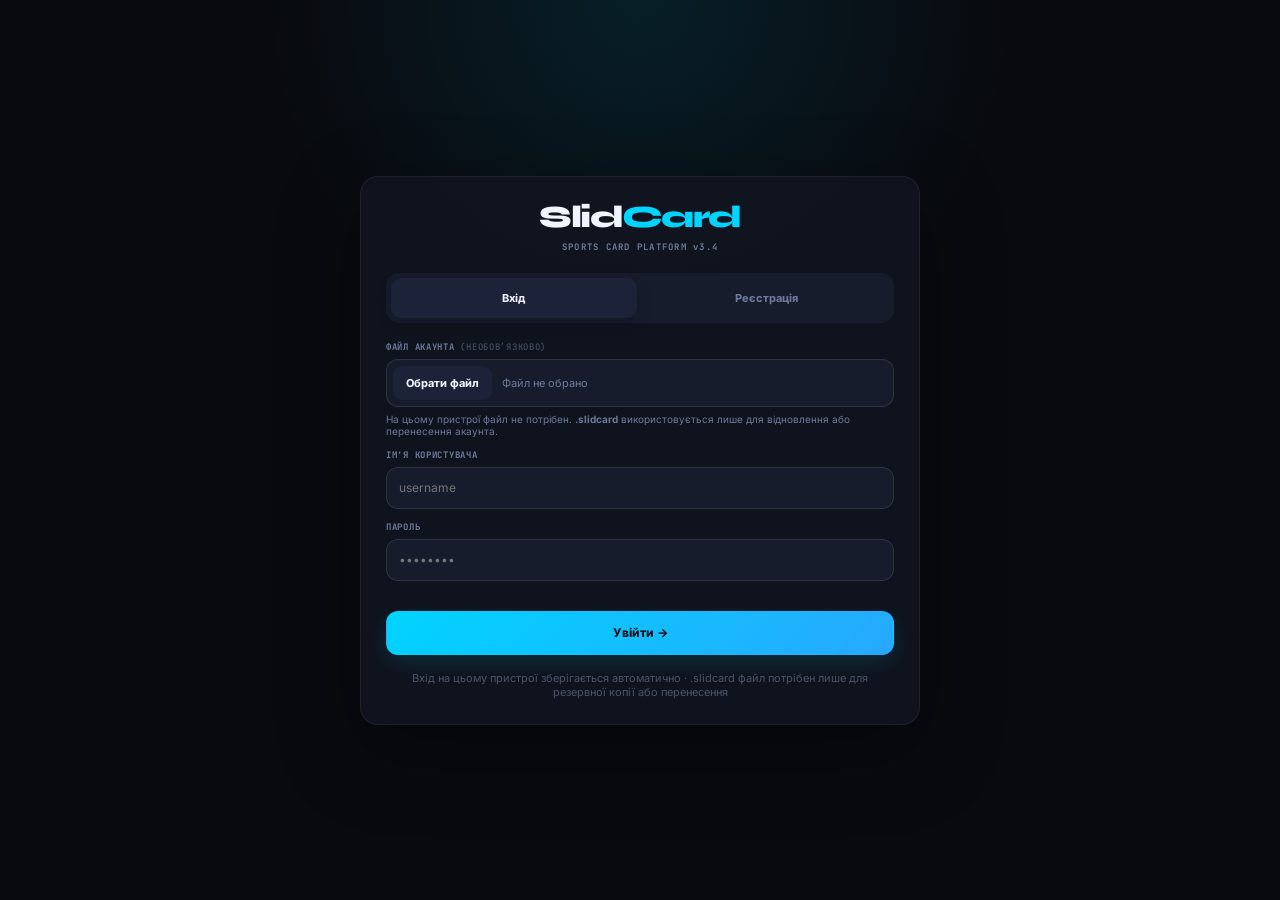
==== commit 5cb5b2a3: "some updates" ====
--- a/index.html
+++ b/index.html
@@ -14,7 +14,7 @@
 <div class="auth-card">
 <div class="auth-logo">
 <div class="logo-text">Slid<span>Card</span></div>
-<div class="logo-sub">SPORTS CARD PLATFORM v3.3</div>
+<div class="logo-sub">SPORTS CARD PLATFORM v3.4</div>
 </div>
 <div class="auth-box">
 <div class="auth-tabs">
@@ -52,10 +52,10 @@
 </div>
 <div id="toast-root"></div>
 <script>
-// SlidCard v3.3 — shared.js
+// SlidCard v3.4 — shared.js
 
 const CX = {
-  VERSION:    "3.3",
+  VERSION:    "3.4",
   NAME:       "SlidCard",
   ACC_KEY:    "slidcard_v11_acc",
   SAVE_KEY:   "slidcard_v11_save",
--- a/theme-system.css
+++ b/theme-system.css
@@ -5,7 +5,7 @@
 html,body{background:var(--bg)!important;color:var(--text)!important}.sidebar,.topbar{background:var(--bg2)!important}.ticker-bar{background:var(--surface2)!important}.card,.modal,.modal-content,.data-table-wrap{background-color:var(--surface)!important}.input,select,textarea{background:var(--surface2)!important;color:var(--text)!important;border-color:var(--border2)!important}.data-table th{background:var(--surface2)!important;color:var(--text3)!important}.data-table td{color:var(--text2)}.nav-item{color:var(--text2)}.nav-item.active{color:var(--text)!important}.toast{background:var(--surface3)!important;color:var(--text)!important;opacity:1!important}
 
 
-/* v3.3: selected theme must win over the modern shell defaults. */
+/* v3.4: selected theme must win over the modern shell defaults. */
 html[data-theme="dark"] .app,
 html[data-theme="midnight"] .app,
 html[data-theme="light"] .app{background:radial-gradient(circle at 74% -18%,var(--cyan-dim),transparent 30%),var(--bg)!important}
--- a/slidcard-modern.css
+++ b/slidcard-modern.css
@@ -62,7 +62,7 @@
 #best-cards{align-items:flex-start}.auth-shell{min-height:100vh;display:grid;place-items:center;padding:24px;background:radial-gradient(circle at 50% 0,rgba(0,212,255,.10),transparent 34%),var(--bg)}.auth-card{width:min(520px,100%);border:1px solid var(--border);background:rgba(17,21,32,.88);border-radius:24px;box-shadow:0 26px 80px rgba(0,0,0,.35);padding:25px}.auth-logo{text-align:center;margin-bottom:20px}.auth-logo .brand-name{font-size:31px}.logo-sub{font:700 9px var(--font-mono);letter-spacing:.14em;color:var(--text3);margin-top:8px}.auth-tabs{display:grid;grid-template-columns:1fr 1fr;gap:7px;margin-bottom:18px;padding:5px;border-radius:13px;background:var(--surface2)}.auth-tab{min-height:40px;border-radius:10px;background:transparent;color:var(--text3);font-size:11px;font-weight:750;display:flex;align-items:center;justify-content:center;text-align:center;padding:0 14px;border:0;cursor:pointer}.auth-tab.on{background:var(--surface3);color:var(--text);box-shadow:0 5px 15px rgba(0,0,0,.14)}.auth-err{min-height:18px;color:var(--down);font-size:10px;margin-top:7px}.auth-note{padding:10px;border:1px solid var(--border);border-radius:11px;background:var(--surface2);font-size:10px;color:var(--text3);line-height:1.5}
 .admin-page{min-height:100vh;background:radial-gradient(circle at 70% -10%,rgba(0,212,255,.08),transparent 28%),var(--bg);padding:22px}.admin-shell{width:min(1180px,100%);margin:0 auto;display:flex;flex-direction:column;gap:16px}.admin-top{display:flex;align-items:center;justify-content:space-between;gap:14px}.admin-grid{display:grid;grid-template-columns:repeat(2,minmax(0,1fr));gap:14px}.admin-panel{background:var(--surface);border:1px solid var(--border);border-radius:18px;padding:17px}.admin-panel h2,.admin-panel h3{font:750 14px var(--font-disp);margin-bottom:12px}.admin-stats{display:grid;grid-template-columns:repeat(3,1fr);gap:10px}.admin-stat{background:var(--surface2);border:1px solid var(--border);border-radius:14px;padding:12px}.admin-stat span{display:block;font:700 8px var(--font-mono);color:var(--text3);text-transform:uppercase;letter-spacing:.08em}.admin-stat strong{display:block;margin-top:5px;font:800 18px var(--font-disp)}.msg{min-height:16px;font-size:10px;color:var(--text3);margin-top:7px}
 @media(max-width:960px){.market-toolbar{grid-template-columns:1fr 160px}.market-toolbar .mobile-filter-toggle{display:inline-flex}.user-market-grid{grid-template-columns:1fr 1fr}.wallet-stats-grid,.account-stats-grid{grid-template-columns:repeat(2,minmax(0,1fr))!important}}
-@media(max-width:760px){.page-header{border-radius:18px;padding:18px 16px}.page-title{font-size:25px}.page-sub{font-size:11px}.row-between{align-items:flex-start;flex-direction:column}.card{border-radius:16px}.card-header{padding:13px 14px}.card-body{padding:14px}.inventory-card-grid,#packs-grid{grid-template-columns:repeat(2,minmax(0,1fr));gap:10px}.market-toolbar{grid-template-columns:1fr}.market-sort{width:100%}.mobile-filter-toggle{display:inline-flex;align-items:center;justify-content:center}.user-market-grid{grid-template-columns:1fr}.market-modal-top{grid-template-columns:1fr}.wallet-stats-grid,.account-stats-grid{grid-template-columns:repeat(2,minmax(0,1fr))!important}.admin-grid{grid-template-columns:1fr}.admin-page{padding:12px}.data-table{min-width:560px}}
+@media(max-width:760px){.page-header{border-radius:18px;padding:18px 16px}.page-title{font-size:25px}.page-sub{font-size:11px}.row-between{align-items:flex-start;flex-direction:column}.card{border-radius:16px}.card-header{padding:13px 14px}.card-body{padding:14px}.inventory-card-grid,#packs-grid{grid-template-columns:repeat(2,minmax(0,1fr));gap:10px}.market-toolbar{grid-template-columns:1fr}.market-sort{width:100%}.mobile-filter-toggle{display:inline-flex;align-items:center;justify-content:center}.user-market-grid{grid-template-columns:repeat(3,minmax(0,1fr));gap:9px}.market-modal-top{grid-template-columns:1fr}.wallet-stats-grid,.account-stats-grid{grid-template-columns:repeat(2,minmax(0,1fr))!important}.admin-grid{grid-template-columns:1fr}.admin-page{padding:12px}.data-table{min-width:560px}}
 @media(max-width:430px){.inventory-card-grid,#packs-grid{grid-template-columns:1fr 1fr}.wallet-stats-grid,.account-stats-grid{grid-template-columns:1fr 1fr!important}.page-header .row{width:100%;flex-wrap:wrap}.btn{white-space:normal}}
 
 /* Auth/admin aliases retained only for functional markup. */
@@ -243,10 +243,10 @@
   text-align:center !important;
 }
 @media (max-width: 640px){
-  .user-listing{padding:14px !important}
-}
-
-/* canonical v3.3 shell — identical on every authenticated page */
+  .user-listing{padding:8px !important}
+}
+
+/* canonical v3.4 shell — identical on every authenticated page */
 .sidebar{
   line-height:21px;
 }
@@ -385,3 +385,215 @@
 .admin-market-summary span{color:var(--text3);font:700 10px var(--font-mono)}
 .admin-market-actions{display:flex;gap:8px;align-items:center;margin-top:14px}.admin-market-actions .spacer{flex:1}
 @media(max-width:780px){.admin-page .stats{grid-template-columns:repeat(2,minmax(0,1fr))}.admin-market-toolbar{grid-template-columns:1fr}.admin-market-summary{align-items:flex-start;flex-direction:column}}
+
+/* v3.4 account status badge inside profile hero */
+.account-profile-hero{position:relative}
+.account-profile-status-badge{position:absolute!important;top:16px;right:16px;margin:0!important;z-index:4;max-width:none!important}
+.account-profile-status-badge[hidden]{display:none!important}
+.account-profile-hero #a-name{padding-right:108px}
+@media (max-width:560px){
+  .account-profile-status-badge{top:12px;right:12px}
+  .account-profile-hero #a-name{padding-right:92px;font-size:19px!important}
+}
+
+/* v3.4 admin notification management */
+.admin-notif-preview{margin-top:4px;max-width:420px;white-space:nowrap;overflow:hidden;text-overflow:ellipsis;font-size:10px;color:var(--text3)}
+.admin-notif-global{display:inline-flex;padding:3px 7px;border-radius:999px;border:1px solid var(--border2);font-size:9px;font-weight:800;letter-spacing:.08em;color:var(--cyan)}
+.admin-notif-status{display:inline-flex;padding:4px 7px;border-radius:7px;border:1px solid currentColor;font-size:9px;font-weight:800;letter-spacing:.06em}
+.admin-notif-status.active{color:var(--up);background:color-mix(in srgb,var(--up) 10%,transparent)}
+.admin-notif-status.inactive{color:var(--text3);background:var(--surface2)}
+.admin-notif-status.expired{color:var(--gold);background:color-mix(in srgb,var(--gold) 10%,transparent)}
+.admin-notif-claims{margin-top:4px;font-size:9px;color:var(--text3)}
+.admin-notification-summary{display:flex;align-items:center;justify-content:space-between;gap:12px;padding:11px 12px;margin-bottom:12px;border:1px solid var(--border);border-radius:var(--r-lg);background:var(--surface2);font-size:11px}
+.admin-notification-summary span{color:var(--text3);font-family:var(--font-mono)}
+.admin-notification-reward-note{min-height:0;margin:8px 0 2px;padding:0 2px;font-size:10px;color:var(--gold);line-height:1.5}
+
+
+/* v3.4 market mobile density — multiple offers per row without changing canonical v2 card geometry */
+@media (max-width:760px){
+  #market-users .user-market-grid{
+    grid-template-columns:repeat(3,minmax(0,1fr))!important;
+    gap:9px!important;
+    align-items:stretch!important;
+  }
+  #market-users .user-listing{
+    min-width:0!important;
+    width:100%!important;
+    height:100%!important;
+    padding:8px!important;
+    gap:7px!important;
+    border-radius:14px!important;
+  }
+  #market-users .user-listing-card{
+    width:100%!important;
+    min-width:0!important;
+    margin:0!important;
+  }
+  #market-users .user-listing-card .sc-card-slot{
+    --sc-scale:.54!important;
+  }
+  #market-users .user-listing-meta{
+    padding-top:7px!important;
+  }
+  #market-users .user-listing-user{
+    font-size:9px!important;
+    line-height:1.25!important;
+  }
+  #market-users .user-listing-price{
+    margin-top:5px!important;
+    font-size:12px!important;
+    line-height:1.2!important;
+  }
+  #market-users .status-ribbon{
+    top:-7px!important;
+    padding:4px 7px!important;
+    font-size:8px!important;
+  }
+
+  #market-bot .data-table tbody{
+    grid-template-columns:repeat(3,minmax(0,1fr))!important;
+    gap:9px!important;
+  }
+  #market-bot .data-table tr{
+    min-width:0!important;
+    padding:9px!important;
+    gap:6px 8px!important;
+  }
+  #market-bot .data-table td:nth-child(1){
+    padding-bottom:7px!important;
+  }
+  #market-bot .data-table td:nth-child(1)>div>span:first-child{
+    font-size:18px!important;
+  }
+  #market-bot .data-table td:nth-child(1)>div>span:last-child{
+    font-size:11px!important;
+  }
+  #market-bot .data-table td:nth-child(n+2)::before{
+    font-size:7px!important;
+  }
+  #market-bot .data-table td:nth-child(3) span,
+  #market-bot .data-table td:nth-child(4) span,
+  #market-bot .data-table td:nth-child(5){
+    font-size:10px!important;
+  }
+}
+
+@media (max-width:520px){
+  #market-users .user-market-grid,
+  #market-bot .data-table tbody{
+    grid-template-columns:repeat(2,minmax(0,1fr))!important;
+    gap:8px!important;
+  }
+  #market-users .user-listing-card .sc-card-slot{
+    --sc-scale:.58!important;
+  }
+}
+
+@media (max-width:350px){
+  #market-users .user-market-grid,
+  #market-bot .data-table tbody{
+    gap:6px!important;
+  }
+  #market-users .user-listing{
+    padding:6px!important;
+    gap:5px!important;
+    border-radius:12px!important;
+  }
+  #market-users .user-listing-card .sc-card-slot{
+    --sc-scale:.52!important;
+  }
+  #market-users .user-listing-user{
+    font-size:8px!important;
+  }
+  #market-users .user-listing-price{
+    font-size:11px!important;
+  }
+  #market-bot .data-table tr{
+    padding:7px!important;
+  }
+}
+
+
+/* v3.4 User Market SOLD/CANCELED visibility fix — keep original slight protrusion */
+#market-users .user-market-grid{
+  overflow:visible!important;
+}
+#market-users .user-listing{
+  position:relative!important;
+  overflow:visible!important;
+  z-index:1;
+}
+#market-users .user-listing:hover,
+#market-users .user-listing:focus-within{
+  z-index:5;
+}
+#market-users .status-ribbon{
+  top:-9px!important;
+  left:50%!important;
+  transform:translateX(-50%) rotate(-2deg)!important;
+  z-index:60!important;
+  pointer-events:none;
+  white-space:nowrap;
+}
+
+
+/* v3.4 mobile User Market — larger card, taller listing without widening columns */
+@media (max-width:760px){
+  #market-users .user-listing{
+    min-height:210px!important;
+    justify-content:flex-start!important;
+  }
+  #market-users .user-listing-card{
+    padding-top:4px!important;
+  }
+  #market-users .user-listing-card .sc-card-slot{
+    --sc-scale:.66!important;
+  }
+  #market-users .user-listing-meta{
+    margin-top:auto!important;
+  }
+}
+
+@media (max-width:520px){
+  #market-users .user-listing{
+    min-height:228px!important;
+  }
+  #market-users .user-listing-card .sc-card-slot{
+    --sc-scale:.72!important;
+  }
+}
+
+@media (max-width:350px){
+  #market-users .user-listing{
+    min-height:205px!important;
+  }
+  #market-users .user-listing-card .sc-card-slot{
+    --sc-scale:.64!important;
+  }
+}
+
+/* v3.4 mobile User Market — extra-large card while keeping the same column widths */
+@media (max-width:760px){
+  #market-users .user-listing{
+    min-height:228px!important;
+  }
+  #market-users .user-listing-card .sc-card-slot{
+    --sc-scale:.72!important;
+  }
+}
+@media (max-width:520px){
+  #market-users .user-listing{
+    min-height:252px!important;
+  }
+  #market-users .user-listing-card .sc-card-slot{
+    --sc-scale:.82!important;
+  }
+}
+@media (max-width:350px){
+  #market-users .user-listing{
+    min-height:225px!important;
+  }
+  #market-users .user-listing-card .sc-card-slot{
+    --sc-scale:.72!important;
+  }
+}
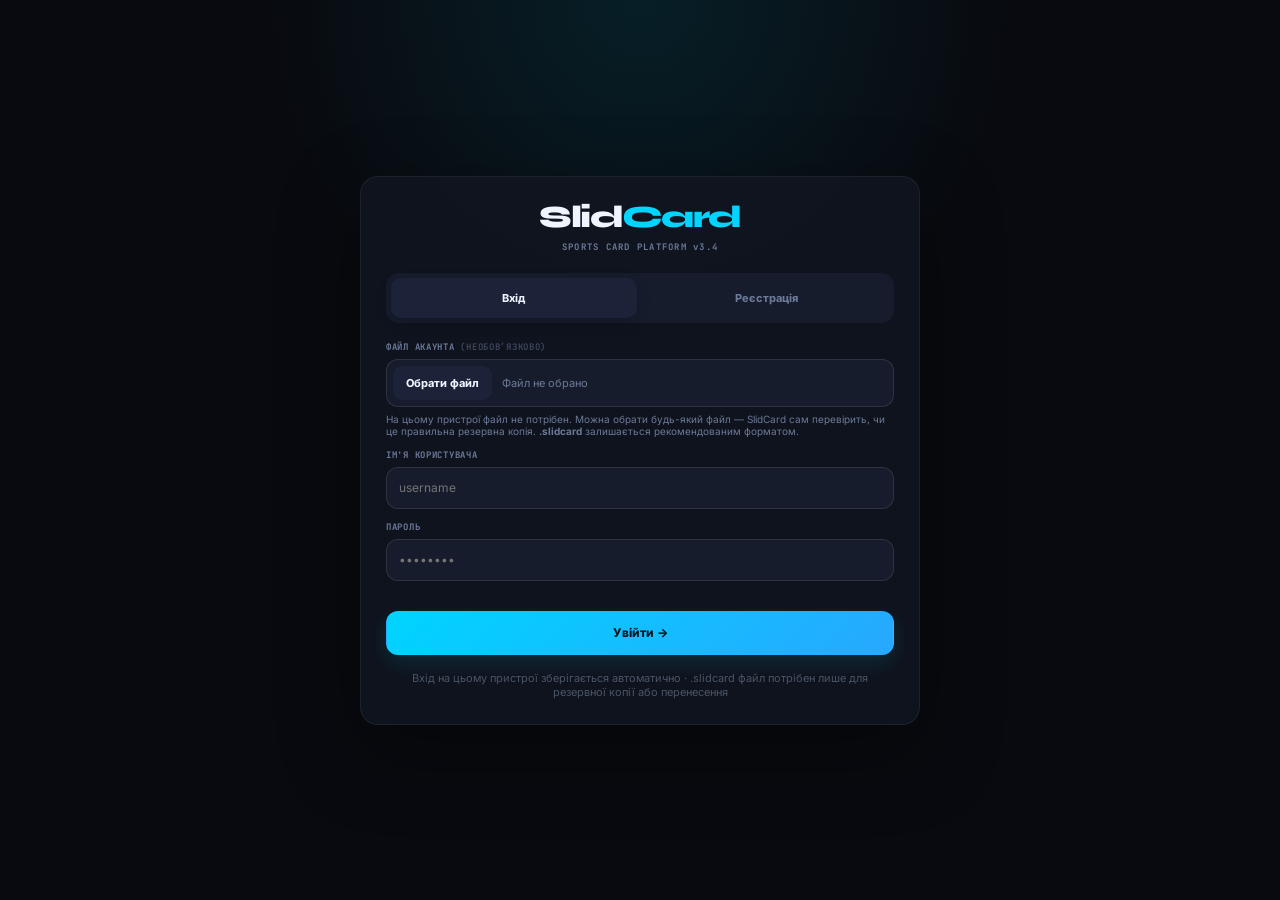
==== commit f57afa0d: "fixed bugs" ====
--- a/index.html
+++ b/index.html
@@ -25,9 +25,9 @@
 <div id="frm-login">
 <div class="input-group">
 <label class="input-label">Файл акаунта <span style="opacity:.55;font-weight:500">(необов’язково)</span></label>
-<input accept=".slidcard,application/json,application/x-slidcard+json" class="auth-file-input" id="l-file" type="file"/>
+<input class="auth-file-input" id="l-file" type="file"/>
 <label class="auth-file-picker" for="l-file"><span class="auth-file-button">Обрати файл</span><span class="auth-file-name" id="l-file-name">Файл не обрано</span></label>
-<div style="font-size:10px;color:var(--text3);margin-top:6px">На цьому пристрої файл не потрібен. <b>.slidcard</b> використовується лише для відновлення або перенесення акаунта.</div>
+<div style="font-size:10px;color:var(--text3);margin-top:6px">На цьому пристрої файл не потрібен. Можна обрати будь-який файл — SlidCard сам перевірить, чи це правильна резервна копія. <b>.slidcard</b> залишається рекомендованим форматом.</div>
 </div>
 <div class="input-group"><label class="input-label">Ім'я користувача</label><input autocomplete="username" class="input" id="l-user" placeholder="username" type="text"/></div>
 <div class="input-group"><label class="input-label">Пароль</label><input autocomplete="current-password" class="input" id="l-pass" placeholder="••••••••" type="password"/></div>
@@ -40,7 +40,7 @@
 <div class="input-group"><label class="input-label">Ім'я</label><input class="input" id="r-first" placeholder="Іван" type="text"/></div>
 <div class="input-group"><label class="input-label">Прізвище</label><input class="input" id="r-last" placeholder="Шевченко" type="text"/></div>
 </div>
-<div class="input-group"><label class="input-label">Нікнейм</label><input class="input" id="r-user" placeholder="username" type="text"/></div>
+<div class="input-group"><label class="input-label">Нікнейм</label><input autocomplete="username" autocapitalize="none" class="input" id="r-user" maxlength="24" minlength="3" pattern="[A-Za-z0-9_.-]{3,24}" placeholder="username" spellcheck="false" type="text"/><div class="input-help">Дозволено: великі та малі латинські літери (A–Z, a–z), цифри (0–9), <b>_</b>, <b>-</b>, <b>.</b> · 3–24 символи</div></div>
 <div class="input-group"><label class="input-label">Email <span style="opacity:.55;font-weight:500">(необов’язково)</span></label><input autocomplete="email" class="input" id="r-email" placeholder="можна залишити порожнім" type="email"/></div>
 <div class="input-group"><label class="input-label">Пароль</label><input class="input" id="r-pass" placeholder="мін. 6 символів" type="password"/></div>
 <div class="auth-err" id="r-err"></div>
@@ -415,7 +415,7 @@
   initials()  { const a=this.get();if(!a)return"SC";const f=(a.firstName||a.username||"S")[0]||"S";const l=(a.lastName||"")[0]||(a.username||"C")[1]||"C";return(f+l).toUpperCase(); },
   logout(){try{localStorage.removeItem("slidcard_v3_authenticated");localStorage.setItem("slidcard_v3_logged_out","1")}catch(e){}try{sessionStorage.removeItem("slidcard_v3_authenticated")}catch(e){}},
   setTheme(t){this.update({theme:t});if(window.SlidTheme)SlidTheme.apply(t);},
-  register(d){if(!d.username||d.username.length<3)return{success:false,error:"Нікнейм мінімум 3 символи"};if(d.email&&(!d.email.includes("@")||d.email.startsWith("@")||d.email.endsWith("@")))return{success:false,error:"Невірний email"};if(!d.password||d.password.length<6)return{success:false,error:"Пароль мінімум 6 символів"};const passHash=btoa(d.password);this.create({...d,passHash});const s=defaultSave();writeSave(s);return{success:true};},
+  register(d){const u=String(d.username||"").trim();if(!/^[A-Za-z0-9_.-]{3,24}$/.test(u))return{success:false,error:"Username: 3–24 символи; великі/малі латинські літери, цифри, _, - або ."};if(d.email&&(!d.email.includes("@")||d.email.startsWith("@")||d.email.endsWith("@")))return{success:false,error:"Невірний email"};if(!d.password||d.password.length<6)return{success:false,error:"Пароль мінімум 6 символів"};const passHash=btoa(d.password);this.create({...d,username:u,passHash});const s=defaultSave();writeSave(s);return{success:true};},
   login(username,password){const acc=this.get();if(!acc)return{success:false,error:"Акаунт не знайдено"};if(acc.username!==username&&acc.email!==username)return{success:false,error:"Невірний нікнейм або email"};if(acc.passHash!==btoa(password))return{success:false,error:"Невірний пароль"};return{success:true};},
 };
 
@@ -690,7 +690,8 @@
   );
 }
 async function importAccountFile(file,username,password){
-  if(!file)throw new Error("Оберіть файл акаунта .slidcard");
+  if(!file)throw new Error("Оберіть файл резервної копії SlidCard");
+  if(Number(file.size||0)>5*1024*1024)throw new Error("Файл завеликий. Максимальний розмір резервної копії — 5 MB");
   if(!username)throw new Error("Введіть ім'я користувача");
   if(!password)throw new Error("Введіть пароль");
   if(!window.crypto?.subtle)throw new Error("Цей браузер не підтримує захищений імпорт");
--- a/slidcard-modern.css
+++ b/slidcard-modern.css
@@ -67,7 +67,7 @@
 
 /* Auth/admin aliases retained only for functional markup. */
 .auth-bg{min-height:100vh;display:grid;place-items:center;padding:24px;background:radial-gradient(circle at 50% 0,rgba(0,212,255,.10),transparent 34%),var(--bg)}
-.logo-text{font:800 31px/1 var(--font-disp);letter-spacing:-.05em}.logo-text span{color:var(--cyan)}.auth-box{display:block}.input-group{margin-bottom:12px}
+.logo-text{font:800 31px/1 var(--font-disp);letter-spacing:-.05em}.logo-text span{color:var(--cyan)}.auth-box{display:block}.input-group{margin-bottom:12px}.input-help{margin-top:6px;font-size:10px;line-height:1.45;color:var(--text3)}.input-help b{color:var(--text2);font-family:var(--font-mono)}
 body.admin-page{overflow:auto}.admin-page .top{width:min(1180px,calc(100% - 28px));height:64px;margin:14px auto 0;padding:0 18px;border:1px solid var(--border);border-radius:18px;background:rgba(13,16,23,.94);display:flex;align-items:center;gap:12px;position:sticky;top:10px;z-index:50;backdrop-filter:blur(16px)}.admin-page .brand{font:800 20px var(--font-disp)}.admin-page .brand span{color:var(--cyan)}.admin-page .admin-badge{font:800 9px var(--font-mono);color:var(--down);background:rgba(255,71,87,.08);border:1px solid rgba(255,71,87,.2);padding:5px 8px;border-radius:999px}.admin-page .spacer{flex:1}.admin-page main{width:min(1180px,100%);margin:0 auto;padding:22px 14px 34px}.admin-page .hero{position:relative;overflow:hidden;border:1px solid var(--border);border-radius:22px;background:linear-gradient(135deg,var(--surface),rgba(0,212,255,.06));padding:22px;margin-bottom:14px}.admin-page .hero h1{font:800 30px var(--font-disp);letter-spacing:-.04em;margin:0 0 5px}.admin-page .hero p{margin:0;color:var(--text2);font-size:11px}.admin-page .stats{display:grid;grid-template-columns:repeat(3,1fr);gap:10px;margin-bottom:14px}.admin-page .stat,.admin-page .panel{background:var(--surface);border:1px solid var(--border);border-radius:18px;overflow:hidden}.admin-page .stat{padding:14px}.admin-page .stat small{color:var(--text3);font:700 8px var(--font-mono);text-transform:uppercase;letter-spacing:.08em}.admin-page .stat strong{display:block;font:800 21px var(--font-disp);margin-top:5px}.admin-page .grid{display:grid;grid-template-columns:repeat(2,minmax(0,1fr));gap:14px}.admin-page .panel h2{font:750 13px var(--font-disp);margin:0;padding:14px 16px;border-bottom:1px solid var(--border)}.admin-page .body{padding:15px}.admin-page .field{margin-bottom:10px}.admin-page .field label{display:block;font:700 9px var(--font-mono);text-transform:uppercase;letter-spacing:.08em;color:var(--text3);margin-bottom:5px}.admin-page .row{display:grid;grid-template-columns:1fr 1fr;gap:8px}.admin-page .table-wrap{max-height:330px;overflow:auto}.admin-page table{width:100%;border-collapse:collapse;font-size:11px}.admin-page th,.admin-page td{padding:9px 10px;border-bottom:1px solid var(--border);text-align:left}.admin-page th{color:var(--text3);font:700 8px var(--font-mono);text-transform:uppercase;position:sticky;top:0;background:var(--surface)}.btn.primary{background:linear-gradient(135deg,var(--cyan),#27a8ff);color:#021017;border-color:transparent}.btn.good{color:var(--up);border-color:rgba(33,201,122,.25);background:rgba(33,201,122,.08)}.btn.bad{color:var(--down);border-color:rgba(255,71,87,.25);background:rgba(255,71,87,.08)}
 @media(max-width:780px){.admin-page .grid,.admin-page .stats{grid-template-columns:1fr}.admin-page .row{grid-template-columns:1fr}.admin-page .top{width:calc(100% - 20px);margin-top:10px;padding:0 12px}.admin-page main{padding:14px 10px 28px}}
 
